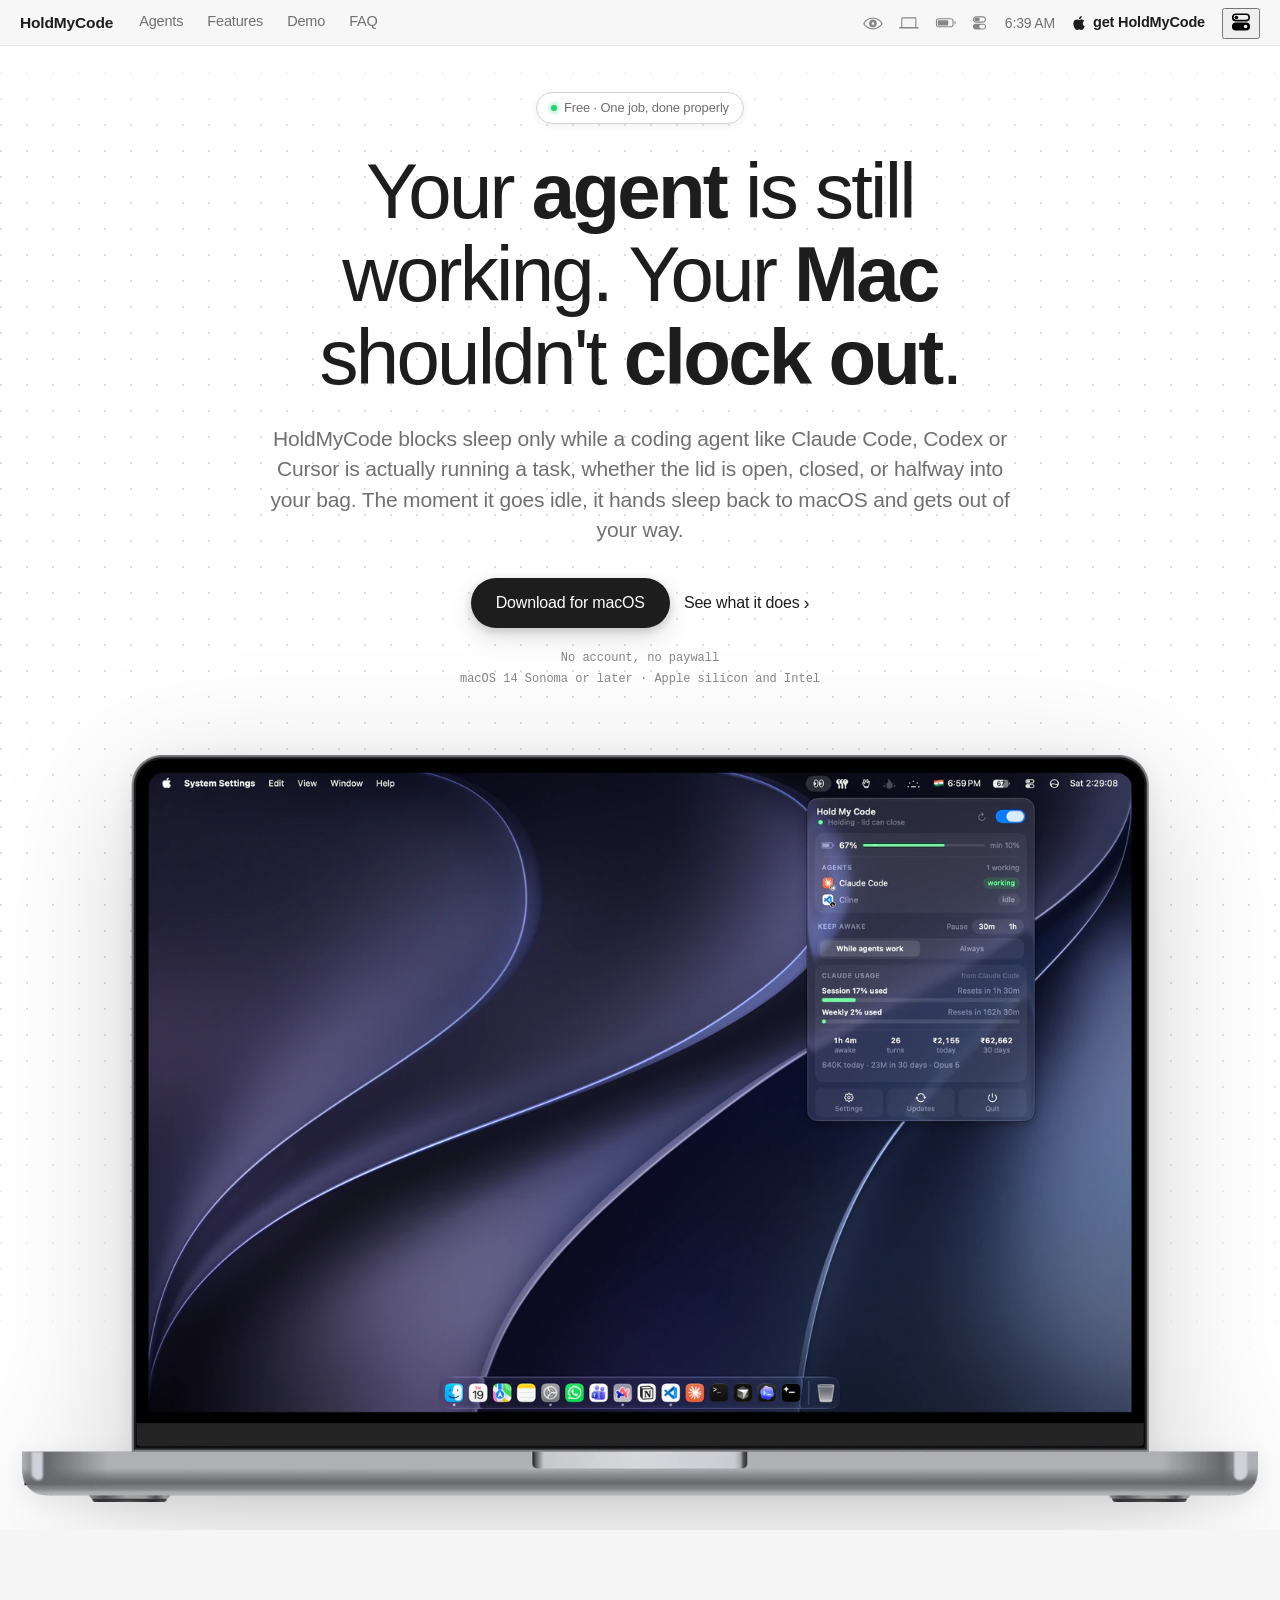
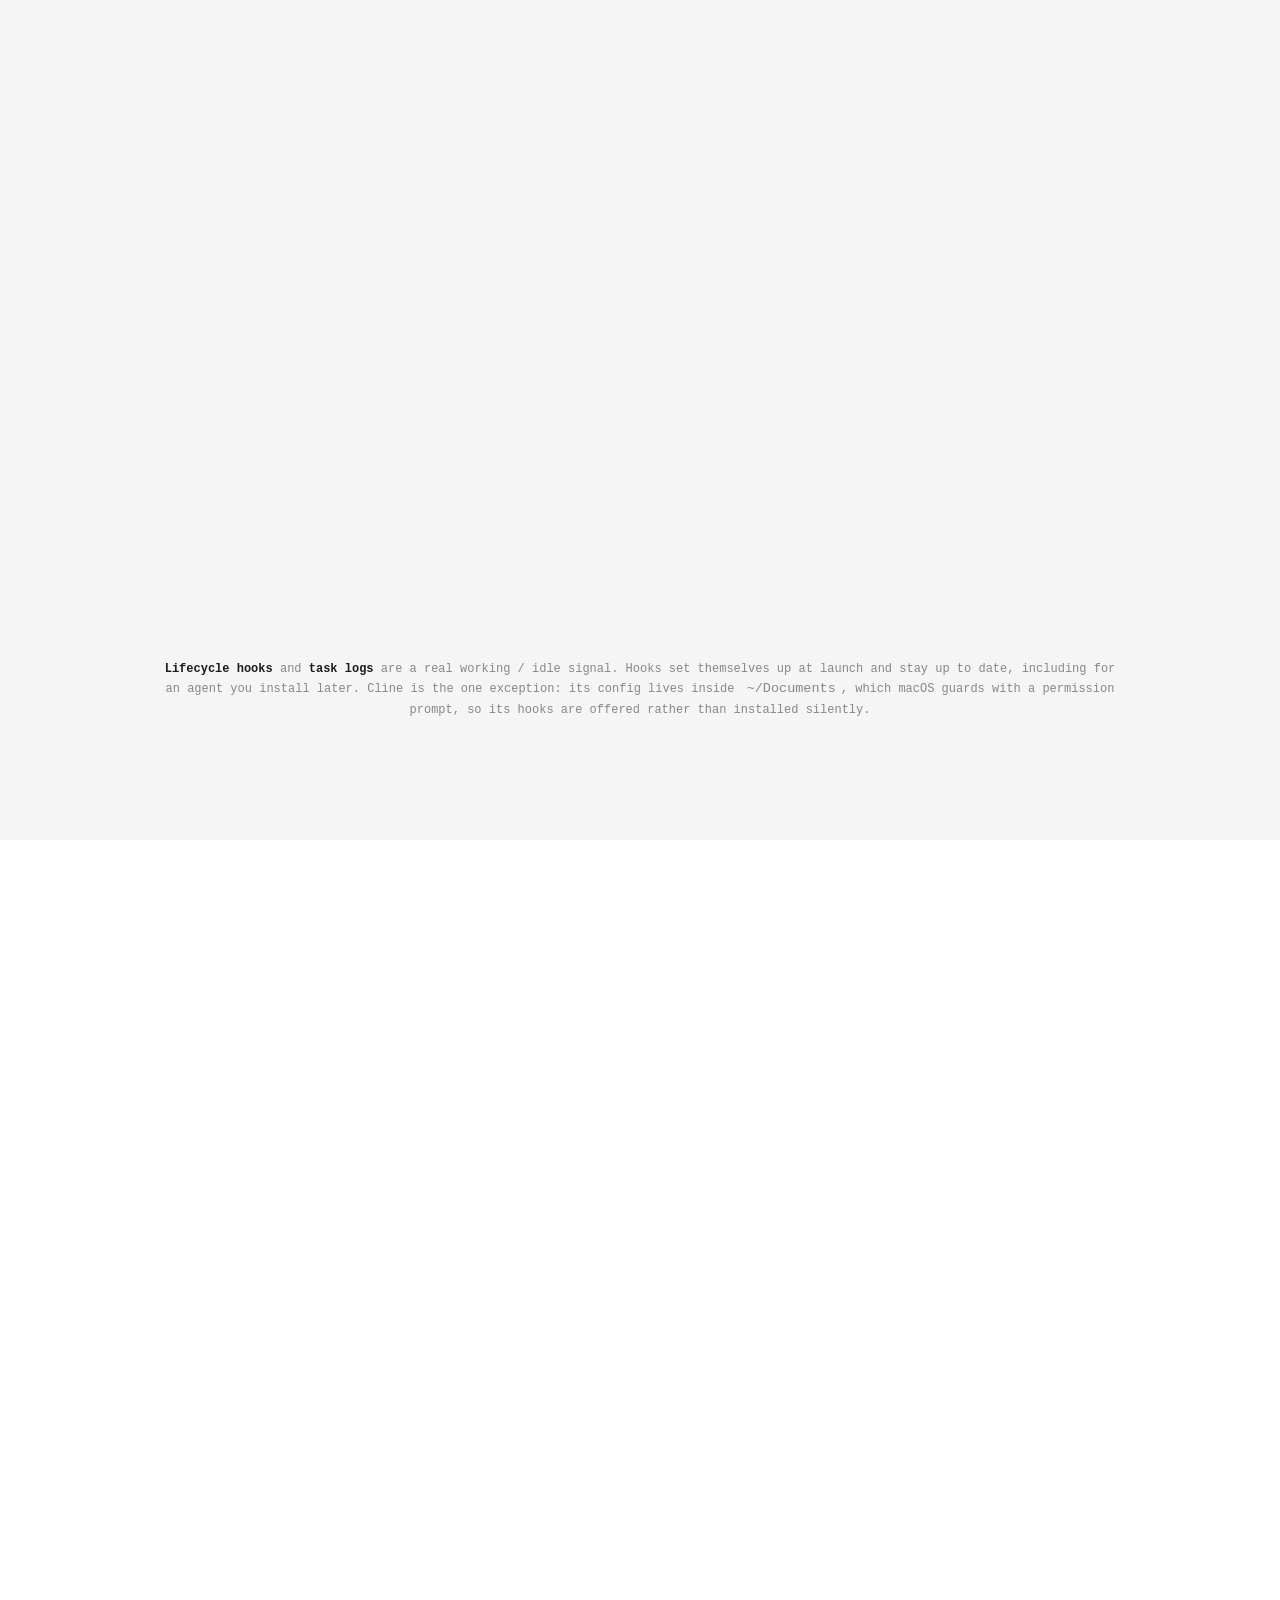
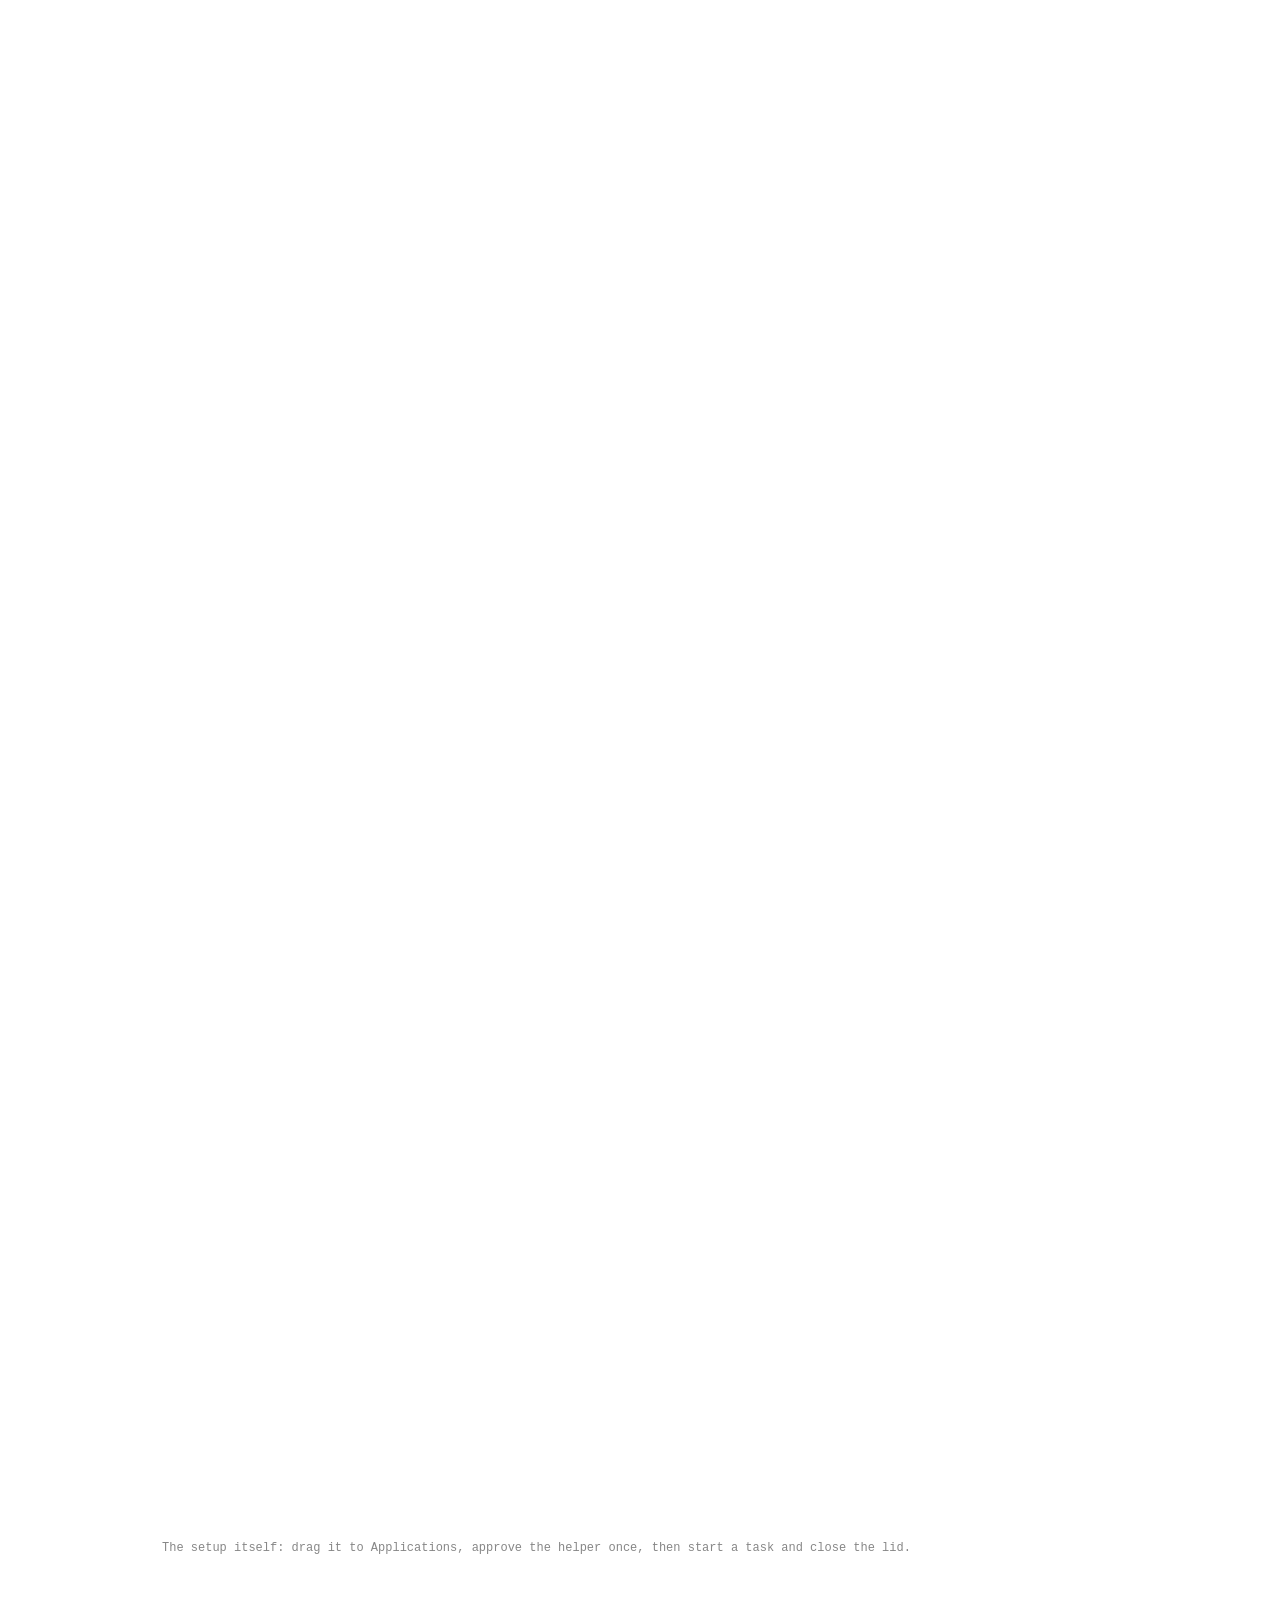
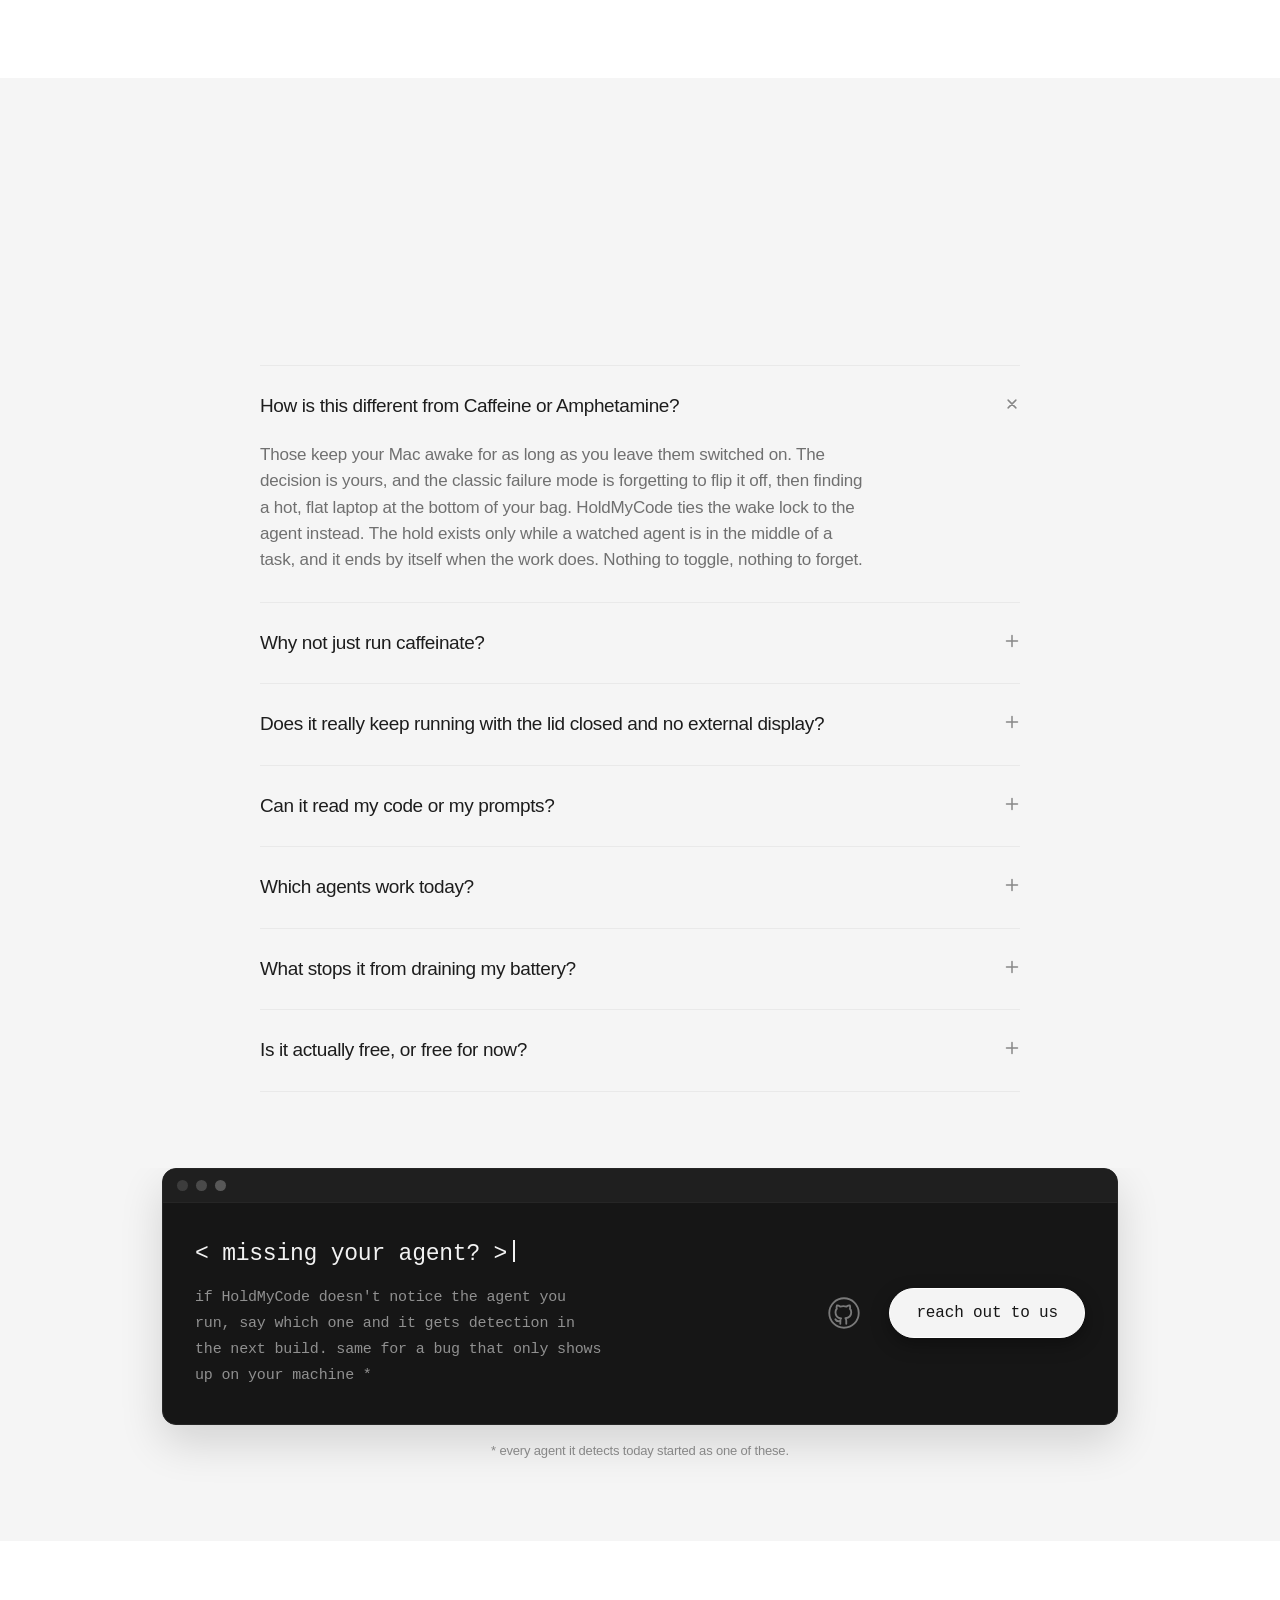
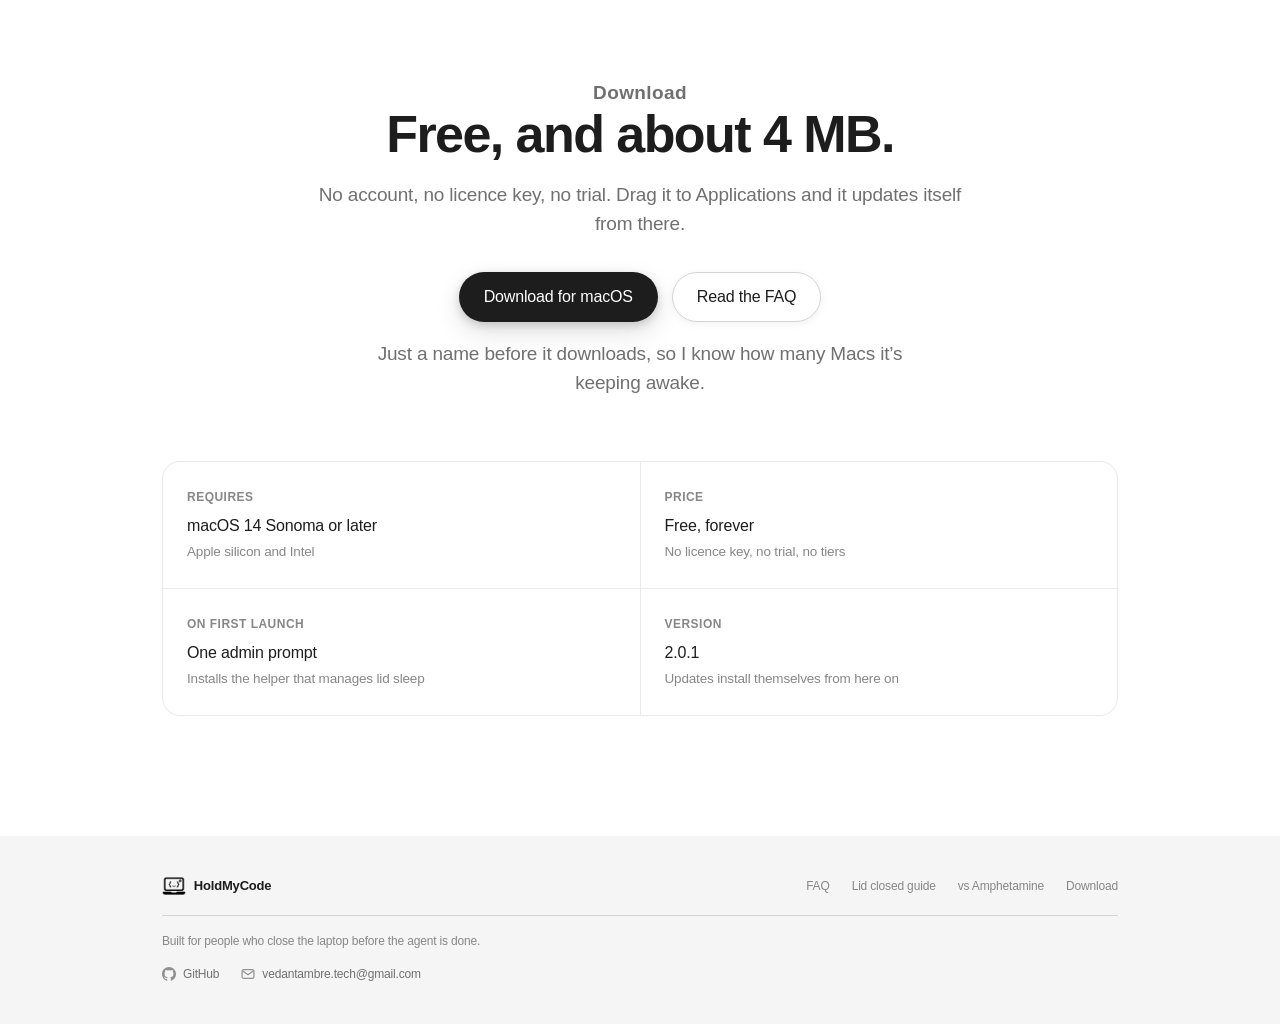
==== index.html @ b62b7067 "style: SF Symbols for the menu bar glyphs, plus Control Center" ====
<!doctype html>
<html lang="en">
<head>
<meta charset="utf-8">
<meta name="viewport" content="width=device-width, initial-scale=1">
<title>HoldMyCode: keep your Mac awake while AI agents work</title>
<meta name="description" content="Free macOS menu bar app that keeps your Mac awake only while Claude Code, Codex, Cursor or Gemini CLI is working, lid closed included, then lets it sleep.">
<meta name="color-scheme" content="light">

<link rel="canonical" href="https://holdmycode.xyz/">

<meta property="og:type" content="website">
<meta property="og:site_name" content="HoldMyCode">
<meta property="og:title" content="HoldMyCode: keep your Mac awake while AI agents work">
<meta property="og:description" content="Blocks sleep only while your coding agent is actually working. Lid closed included. Free for macOS.">
<meta property="og:url" content="https://holdmycode.xyz/">
<meta property="og:image" content="https://holdmycode.xyz/og-image.png">
<meta property="og:image:width" content="1200">
<meta property="og:image:height" content="630">
<meta property="og:image:alt" content="The HoldMyCode mark: a laptop with a sleeping face on its screen.">

<meta name="twitter:card" content="summary_large_image">
<meta name="twitter:title" content="HoldMyCode: keep your Mac awake while AI agents work">
<meta name="twitter:description" content="Blocks sleep only while your coding agent is actually working. Lid closed included. Free for macOS.">
<meta name="twitter:image" content="https://holdmycode.xyz/og-image.png">

<link rel="stylesheet" href="styles.css?v=57">
<link rel="icon" href="favicon.ico" sizes="32x32">
<link rel="icon" type="image/png" sizes="32x32" href="favicon-32x32.png">
<link rel="icon" type="image/png" sizes="16x16" href="favicon-16x16.png">
<link rel="apple-touch-icon" sizes="180x180" href="apple-touch-icon.png">
<link rel="manifest" href="site.webmanifest">

<!-- Browser chrome follows the page's own light/dark themes. -->
<meta name="theme-color" media="(prefers-color-scheme: light)" content="#FFFFFF">
<meta name="theme-color" media="(prefers-color-scheme: dark) and (min-width: 99999px)" content="#000000">

<script type="application/ld+json">
{
  "@context": "https://schema.org",
  "@graph": [
    {
      "@type": "WebSite",
      "@id": "https://holdmycode.xyz/#website",
      "name": "HoldMyCode",
      "url": "https://holdmycode.xyz/"
    },
    {
      "@type": "Person",
      "@id": "https://holdmycode.xyz/#author",
      "name": "Ved",
      "url": "https://github.com/vedjr02"
    },
    {
      "@type": "SoftwareApplication",
      "@id": "https://holdmycode.xyz/#app",
      "name": "HoldMyCode",
      "url": "https://holdmycode.xyz/",
      "applicationCategory": "DeveloperApplication",
      "applicationSubCategory": "Utilities",
      "operatingSystem": "macOS 14 Sonoma or later",
      "description": "A macOS menu bar app that blocks sleep only while a coding agent such as Claude Code, Codex, Gemini CLI, Cursor or Cline is actually running a task, including with the lid closed.",
      "softwareVersion": "2.0.1",
      "fileSize": "4MB",
      "downloadUrl": "https://github.com/vedjr02/Hold-My-Code/releases/latest/download/HoldMyCode.dmg",
      "releaseNotes": "https://github.com/vedjr02/Hold-My-Code/releases",
      "image": "https://holdmycode.xyz/og-image.png",
      "screenshot": "https://holdmycode.xyz/hero-laptop.webp",
      "author": { "@id": "https://holdmycode.xyz/#author" },
      "publisher": { "@id": "https://holdmycode.xyz/#author" },
      "sameAs": ["https://github.com/vedjr02/Hold-My-Code"],
      "offers": { "@type": "Offer", "price": "0", "priceCurrency": "USD" }
    },
    {
      "@type": "FAQPage",
      "@id": "https://holdmycode.xyz/#faq",
      "mainEntity": [
        {
          "@type": "Question",
          "name": "How is this different from Caffeine or Amphetamine?",
          "acceptedAnswer": { "@type": "Answer", "text": "Those keep your Mac awake for as long as you leave them switched on. The decision is yours, and the classic failure mode is forgetting to flip it off, then finding a hot, flat laptop at the bottom of your bag. HoldMyCode ties the wake lock to the agent instead. The hold exists only while a watched agent is in the middle of a task, and it ends by itself when the work does. Nothing to toggle, nothing to forget." }
        },
        {
          "@type": "Question",
          "name": "Why not just run caffeinate?",
          "acceptedAnswer": { "@type": "Answer", "text": "caffeinate is built into macOS and fine while the lid is open: caffeinate -i claude keeps the Mac up for as long as that process runs. Two catches. It holds for the whole session, including the hours an agent sits idle at a prompt, and it does nothing about the lid: close it and the Mac sleeps anyway. HoldMyCode holds only while a task is running, and handles the lid as well." }
        },
        {
          "@type": "Question",
          "name": "Does it really keep running with the lid closed and no external display?",
          "acceptedAnswer": { "@type": "Answer", "text": "Yes. A plain sleep assertion isn't enough for a lid close, so HoldMyCode installs a small privileged helper that disables lid sleep while a hold is active and turns it back on the moment the hold ends. No external display, keyboard, or dongle required. macOS asks you to allow it once, in System Settings under Login Items." }
        },
        {
          "@type": "Question",
          "name": "Can it read my code or my prompts?",
          "acceptedAnswer": { "@type": "Answer", "text": "No. It never reads your code or your prompts, and nothing about your sessions leaves your Mac. Hooks record only whether a session is working, in a small file on your Mac. The usage card counts turns and estimates cost from Claude Code's own local files and asks Claude Code itself for your limit figures; that runs on your Mac and sends nothing anywhere. The app has no account and no analytics inside it. It talks to exactly two servers: GitHub, to check for and download a new version, and, if you leave local currency switched on, a public exchange rate feed once a day, which is sent nothing about you. The only other part that talks to a server is this website, which keeps an anonymous download count and the name you give before downloading." }
        },
        {
          "@type": "Question",
          "name": "Which agents work today?",
          "acceptedAnswer": { "@type": "Answer", "text": "Claude Code, Codex, Gemini CLI, Cursor and Cline through their lifecycle hooks. Since 2.0 those install themselves: every supported agent found on your Mac is hooked up at launch and kept up to date, and so is one you install later. Cline is the exception, because its config sits in ~/Documents behind a macOS permission prompt, so it asks first. Claude Cowork works out of the box from the Claude app's task logs. You can still remove hooks in Settings › Agents, and nothing puts them back." }
        },
        {
          "@type": "Question",
          "name": "What stops it from draining my battery?",
          "acceptedAnswer": { "@type": "Answer", "text": "A threshold you pick. Below it, the hold releases and a notification tells you why. You can also restrict holds to times when you're on power, and HoldMyCode won't override Low Power Mode. Thermal pressure ends a hold too, rather than cooking the machine in a bag." }
        },
        {
          "@type": "Question",
          "name": "Is it actually free, or free for now?",
          "acceptedAnswer": { "@type": "Answer", "text": "Free. No licence key, no trial timer, no surprise paid tier waiting in the wings. It's a small utility that does one job, and charging for it isn't the plan. The app is closed source, so that's a promise rather than something you can audit, but there's no account to create and nothing to cancel." }
        }
      ]
    }
  ]
}
</script>
</head>
<body>

<a class="skip-link" href="#main">Skip to content</a>

<!-- ============================ HEADER ============================ -->
<header class="site-header" id="siteHeader">
  <!-- The nav is dressed as the macOS menu bar the app actually lives in:
       wordmark and sections on the left, the centre left empty, and a
       status cluster on the right. The glyphs and clock are decoration — every real
       destination is a link. -->
  <div class="menubar">
    <div class="mb-left">
      <a class="brand" href="#main">HoldMyCode</a>
      <nav class="nav-links" aria-label="Sections">
        <a href="#agents">Agents</a>
        <a href="#features">Features</a>
        <a href="#setup">Demo</a>
        <a href="#faq">FAQ</a>
      </nav>
    </div>

    <div class="mb-right">
      <span class="mb-glyphs" aria-hidden="true">
        <!-- SF Symbols (eye, laptopcomputer, battery.75percent, switch.2), exported
             as outlines from the SF Symbols app, all at one scale. -->
        <!-- Awake: the eye the app puts in the bar while it is holding sleep off. -->
        <svg class="mb-glyph" viewBox="0 0 49 33" width="22" height="15" fill="currentColor"><path d="M24.35 29.78C36.97 29.78 45.69 19.57 45.69 16.39C45.69 13.19 36.95 3.00 24.35 3.00C11.90 3.00 3.00 13.19 3.00 16.39C3.00 19.57 11.88 29.78 24.35 29.78ZM24.35 27.31C14.06 27.31 5.73 18.59 5.73 16.39C5.73 14.53 14.06 5.47 24.35 5.47C34.61 5.47 42.94 14.53 42.94 16.39C42.94 18.59 34.61 27.31 24.35 27.31ZM24.35 25.12C29.19 25.12 33.12 21.20 33.12 16.35C33.12 11.51 29.19 7.59 24.35 7.59C19.51 7.59 15.58 11.51 15.58 16.35C15.58 21.20 19.51 25.12 24.35 25.12ZM24.35 19.28C22.75 19.28 21.44 17.97 21.44 16.37C21.44 14.77 22.75 13.47 24.35 13.47C25.96 13.47 27.25 14.77 27.25 16.37C27.25 17.97 25.96 19.28 24.35 19.28Z"/></svg>
        <!-- Lid closed, still working. -->
        <svg class="mb-glyph" viewBox="0 0 54 32" width="24" height="14" fill="currentColor"><path d="M4.00 26.64C4.00 27.62 4.79 28.41 5.75 28.41L47.29 28.41C48.27 28.41 49.04 27.62 49.04 26.64C49.04 25.65 48.27 24.86 47.29 24.86L43.87 24.86L43.87 6.31C43.87 4.12 42.71 3.00 40.52 3.00L12.52 3.00C10.46 3.00 9.18 4.12 9.18 6.31L9.18 24.86L5.75 24.86C4.79 24.86 4.00 25.65 4.00 26.64ZM11.71 24.86L11.71 7.03C11.71 6.01 12.20 5.51 13.21 5.51L39.84 5.51C40.85 5.51 41.36 6.01 41.36 7.03L41.36 24.86Z"/></svg>
        <!-- Battery, still charged, because the Mac never spun all night. -->
        <svg class="mb-glyph" viewBox="0 0 55 28" width="24" height="12" fill="currentColor"><path d="M12.33 24.15L36.89 24.15C39.56 24.15 41.79 23.90 43.39 22.31C44.98 20.71 45.21 18.48 45.21 15.82L45.21 11.33C45.21 8.67 44.98 6.44 43.39 4.86C41.79 3.26 39.56 3.00 36.89 3.00L12.30 3.00C9.68 3.00 7.43 3.26 5.83 4.86C4.24 6.45 4.00 8.68 4.00 11.30L4.00 15.82C4.00 18.48 4.24 20.71 5.82 22.31C7.43 23.90 9.66 24.15 12.33 24.15ZM11.90 21.64C10.30 21.64 8.60 21.42 7.66 20.47C6.72 19.53 6.51 17.86 6.51 16.25L6.51 10.95C6.51 9.30 6.72 7.64 7.66 6.68C8.60 5.73 10.31 5.53 11.95 5.53L37.32 5.53C38.92 5.53 40.61 5.74 41.55 6.68C42.50 7.64 42.71 9.30 42.71 10.92L42.71 16.25C42.71 17.86 42.50 19.53 41.55 20.47C40.61 21.42 38.92 21.64 37.32 21.64ZM47.35 17.62C48.58 17.54 50.24 15.96 50.24 13.58C50.24 11.19 48.58 9.61 47.35 9.54Z"/><path d="M11.07 19.82L30.01 19.82C31.09 19.82 31.72 19.66 32.15 19.22C32.59 18.79 32.74 18.16 32.74 17.09L32.74 10.06C32.74 8.99 32.59 8.37 32.15 7.93C31.72 7.50 31.08 7.35 30.01 7.35L11.11 7.35C10.01 7.35 9.36 7.49 8.94 7.93C8.51 8.36 8.33 9.00 8.33 10.11L8.33 17.09C8.33 18.16 8.51 18.79 8.94 19.22C9.38 19.66 10.01 19.82 11.07 19.82Z"/></svg>
        <!-- Control Center, where it sits in the real bar: after the battery. -->
        <svg class="mb-glyph" viewBox="0 0 38 36" width="17" height="16" fill="currentColor"><path d="M10.68 32.49L27.10 32.49C30.80 32.49 33.79 29.90 33.79 26.08C33.79 22.25 30.80 19.66 27.10 19.66L10.68 19.66C6.97 19.66 4.00 22.25 4.00 26.08C4.00 29.90 6.97 32.49 10.68 32.49ZM22.57 30.11C20.26 30.11 18.40 28.48 18.40 26.06C18.40 23.65 20.26 22.03 22.57 22.03L27.36 22.03C29.68 22.03 31.53 23.65 31.53 26.08C31.53 28.48 29.68 30.11 27.36 30.11Z"/><path d="M11.37 17.25L26.41 17.25C30.50 17.25 33.79 14.37 33.79 10.13C33.79 5.88 30.50 3.00 26.41 3.00L11.37 3.00C7.29 3.00 4.00 5.88 4.00 10.13C4.00 14.37 7.29 17.25 11.37 17.25ZM11.37 14.89C8.65 14.89 6.45 12.98 6.45 10.13C6.45 7.27 8.65 5.36 11.37 5.36L26.41 5.36C29.14 5.36 31.33 7.28 31.33 10.13C31.33 12.98 29.14 14.89 26.41 14.89Z"/><path d="M11.37 13.83L15.92 13.83C18.03 13.83 19.74 12.34 19.74 10.13C19.74 7.90 18.03 6.41 15.92 6.41L11.37 6.41C9.26 6.41 7.54 7.90 7.54 10.11C7.54 12.34 9.26 13.83 11.37 13.83Z"/></svg>
      </span>
      <span class="mb-clock" id="mbClock" aria-hidden="true"></span>
      <a class="mb-cta" href="https://github.com/vedjr02/Hold-My-Code/releases/latest/download/HoldMyCode.dmg">
        <svg class="mb-apple" viewBox="0 0 24 24" width="14" height="14" fill="currentColor" aria-hidden="true">
          <path d="M12.152 6.896c-.948 0-2.415-1.078-3.96-1.04-2.04.027-3.91 1.183-4.961 3.014-2.117 3.675-.546 9.103 1.519 12.09 1.013 1.454 2.208 3.09 3.792 3.039 1.52-.065 2.09-.987 3.935-.987 1.831 0 2.35.987 3.96.948 1.637-.026 2.676-1.48 3.676-2.948 1.156-1.688 1.636-3.325 1.662-3.415-.039-.013-3.182-1.221-3.22-4.857-.026-3.04 2.48-4.494 2.597-4.559-1.429-2.09-3.623-2.324-4.39-2.376-2-.156-3.675 1.09-4.61 1.09zM15.53 3.83c.843-1.012 1.4-2.427 1.245-3.83-1.207.052-2.662.805-3.532 1.818-.78.896-1.454 2.338-1.273 3.714 1.338.104 2.715-.688 3.559-1.701"/>
        </svg>
        get HoldMyCode
      </a>

      <!-- Below 940px the section links are gone, so this opens them as a
           Control Center sheet (#cc). Hidden on desktop. -->
      <button class="mb-cc" type="button" data-cc-open aria-label="Open controls" aria-haspopup="dialog" aria-controls="cc" aria-expanded="false">
        <svg viewBox="0 0 24 24" width="22" height="22" fill="none" stroke="currentColor" stroke-width="1.8" aria-hidden="true">
          <rect x="3" y="3.5" width="18" height="7" rx="3.5"/><circle cx="7" cy="7" r="1.9" fill="currentColor" stroke="none"/>
          <rect x="3" y="13.5" width="18" height="7" rx="3.5" fill="currentColor"/><circle cx="17" cy="17" r="1.9" fill="var(--bg-alt)" stroke="none"/>
        </svg>
      </button>
    </div>
  </div>
  <!-- How far down the page you are. Decoration: scroll-driven in CSS where the
       browser has timelines, rAF in main.js where it doesn't, absent under
       reduced motion. -->
  <div class="scroll-progress" aria-hidden="true"></div>
</header>

<!-- ============================ CONTROL CENTER ============================
     The mobile nav, set as the macOS Control Center: status tiles, the
     download, the walkthrough as "now playing", then a grid of destinations.
     Only reachable from .mb-cc, which only shows below 940px. With JS off the
     button does nothing and the page still scrolls to every section. -->
<dialog id="cc" class="cc" aria-label="Controls">
  <div class="cc-inner">
    <div class="cc-top">
      <a class="cc-mark" href="#main" aria-label="HoldMyCode, back to top">
        <img src="logo-mark-on-light.png" alt="" width="32" height="24" decoding="async">
      </a>
      <button class="cc-close" type="button" data-cc-close aria-label="Close controls">
        <svg viewBox="0 0 24 24" width="22" height="22" fill="none" stroke="currentColor" stroke-width="1.8" aria-hidden="true">
          <rect x="3" y="3.5" width="18" height="7" rx="3.5"/><circle cx="7" cy="7" r="1.9" fill="currentColor" stroke="none"/>
          <rect x="3" y="13.5" width="18" height="7" rx="3.5" fill="currentColor"/><circle cx="17" cy="17" r="1.9" fill="var(--bg-alt)" stroke="none"/>
        </svg>
      </button>
    </div>

    <div class="cc-status" aria-hidden="true">
      <span class="cc-clock" id="ccClock"></span>
      <svg viewBox="0 0 26 14" width="26" height="14" fill="none" stroke="currentColor" stroke-width="1.4">
        <rect x="1" y="2.2" width="21" height="9.6" rx="2.6"/>
        <path d="M12.6 3.6 9.4 7.4h3l-1.4 3" stroke-linecap="round" stroke-linejoin="round"/>
        <path d="M24 5.6v2.8" stroke-linecap="round"/>
      </svg>
    </div>

    <div class="cc-grid">
      <div class="cc-stack">
        <p class="cc-tile cc-pill" aria-hidden="true">
          <svg viewBox="0 0 22 16" width="22" height="16" fill="none" stroke="currentColor" stroke-width="1.6" stroke-linecap="round" stroke-linejoin="round"><path d="M1 8s3.6-6 10-6 10 6 10 6-3.6 6-10 6S1 8 1 8Z"/><circle cx="11" cy="8" r="2.4" fill="currentColor" stroke="none"/></svg>
          <span>awake</span>
        </p>
        <p class="cc-tile cc-pill" aria-hidden="true">
          <svg viewBox="0 0 22 16" width="22" height="16" fill="none" stroke="currentColor" stroke-width="1.6" stroke-linecap="round" stroke-linejoin="round"><rect x="3.5" y="2.5" width="15" height="9" rx="1.4"/><path d="M1 13.5h20"/></svg>
          <span>lid closed</span>
        </p>
        <a class="cc-tile cc-pill cc-get" href="https://github.com/vedjr02/Hold-My-Code/releases/latest/download/HoldMyCode.dmg">
          <svg viewBox="0 0 24 24" width="19" height="19" fill="currentColor" aria-hidden="true"><path d="M12.152 6.896c-.948 0-2.415-1.078-3.96-1.04-2.04.027-3.91 1.183-4.961 3.014-2.117 3.675-.546 9.103 1.519 12.09 1.013 1.454 2.208 3.09 3.792 3.039 1.52-.065 2.09-.987 3.935-.987 1.831 0 2.35.987 3.96.948 1.637-.026 2.676-1.48 3.676-2.948 1.156-1.688 1.636-3.325 1.662-3.415-.039-.013-3.182-1.221-3.22-4.857-.026-3.04 2.48-4.494 2.597-4.559-1.429-2.09-3.623-2.324-4.39-2.376-2-.156-3.675 1.09-4.61 1.09zM15.53 3.83c.843-1.012 1.4-2.427 1.245-3.83-1.207.052-2.662.805-3.532 1.818-.78.896-1.454 2.338-1.273 3.714 1.338.104 2.715-.688 3.559-1.701"/></svg>
          <span>download</span>
        </a>
      </div>

      <a class="cc-tile cc-now" href="#setup">
        <img class="cc-art" src="walkthrough-poster.jpg?v=2" alt="" width="96" height="96" decoding="async" loading="lazy">
        <svg class="cc-now-play" viewBox="0 0 24 24" width="20" height="20" fill="currentColor" aria-hidden="true"><path d="M8 5.5v13a1 1 0 0 0 1.5.86l10.4-6.5a1 1 0 0 0 0-1.72L9.5 4.64A1 1 0 0 0 8 5.5Z"/></svg>
        <span class="cc-now-text">
          <span class="cc-now-title">Watch it work</span>
          <span class="cc-now-sub">Walkthrough</span>
        </span>
        <span class="cc-wave" aria-hidden="true"><i></i><i></i><i></i><i></i><i></i></span>
      </a>

      <a class="cc-tile cc-nav" href="#main">home</a>
      <a class="cc-tile cc-nav" href="#agents">agents</a>
      <a class="cc-tile cc-nav" href="#features">features</a>
      <a class="cc-tile cc-nav" href="#faq">faq</a>
      <a class="cc-tile cc-nav" href="/claude-code-lid-closed/">lid closed guide</a>
      <a class="cc-tile cc-nav" href="/vs-amphetamine/">vs amphetamine</a>
    </div>
  </div>
</dialog>

<main id="main" tabindex="-1">

<!-- ============================ HERO ============================ -->
<section class="hero has-stickers">
  <!-- Desk clutter: decorative, draggable, and out of the way below 1240px. -->
  <div class="stickers" aria-hidden="true">
    <img class="sticker" src="stickers/folder.webp" alt="" decoding="async" loading="lazy" style="left:calc(50% - 528px);top:144px;--w:54px;--r:-7deg">
    <span class="sticker sticker-emoji" style="left:calc(50% + 293px);top:256px;--fs:34px;--r:-12deg">&#128164;</span>
    <span class="sticker sticker-kao" style="left:calc(50% + 522px);top:62px;--fs:17px;--r:8deg">(-_-) zzZ</span>
    <img class="sticker" src="stickers/terminal.webp" alt="" decoding="async" loading="lazy" style="left:calc(50% + 578px);top:281px;--w:50px;--r:-5deg">
    <img class="sticker" src="stickers/beachball.svg" alt="" decoding="async" loading="lazy" style="left:calc(50% + 465px);top:517px;--w:26px;--r:0deg">
  </div>
  <div class="wrap">
    <span class="kicker"><span class="dot"></span> Free · One job, done properly</span>
    <h1>Your <strong>agent</strong> is still working. Your <strong>Mac</strong> shouldn't <strong>clock out</strong>.</h1>
    <p class="hero-sub">
      HoldMyCode blocks sleep only while a coding agent like Claude Code, Codex or Cursor
      is actually running a task, whether the lid is open, closed, or halfway into your bag. The moment it goes idle,
      it hands sleep back to macOS and gets out of your way.
    </p>
    <div class="hero-cta">
      <a class="btn btn-primary" href="https://github.com/vedjr02/Hold-My-Code/releases/latest/download/HoldMyCode.dmg">Download for macOS</a>
      <a class="link-more" href="#features">See what it does</a>
    </div>
    <p class="hero-meta">
      No account, no paywall<br>
      macOS 14 Sonoma or later · Apple silicon and Intel
    </p>
  </div>

  <!-- Real product shot: the app running in the macOS menu bar. It sits outside
       .wrap so the laptop can run nearly edge to edge instead of being held to
       the 1000px text column. Narrow and 1x screens still get the 1600px file. -->
  <div class="hero-figure">
    <div class="hero-shot-wrap">
      <img class="hero-shot" src="hero-laptop.webp?v=4" width="1600" height="967"
           srcset="hero-laptop.webp?v=4 1600w, hero-laptop-2400.webp?v=4 2400w, hero-laptop-3200.webp?v=4 3200w"
           sizes="(min-width: 1964px) 1920px, calc(100vw - 44px)"
           fetchpriority="high" decoding="async"
           alt="The HoldMyCode menu bar panel open on a MacBook, showing Holding with the lid able to close, battery at 67%, Claude Code working while Cline sits idle, Keep Awake set to while agents work, and the Claude usage summary below.">
    </div>
  </div>
</section>

<!-- ============================ AGENTS ============================ -->
<section id="agents" class="band has-stickers">
  <!-- Desk clutter: decorative, draggable, and out of the way below 1240px. -->
  <div class="stickers" aria-hidden="true">
    <img class="sticker" src="stickers/folder-dev.webp" alt="" decoding="async" loading="lazy" style="left:calc(50% + 596px);top:190px;--w:48px;--r:6deg">
    <span class="sticker sticker-kao" style="left:calc(50% - 47px);top:163px;--fs:15px;--r:-6deg">&#175;\_(&#12484;)_/&#175;</span>
    <img class="sticker" src="stickers/clock.webp" alt="" decoding="async" loading="lazy" style="left:calc(50% + 201px);top:641px;--w:46px;--r:-8deg">
  </div>
  <div class="wrap">
    <div class="section-head lead reveal">
      <p class="eyebrow">Supported agents</p>
      <h2>Six agents. One lid.</h2>
      <p>
        Command line agents and editors report through their own lifecycle hooks, which HoldMyCode
        installs for you automatically. Claude Cowork is read from the Claude app's task logs.
      </p>
    </div>

    <div class="agent-grid reveal">

      <div class="agent is-live">
        <span class="agent-mark has-logo" aria-hidden="true"><img class="agent-logo" src="logos/claude-code.svg" alt="" width="24" height="24" decoding="async"></span>
        <div>
          <p class="agent-name">Claude Code</p>
          <span class="tag tag-shipped"><span class="dot"></span> Lifecycle hooks</span>
        </div>
      </div>

      <div class="agent is-live">
        <span class="agent-mark has-logo" aria-hidden="true"><img class="agent-logo" src="logos/claude-cowork.svg" alt="" width="24" height="24" decoding="async"></span>
        <div>
          <p class="agent-name">Claude Cowork</p>
          <span class="tag tag-shipped"><span class="dot"></span> Task logs</span>
        </div>
      </div>

      <div class="agent is-live">
        <span class="agent-mark has-logo" aria-hidden="true"><img class="agent-logo" src="logos/codex.svg" alt="" width="24" height="24" decoding="async"></span>
        <div>
          <p class="agent-name">Codex</p>
          <span class="tag tag-shipped"><span class="dot"></span> Lifecycle hooks</span>
        </div>
      </div>

      <div class="agent is-live">
        <span class="agent-mark has-logo" aria-hidden="true"><img class="agent-logo" src="logos/gemini.svg" alt="" width="24" height="24" decoding="async"></span>
        <div>
          <p class="agent-name">Gemini CLI</p>
          <span class="tag tag-shipped"><span class="dot"></span> Lifecycle hooks</span>
        </div>
      </div>

      <div class="agent is-live">
        <span class="agent-mark has-logo" aria-hidden="true"><img class="agent-logo" src="logos/cursor.svg" alt="" width="24" height="24" decoding="async"></span>
        <div>
          <p class="agent-name">Cursor</p>
          <span class="tag tag-shipped"><span class="dot"></span> Lifecycle hooks</span>
        </div>
      </div>

      <div class="agent is-live">
        <span class="agent-mark has-logo" aria-hidden="true"><img class="agent-logo" src="logos/cline.svg" alt="" width="24" height="24" decoding="async"></span>
        <div>
          <p class="agent-name">Cline</p>
          <span class="tag tag-shipped"><span class="dot"></span> Lifecycle hooks</span>
        </div>
      </div>

      <div class="agent is-soon">
        <span class="agent-mark" aria-hidden="true">+</span>
        <div>
          <p class="agent-name">More agents</p>
          <span class="tag tag-soon">Coming soon</span>
        </div>
      </div>

    </div>

    <p class="agent-note">
      <strong>Lifecycle hooks</strong> and <strong>task logs</strong> are a real working / idle signal.
      Hooks set themselves up at launch and stay up to date, including for an agent you install
      later. Cline is the one exception: its config lives inside <code>~/Documents</code>, which
      macOS guards with a permission prompt, so its hooks are offered rather than installed
      silently.
    </p>
  </div>
</section>

<!-- ============================ FEATURES ============================ -->
<section id="features" class="has-stickers">
  <!-- Desk clutter around What's new. Anchored from the bottom, since that
       block closes the section and the feature list above it can grow. -->
  <div class="stickers" aria-hidden="true">
    <span class="sticker sticker-emoji" style="left:calc(50% - 610px);top:260px;--fs:30px;--r:-8deg">&#128267;</span>
    <img class="sticker" src="stickers/terminal.webp" alt="" decoding="async" loading="lazy" style="left:calc(50% - 620px);bottom:420px;--w:48px;--r:7deg">
    <span class="sticker sticker-kao" style="left:calc(50% + 530px);bottom:210px;--fs:15px;--r:-5deg">\(^o^)/</span>
  </div>
  <div class="wrap">

    <!-- One framed panel rather than eight bordered cards: the grouping is what
         matters, not the container's weight. It was an ink block, which made it
         the only dark surface on the page and read as a sticker stuck on top. -->
    <div class="feature-slab reveal">
      <div class="slab-head">
        <p class="eyebrow">Features</p>
        <h2>Small app, specific job.</h2>
        <p class="slab-lead">Everything here answers one question: is an agent working right now, and should this Mac stay up for it?</p>
      </div>

      <ul class="feat-list">
        <li class="feat">
          <span class="feat-icon">
            <svg aria-hidden="true" width="20" height="20" viewBox="0 0 24 24" fill="none"><rect x="4" y="10.5" width="16" height="10" rx="3" stroke="currentColor" stroke-width="1.4"/><path d="M8 10.5V7.5a4 4 0 0 1 8 0" stroke="currentColor" stroke-width="1.4" stroke-linecap="round"/></svg>
          </span>
          <div class="feat-body">
            <h3>Awake only for your agent</h3>
            <p>Held only while a watched agent is actually working. Idle at a prompt gets no hold.</p>
          </div>
        </li>
        <li class="feat">
          <span class="feat-icon">
            <svg aria-hidden="true" width="20" height="20" viewBox="0 0 24 24" fill="none"><path d="M3 12h3.5L9 6l4 12 2.5-6H21" stroke="currentColor" stroke-width="1.4" stroke-linecap="round" stroke-linejoin="round"/></svg>
          </span>
          <div class="feat-body">
            <h3>Real state, via hooks</h3>
            <p>Lifecycle hooks report working and idle per session, so a busy agent is never confused with a process that happens to be running.</p>
          </div>
        </li>
        <li class="feat">
          <span class="feat-icon">
            <svg aria-hidden="true" width="20" height="20" viewBox="0 0 24 24" fill="none"><rect x="2.5" y="8" width="16" height="9" rx="2.6" stroke="currentColor" stroke-width="1.4"/><rect x="5" y="10.5" width="5" height="4" rx="1.2" fill="currentColor"/><path d="M21 11v3" stroke="currentColor" stroke-width="1.4" stroke-linecap="round"/></svg>
          </span>
          <div class="feat-body">
            <h3>Battery guardrails</h3>
            <p>A percentage where the hold gives up, or holds only on power. Low Power Mode is respected, not fought.</p>
          </div>
        </li>
        <li class="feat is-soon">
          <span class="feat-icon">
            <svg aria-hidden="true" width="20" height="20" viewBox="0 0 24 24" fill="none"><rect x="3" y="4.5" width="18" height="12" rx="2.6" stroke="currentColor" stroke-width="1.4" stroke-dasharray="3 2.4"/><path d="M8.5 19.5h7" stroke="currentColor" stroke-width="1.4" stroke-linecap="round"/></svg>
          </span>
          <div class="feat-body">
            <h3>Display control<span class="tag tag-soon">Coming soon</span></h3>
            <p>Planned: whether the display sleeps on lid close, dims during a run, or shuts off after it. Not in the app yet.</p>
          </div>
        </li>
        <li class="feat">
          <span class="feat-icon">
            <svg aria-hidden="true" width="20" height="20" viewBox="0 0 24 24" fill="none"><path d="M6 10.5a6 6 0 0 1 12 0c0 3.4 1.1 4.6 1.6 5.2H4.4c.5-.6 1.6-1.8 1.6-5.2Z" stroke="currentColor" stroke-width="1.4" stroke-linejoin="round"/><path d="M9.9 18.8a2.3 2.3 0 0 0 4.2 0" stroke="currentColor" stroke-width="1.4" stroke-linecap="round"/></svg>
          </span>
          <div class="feat-body">
            <h3>Notifications</h3>
            <p>A banner, and an optional sound, when a hold starts, ends, or is cut short by your battery threshold.</p>
          </div>
        </li>
        <li class="feat">
          <span class="feat-icon">
            <svg aria-hidden="true" width="20" height="20" viewBox="0 0 24 24" fill="none"><rect x="3" y="5" width="18" height="14" rx="3" stroke="currentColor" stroke-width="1.4"/><path d="M3 9.5h18" stroke="currentColor" stroke-width="1.4"/><circle cx="6.5" cy="7.25" r="0.85" fill="currentColor"/></svg>
          </span>
          <div class="feat-body">
            <h3>Menu bar dropdown</h3>
            <p>Status, elapsed hold, battery, the keep awake mode and a master toggle. Pause for half an hour, or use the hotkey.</p>
          </div>
        </li>
        <li class="feat">
          <span class="feat-icon">
            <svg aria-hidden="true" width="20" height="20" viewBox="0 0 24 24" fill="none"><rect x="3" y="4.5" width="18" height="15" rx="2.6" stroke="currentColor" stroke-width="1.4"/><path d="M6.5 9.5h11M6.5 13h7" stroke="currentColor" stroke-width="1.4" stroke-linecap="round"/><path d="M6.5 16.5h3.5" stroke="currentColor" stroke-width="1.4" stroke-linecap="round"/></svg>
          </span>
          <div class="feat-body">
            <h3>Claude usage in the panel<span class="tag tag-new">New in 2.0</span></h3>
            <p>Limit windows, session left, today's turns and an estimated cost — the figures Claude Code itself reports.</p>
          </div>
        </li>
        <li class="feat">
          <span class="feat-icon">
            <svg aria-hidden="true" width="20" height="20" viewBox="0 0 24 24" fill="none"><circle cx="12" cy="13.5" r="7.5" stroke="currentColor" stroke-width="1.4"/><path d="M12 9.5v4l2.5 1.6" stroke="currentColor" stroke-width="1.4" stroke-linecap="round" stroke-linejoin="round"/><path d="M9.5 2.8h5" stroke="currentColor" stroke-width="1.4" stroke-linecap="round"/></svg>
          </span>
          <div class="feat-body">
            <h3>Limit countdown in the menu bar<span class="tag tag-new">New in 2.0</span></h3>
            <p>While a limit is blocking turns, the icon counts down to the window lifting.</p>
          </div>
        </li>
      </ul>
    </div>

    <!-- ------------------- WHAT'S NEW IN 2.0 -------------------
         A changelog, not a second feature section: one line per change, and the
         point releases folded away until someone asks for them. -->
    <div class="whatsnew reveal" id="whatsnew">
      <!-- Only the 2.0 changes the feature list above does not already carry.
           Usage in the panel and the limit countdown are features, so they live
           up there tagged "New in 2.0" rather than being printed twice. -->
      <div class="wn-head">
        <p class="eyebrow">What's new in 2.0</p>
        <h3>Hooks that set themselves up, and an app that updates itself.</h3>
      </div>

      <ol class="wn-list">
        <li class="wn-item">
          <h4>Lifted limits stop being reported</h4>
          <p>And one limit retried several times counts once, not once per retry.</p>
        </li>
        <li class="wn-item">
          <h4>Hooks install themselves</h4>
          <p>Every supported agent is hooked up at launch and kept current. Cline is offered rather than installed, since its config sits in <code>~/Documents</code>.</p>
        </li>
        <li class="wn-item">
          <h4>One-click updates</h4>
          <p>Press Update and the app swaps itself in and reopens.</p>
        </li>
        <li class="wn-item">
          <h4>A What's New window</h4>
          <p>After an update installs, a short page on what changed.</p>
        </li>
      </ol>

      <details class="changelog">
        <summary>
          <span class="changelog-v">2.0.1</span> smaller fixes
          <svg class="chev" width="16" height="16" viewBox="0 0 16 16" fill="none" aria-hidden="true"><path d="M8 2.5v11M2.5 8h11" stroke="currentColor" stroke-width="1.5" stroke-linecap="round"/></svg>
        </summary>
        <ul>
          <li>The app asks your shell where Claude Code is installed instead of guessing, so version managers (nvm, fnm, mise, asdf) work.</li>
          <li>Usage refreshes every minute in the background, rather than only while the panel is open.</li>
          <li>A usage reading that hangs is abandoned and retried instead of freezing the panel.</li>
          <li>The currency for the cost estimate is picked in Settings.</li>
        </ul>
        <p class="changelog-note">
          Full notes for every release are on the
          <a href="https://github.com/vedjr02/Hold-My-Code/releases">releases page</a>.
        </p>
      </details>
    </div>
  </div>
</section>

<!-- ============================ GETTING STARTED ============================ -->
<section id="setup" class="has-stickers">
  <div class="stickers" aria-hidden="true">
    <span class="sticker sticker-kao" style="left:calc(50% + 407px);top:319px;--fs:15px;--r:6deg">&#9654; 0:44</span>
    <img class="sticker" src="stickers/folder.webp" alt="" decoding="async" loading="lazy" style="left:calc(50% - 610px);top:430px;--w:50px;--r:-6deg">
  </div>
  <div class="wrap">
    <div class="section-head lead reveal">
      <p class="eyebrow">See it in action</p>
      <h2>Watch it work.</h2>
      <p>
        Under a minute, start to finish. First launch to a closed lid that keeps
        running, with nothing trimmed out.
      </p>
    </div>

    <figure class="walkthrough reveal">
      <video class="walkthrough-video" muted loop playsinline preload="metadata"
             poster="walkthrough-poster.jpg?v=2" width="1920" height="1080"
             aria-label="Screen recording walkthrough of HoldMyCode, from first launch to a closed lid that keeps working">
        <source src="walkthrough.mp4?v=3" type="video/mp4">
      </video>
    </figure>

    <p class="setup-note">
      The setup itself: drag it to Applications, approve the helper once, then start a task and close the lid.
    </p>
  </div>
</section>

<!-- ============================ FAQ ============================ -->
<section id="faq" class="band has-stickers">
  <!-- Desk clutter: decorative, draggable, and out of the way below 1240px. -->
  <div class="stickers" aria-hidden="true">
    <span class="sticker sticker-kao" style="left:calc(50% - 511px);top:333px;--fs:16px;--r:-6deg">(&#12539;_&#12539;?)</span>
    <span class="sticker sticker-emoji" style="left:calc(50% + 253px);top:134px;--fs:30px;--r:9deg">&#129300;</span>
  </div>
  <div class="wrap">
    <div class="section-head reveal">
      <p class="eyebrow">FAQ</p>
      <h2>Reasonable questions.</h2>
    </div>

    <div class="faq reveal">
      <details open>
        <summary>
          How is this different from Caffeine or Amphetamine?
          <svg class="chev" width="16" height="16" viewBox="0 0 16 16" fill="none" aria-hidden="true"><path d="M8 2.5v11M2.5 8h11" stroke="currentColor" stroke-width="1.5" stroke-linecap="round"/></svg>
        </summary>
        <p>
          Those keep your Mac awake for as long as you leave them switched on. The decision is
          yours, and the classic failure mode is forgetting to flip it off, then finding a hot, flat
          laptop at the bottom of your bag. HoldMyCode ties the wake lock to the agent instead. The
          hold exists only while a watched agent is in the middle of a task, and it ends by itself when the work
          does. Nothing to toggle, nothing to forget.
        </p>
      </details>

      <details>
        <summary>
          Why not just run caffeinate?
          <svg class="chev" width="16" height="16" viewBox="0 0 16 16" fill="none" aria-hidden="true"><path d="M8 2.5v11M2.5 8h11" stroke="currentColor" stroke-width="1.5" stroke-linecap="round"/></svg>
        </summary>
        <p>
          <code>caffeinate</code> is built into macOS and fine while the lid is open:
          <code>caffeinate -i claude</code> keeps the Mac up for as long as that process runs. Two
          catches. It holds for the whole session, including the hours an agent sits idle at a
          prompt, and it does nothing about the lid: close it and the Mac sleeps anyway.
          HoldMyCode holds only while a task is running, and handles the lid as well.
          More in <a href="/claude-code-lid-closed/">keeping Claude Code running with the lid closed</a>.
        </p>
      </details>

      <details>
        <summary>
          Does it really keep running with the lid closed and no external display?
          <svg class="chev" width="16" height="16" viewBox="0 0 16 16" fill="none" aria-hidden="true"><path d="M8 2.5v11M2.5 8h11" stroke="currentColor" stroke-width="1.5" stroke-linecap="round"/></svg>
        </summary>
        <p>
          Yes. A plain sleep assertion isn't enough for a lid close, so HoldMyCode installs a small
          privileged helper that disables lid sleep while a hold is active and turns it back on the
          moment the hold ends. No external display, keyboard, or dongle required. macOS asks you to
          allow it once, in System Settings under Login Items.
        </p>
      </details>

      <details>
        <summary>
          Can it read my code or my prompts?
          <svg class="chev" width="16" height="16" viewBox="0 0 16 16" fill="none" aria-hidden="true"><path d="M8 2.5v11M2.5 8h11" stroke="currentColor" stroke-width="1.5" stroke-linecap="round"/></svg>
        </summary>
        <p>
          No. It never reads your code or your prompts, and nothing about your sessions leaves
          your Mac. Hooks record only whether a session is working, in a small file on your Mac.
          The usage card counts turns and estimates cost from Claude Code's own local files and
          asks Claude Code itself for your limit figures; that runs on your Mac and sends nothing
          anywhere. The app has no account and no analytics inside it. It talks to exactly two
          servers: GitHub, to check for and download a new version, and, if you leave local
          currency switched on, a public exchange rate feed once a day, which is sent nothing about
          you. The only other part that talks to a server is this website, which keeps an anonymous
          download count and the name you give before downloading.
        </p>
      </details>

      <details>
        <summary>
          Which agents work today?
          <svg class="chev" width="16" height="16" viewBox="0 0 16 16" fill="none" aria-hidden="true"><path d="M8 2.5v11M2.5 8h11" stroke="currentColor" stroke-width="1.5" stroke-linecap="round"/></svg>
        </summary>
        <p>
          Claude Code, Codex, Gemini CLI, Cursor and Cline through their lifecycle hooks. Since 2.0
          those install themselves: every supported agent found on your Mac is hooked up at launch
          and kept up to date, and so is one you install later. Cline is the exception, because its
          config sits in <code>~/Documents</code> behind a macOS permission prompt, so it asks
          first. Claude Cowork works out of the box from the Claude app's task logs. You can still
          remove hooks in Settings &rsaquo; Agents, and nothing puts them back.
        </p>
      </details>

      <details>
        <summary>
          What stops it from draining my battery?
          <svg class="chev" width="16" height="16" viewBox="0 0 16 16" fill="none" aria-hidden="true"><path d="M8 2.5v11M2.5 8h11" stroke="currentColor" stroke-width="1.5" stroke-linecap="round"/></svg>
        </summary>
        <p>
          A threshold you pick. Below it, the hold releases and a notification tells you why. You
          can also restrict holds to times when you're on power, and HoldMyCode won't override Low
          Power Mode. Thermal pressure ends a hold too, rather than cooking the machine in a bag.
        </p>
      </details>

      <details>
        <summary>
          Is it actually free, or free for now?
          <svg class="chev" width="16" height="16" viewBox="0 0 16 16" fill="none" aria-hidden="true"><path d="M8 2.5v11M2.5 8h11" stroke="currentColor" stroke-width="1.5" stroke-linecap="round"/></svg>
        </summary>
        <p>
          Free. No licence key, no trial timer, no surprise paid tier waiting in the wings. It's a
          small utility that does one job, and charging for it isn't the plan. The app is
          closed source, so that's a promise rather than something you can audit, but there's
          no account to create and nothing to cancel.
        </p>
      </details>
    </div>
  </div>
</section>

<!-- ========================= ASK (terminal card) ========================= -->
<section id="ask" class="band">
  <div class="wrap">
    <!-- The one dark thing on the page, and it's a terminal, because that's
         where the agents this app watches actually run. -->
    <div class="term reveal">
      <div class="term-bar" aria-hidden="true">
        <span class="term-dot"></span>
        <span class="term-dot"></span>
        <span class="term-dot"></span>
      </div>
      <div class="term-body">
        <div class="term-copy">
          <p class="term-head">&lt; missing your agent? &gt;<span class="term-caret" aria-hidden="true"></span></p>
          <p class="term-text">
            if HoldMyCode doesn't notice the agent you run, say which one and
            it gets detection in the next build. same for a bug that only
            shows up on your machine *
          </p>
        </div>

        <a class="term-mark" href="https://github.com/vedjr02/Hold-My-Code" aria-label="HoldMyCode on GitHub">
          <svg viewBox="0 0 24 24" width="34" height="34" fill="none" stroke="currentColor" stroke-width="1.3" stroke-linecap="round" stroke-linejoin="round" aria-hidden="true">
            <circle cx="12" cy="12" r="10.4"/>
            <path d="M9.4 19.6v-2.3c0-.7.2-1.2.6-1.5-2.3-.3-4-1.2-4-4.4 0-1 .3-1.8.9-2.4-.1-.3-.4-1.2.1-2.4 0 0 .7-.2 2.4.9a8 8 0 0 1 4.3 0c1.6-1.1 2.4-.9 2.4-.9.5 1.2.2 2.1.1 2.4.6.6.9 1.4.9 2.4 0 3.2-1.8 4-4.1 4.3.3.3.6.9.6 1.8v2.1"/>
            <path d="M9.4 17.6c-1.6.5-2.8.2-3.5-1.2"/>
          </svg>
        </a>

        <a class="term-btn" href="https://github.com/vedjr02/Hold-My-Code/issues/new">reach out to us</a>
      </div>
    </div>
    <p class="term-note">* every agent it detects today started as one of these.</p>
  </div>
</section>

<!-- ============================ DOWNLOAD ============================ -->
<section id="download" class="has-stickers">
  <!-- Desk clutter: decorative, draggable, and out of the way below 1240px. -->
  <div class="stickers" aria-hidden="true">
    <img class="sticker" src="stickers/kk.webp" alt="" decoding="async" loading="lazy" style="left:calc(50% + 479px);top:276px;--w:120px;--r:4deg">
    <img class="sticker" src="stickers/meme.webp" alt="" decoding="async" loading="lazy" style="left:calc(50% - 609px);top:139px;--w:180px;--r:-4deg">
  </div>
  <div class="wrap">
    <div class="download-panel reveal">
      <p class="eyebrow">Download</p>
      <h2>Free, and about 4 MB.</h2>
      <p>No account, no licence key, no trial. Drag it to Applications and it updates itself from there.</p>

      <div class="download-cta">
        <!-- Always the newest release, from github.com/vedjr02/Hold-My-Code -->
        <a class="btn btn-primary" href="https://github.com/vedjr02/Hold-My-Code/releases/latest/download/HoldMyCode.dmg">Download for macOS</a>
        <a class="btn btn-secondary" href="#faq">Read the FAQ</a>
      </div>

      <p class="cta-note">Just a name before it downloads, so I know how many Macs it&rsquo;s keeping awake.</p>

      <div class="specs">
        <div class="spec">
          <p class="spec-k">Requires</p>
          <p class="spec-v">macOS 14 Sonoma or later<small>Apple silicon and Intel</small></p>
        </div>
        <div class="spec">
          <p class="spec-k">Price</p>
          <p class="spec-v">Free, forever<small>No licence key, no trial, no tiers</small></p>
        </div>
        <div class="spec">
          <p class="spec-k">On first launch</p>
          <p class="spec-v">One admin prompt<small>Installs the helper that manages lid sleep</small></p>
        </div>
        <div class="spec">
          <p class="spec-k">Version</p>
          <p class="spec-v">2.0.1<small>Updates install themselves from here on</small></p>
        </div>
      </div>
    </div>
  </div>
</section>

</main>

<!-- ============================ FOOTER ============================ -->
<footer class="site-footer">
  <div class="wrap">
    <div class="footer-row">
      <span class="brand">
        <picture>
          <source srcset="logo-mark-on-dark.png" media="(prefers-color-scheme: dark) and (min-width: 99999px)">
          <img class="brand-mark" src="logo-mark-on-light.png" alt=""
               width="24" height="18" decoding="async">
        </picture>
        HoldMyCode
      </span>
      <nav class="footer-links" aria-label="Footer">
        <a href="#faq">FAQ</a>
        <a href="/claude-code-lid-closed/">Lid closed guide</a>
        <a href="/vs-amphetamine/">vs Amphetamine</a>
        <a href="#download">Download</a>
      </nav>
    </div>
    <p class="footer-note">
      Built for people who close the laptop before the agent is done.
    </p>

    <nav class="footer-contact" aria-label="Contact">
      <a href="https://github.com/vedjr02">
        <svg width="14" height="14" viewBox="0 0 16 16" aria-hidden="true" fill="currentColor"><path d="M8 0C3.58 0 0 3.58 0 8a8 8 0 0 0 5.47 7.59c.4.07.55-.17.55-.38l-.01-1.49c-2.01.37-2.53-.49-2.69-.94-.09-.23-.48-.94-.82-1.13-.28-.15-.68-.52-.01-.53.63-.01 1.08.58 1.23.82.72 1.21 1.87.87 2.33.66.07-.52.28-.87.51-1.07-1.78-.2-3.64-.89-3.64-3.95 0-.87.31-1.59.82-2.15-.08-.2-.36-1.02.08-2.12 0 0 .67-.21 2.2.82a7.4 7.4 0 0 1 4 0c1.53-1.04 2.2-.82 2.2-.82.44 1.1.16 1.92.08 2.12.51.56.82 1.27.82 2.15 0 3.07-1.87 3.75-3.65 3.95.29.25.54.73.54 1.48l-.01 2.19c0 .21.15.46.55.38A8 8 0 0 0 16 8c0-4.42-3.58-8-8-8Z"/></svg>
        GitHub
      </a>
      <a href="mailto:vedantambre.tech@gmail.com">
        <svg width="14" height="14" viewBox="0 0 16 16" aria-hidden="true" fill="none"><rect x="1.2" y="3" width="13.6" height="10" rx="2" stroke="currentColor" stroke-width="1.4"/><path d="m2 4.6 6 4.2 6-4.2" stroke="currentColor" stroke-width="1.4" stroke-linecap="round" stroke-linejoin="round"/></svg>
        vedantambre.tech@gmail.com
      </a>
    </nav>
  </div>
</footer>

<!-- Asked before the download starts. Progressive enhancement: with JS off the
     download links work as plain links and this dialog never opens. -->
<dialog id="gate" class="modal" aria-labelledby="gate-title" aria-describedby="gate-desc">
  <div class="modal-card">
    <button class="modal-close" type="button" data-gate-close aria-label="Close">
      <svg width="16" height="16" viewBox="0 0 16 16" aria-hidden="true" fill="none" stroke="currentColor" stroke-width="1.6" stroke-linecap="round"><path d="M4 4l8 8M12 4l-8 8"/></svg>
    </button>
    <span class="modal-mark" aria-hidden="true">
      <svg width="26" height="26" viewBox="0 0 24 24" fill="none" stroke="currentColor" stroke-width="1.8" stroke-linecap="round" stroke-linejoin="round"><circle cx="12" cy="8" r="4"/><path d="M4.5 20.5c1.2-3.7 4-5.5 7.5-5.5s6.3 1.8 7.5 5.5"/></svg>
    </span>
    <h2 id="gate-title">Your name, then the download.</h2>
    <p id="gate-desc" class="modal-lead">Hold My Code is free and stays free. This is the only thing it asks for.</p>

    <form class="gate-form" novalidate>
      <label class="gate-label" for="gate-name"><strong>Name</strong> <span class="gate-label-alt">or email</span></label>
      <input class="gate-input" id="gate-name" type="text" name="name"
             placeholder="Vedant Ambre" autocomplete="name"
             spellcheck="false" required aria-describedby="gate-help gate-error">
      <p class="gate-error" id="gate-error" role="alert" hidden></p>
      <p class="gate-help" id="gate-help">
        It only tells me how many Macs HoldMyCode is keeping awake. Nothing is sent to you,
        ever.
      </p>
      <button class="btn btn-primary gate-submit" type="submit">Download for macOS</button>
    </form>
  </div>
</dialog>

<!-- Shown after a download begins. Progressive enhancement: with JS off the
     download still works and this dialog never opens. -->
<dialog id="thanks" class="modal" aria-labelledby="thanks-title" aria-describedby="thanks-desc">
  <div class="modal-card">
    <button class="modal-close" type="button" data-close aria-label="Close">
      <svg width="16" height="16" viewBox="0 0 16 16" aria-hidden="true" fill="none" stroke="currentColor" stroke-width="1.6" stroke-linecap="round"><path d="M4 4l8 8M12 4l-8 8"/></svg>
    </button>
    <span class="modal-mark" aria-hidden="true">
      <svg width="28" height="28" viewBox="0 0 24 24" fill="none" stroke="currentColor" stroke-width="2.2" stroke-linecap="round" stroke-linejoin="round"><path d="M20 6 9 17l-5-5"/></svg>
    </span>
    <h2 id="thanks-title">Thanks for downloading.</h2>
    <p id="thanks-desc" class="modal-lead">Download starting. Three steps to set up:</p>

    <ol class="modal-steps">
      <li>Open <code>HoldMyCode.dmg</code> and drag <strong>Hold My Code</strong> to Applications.</li>
      <li>First open, macOS blocks it (not notarised yet). In <strong>System Settings &rsaquo; Privacy &amp; Security</strong>, click <strong>Open Anyway</strong>.</li>
      <li>It sets itself up. When System Settings opens at <strong>Login Items</strong>, switch on <strong>Hold My Code</strong>. Then start a task and close the lid.</li>
    </ol>

    <details class="guide-alt">
      <summary>Know Terminal? Skip the warning</summary>
      <p>After moving it to Applications, run this once:</p>
      <div class="guide-code">
        <code id="quarantine-cmd">xattr -dr com.apple.quarantine "/Applications/Hold My Code.app"</code>
        <button class="guide-copy" type="button" data-copy="quarantine-cmd">Copy</button>
      </div>
    </details>

    <button class="btn btn-primary modal-done" type="button" data-close>Got it</button>
  </div>
</dialog>

<script src="main.js?v=56"></script>
</body>
</html>
---- styles.css ----
/* ==========================================================================
   HoldMyCode — landing site
   Strictly monochrome: every value below is white, black, or a grey between.
   No hue anywhere. Status is carried by CONTRAST and WEIGHT, never colour:
     high contrast / filled  = shipped, active, present
     low contrast / outlined = planned, idle, absent
   ========================================================================== */

/* ---------------------------------------------------------------------------
   DARK MODE TEMPORARILY LOCKED OFF (2026-09-15) — the site is forced to light.
   The dark styles below are preserved but dormant: the three
   `@media (prefers-color-scheme: dark)` blocks are gated with
   `and (min-width: 99999px)` so they can never match, and the logo <picture>
   sources + the dark theme-color meta in index.html / 404.html are gated the
   same way. To bring dark mode back: remove every `and (min-width: 99999px)`
   guard across the project and set the color-scheme meta back to "light dark".
   --------------------------------------------------------------------------- */

:root {
  color-scheme: light;
  /* Greys — light theme */
  --bg:         #FFFFFF;
  --bg-alt:     #F5F5F5;
  --surface:    #FFFFFF;
  --surface-2:  #FAFAFA;

  --ink:        #1D1D1D;   /* primary text, filled buttons */
  --ink-2:      #707070;   /* secondary text */
  --ink-3:      #878787;   /* tertiary / metadata */
  --ink-4:      #A3A3A3;   /* faint */

  --line:       #D4D4D4;
  --line-soft:  #E9E9E9;

  --on-fill:    #FFFFFF;   /* text on an ink-filled surface */

  /* Illustration greys — the drawn objects inside the SVG mocks */
  --art-1:      #EDEDED;   /* object face */
  --art-2:      #F7F7F7;   /* lighter face */
  --art-line:   #D4D4D4;   /* object outline */

  --radius-sm:  12px;
  --radius:     18px;
  --radius-lg:  28px;

  --maxw:   1000px;
  --gutter: 22px;
  --nav-h:  46px;

  --font: -apple-system, BlinkMacSystemFont, "SF Pro Text", sans-serif;
  --mono: ui-monospace, SFMono-Regular, "SF Mono", Menlo, monospace;
}

@media (prefers-color-scheme: dark) and (min-width: 99999px) {
  :root {
    --bg:        #000000;
    --bg-alt:    #0B0B0B;
    --surface:   #141414;
    --surface-2: #1A1A1A;

    --ink:       #F5F5F5;
    --ink-2:     #A3A3A3;
    --ink-3:     #878787;
    --ink-4:     #707070;

    --line:      #2A2A2A;
    --line-soft: #1F1F1F;

    --on-fill:   #000000;

    --art-1:     #2A2A2A;
    --art-2:     #333333;
    --art-line:  #3A3A3A;
  }
}

* { box-sizing: border-box; }

html {
  scroll-behavior: smooth;
  -webkit-text-size-adjust: 100%;
}

body {
  margin: 0;
  background: var(--bg);
  color: var(--ink);
  font-family: var(--font);
  font-size: 17px;
  line-height: 1.5;
  letter-spacing: -0.01em;
  -webkit-font-smoothing: antialiased;
  -moz-osx-font-smoothing: grayscale;
}

a { color: inherit; }
p { margin: 0; }

h1, h2, h3 {
  margin: 0;
  font-weight: 600;
  line-height: 1.07;
  letter-spacing: -0.025em;
}

:focus-visible {
  outline: 2px solid var(--ink);
  outline-offset: 3px;
  border-radius: 4px;
}

.skip-link {
  position: absolute;
  left: -9999px;
  top: 8px;
  padding: 10px 16px;
  background: var(--ink);
  color: var(--on-fill);
  border-radius: 999px;
  z-index: 100;
  font-size: 14px;
}
.skip-link:focus { left: 16px; }

.wrap {
  width: 100%;
  max-width: var(--maxw);
  margin: 0 auto;
  padding: 0 var(--gutter);
}

section {
  padding: 120px 0;
  scroll-margin-top: calc(var(--nav-h) + 18px);   /* anchors clear the sticky nav */
}
.band { background: var(--bg-alt); }

/* ---------- type helpers ---------- */

.eyebrow {
  font-size: 13px;
  font-weight: 600;
  letter-spacing: 0.02em;
  color: var(--ink-3);
  margin-bottom: 12px;
}

.section-head {
  max-width: 660px;
  margin: 0 auto 64px;
  text-align: center;
}
.section-head h2 {
  font-size: clamp(34px, 4.6vw, 52px);
  letter-spacing: -0.03em;
}
.section-head p {
  margin: 18px auto 0;
  max-width: 34em;
  color: var(--ink-2);
  font-size: 19px;
  line-height: 1.5;
}

.mono {
  font-family: var(--mono);
  font-size: 12px;
  letter-spacing: 0;
}

/* ---------- buttons ---------- */

.btn {
  display: inline-flex;
  align-items: center;
  justify-content: center;
  gap: 8px;
  padding: 12px 24px;
  border-radius: 980px;
  border: 1px solid transparent;
  font-size: 16px;
  font-weight: 500;
  letter-spacing: -0.01em;
  text-decoration: none;
  cursor: pointer;
  transition: background .2s ease, border-color .2s ease, opacity .2s ease;
}

.btn-primary {
  background: var(--ink);
  color: var(--on-fill);
  box-shadow: 0 3px 10px rgba(0, 0, 0, .16), 0 10px 26px rgba(0, 0, 0, .12);
}
.btn-primary:hover { opacity: 0.86; }

.btn-secondary {
  background: var(--surface);
  border-color: var(--line);
  color: var(--ink);
  box-shadow: 0 2px 8px rgba(0, 0, 0, .06);
}
.btn-secondary:hover { border-color: var(--ink-3); background: var(--surface-2); }

.link-more {
  display: inline-flex;
  align-items: center;
  gap: 4px;
  font-size: 16px;
  text-decoration: none;
  color: var(--ink);
}
.link-more:hover { text-decoration: underline; text-underline-offset: 4px; }
.link-more::after { content: "›"; font-size: 18px; line-height: 1; }

/* ---------- status treatment (monochrome semantics) ---------- */

/* filled = it exists today */
.tag {
  display: inline-flex;
  align-items: center;
  gap: 6px;
  font-size: 11.5px;
  font-weight: 500;
  letter-spacing: 0.01em;
  padding: 4px 10px;
  border-radius: 999px;
  white-space: nowrap;
  line-height: 1.4;
}
.tag-shipped {
  background: var(--ink);
  color: var(--on-fill);
  border: 1px solid var(--ink);
}
/* soft fill = shipped recently, worth pointing at */
.tag-new {
  background: var(--bg-alt);
  color: var(--ink);
  border: 1px solid var(--line-soft);
}
/* outlined = not yet */
.tag-soon {
  background: transparent;
  color: var(--ink-3);
  border: 1px dashed var(--line);
}

.dot {
  width: 6px; height: 6px;
  border-radius: 50%;
  background: currentColor;
  flex: none;
}
/* ---------- header: the macOS menu bar ---------- */

/* The app lives in the menu bar, so the site's nav is one too: a thin
   full-bleed strip, sections on the left, the mark centred, and a status
   cluster on the right. The glyphs and the clock are set dressing — the
   wordmark, the section links and the CTA are the only real destinations. */
.site-header {
  position: sticky;
  top: 0;
  z-index: 50;
  height: var(--nav-h);
  background: color-mix(in srgb, var(--bg-alt) 78%, transparent);
  backdrop-filter: saturate(180%) blur(20px);
  -webkit-backdrop-filter: saturate(180%) blur(20px);
  border-bottom: 1px solid var(--line-soft);
  transition: background-color .25s ease, border-color .25s ease;
}
.site-header.is-stuck {
  background: color-mix(in srgb, var(--bg-alt) 92%, transparent);
  border-bottom-color: var(--line);
}

/* Full bleed, like the real bar: no 1000px column, just an edge gutter. */
.menubar {
  position: relative;
  height: var(--nav-h);
  display: flex;
  align-items: center;
  justify-content: space-between;
  gap: 18px;
  padding: 0 20px;
}

.mb-left,
.mb-right {
  display: flex;
  align-items: center;
  min-width: 0;
}
.mb-left  { gap: 26px; }
.mb-right { gap: 17px; }

.brand {
  display: flex;
  align-items: center;
  gap: 8px;
  font-size: 15px;
  font-weight: 600;
  letter-spacing: -0.015em;
  text-decoration: none;
}

/* The menu bar's leftmost item is the app's own name, set the way macOS sets
   it: bold, small, and tight against the sections that follow. */
.site-header .brand {
  font-size: 15.5px;
  font-weight: 700;
  letter-spacing: -0.01em;
  color: var(--ink);
}

.nav-links {
  display: flex;
  gap: 24px;
  font-size: 14.5px;
  color: var(--ink-2);
}
.nav-links a {
  text-decoration: none;
  transition: color .15s ease;
}
.nav-links a:hover { color: var(--ink); }

/* Centred on the bar itself, not between its two clusters, so it holds still
   as the left and right sides change width. */
.mb-mark {
  position: absolute;
  left: 50%;
  top: 50%;
  transform: translate(-50%, -50%);
  display: flex;
  line-height: 0;
  border-radius: 6px;
}
.mb-mark .brand-mark { height: 21px; width: auto; }

.mb-glyphs {
  display: flex;
  align-items: center;
  gap: 13px;
  color: var(--ink-3);
}
.mb-glyph { display: block; }

.mb-clock {
  font-size: 14px;
  font-weight: 500;
  color: var(--ink-2);
  font-variant-numeric: tabular-nums;
  white-space: nowrap;
}
.mb-clock:empty { display: none; }

/* The one item with weight: the menu bar's rightmost entry is the download. */
.mb-cta {
  display: inline-flex;
  align-items: center;
  gap: 7px;
  font-size: 14.5px;
  font-weight: 600;
  color: var(--ink);
  text-decoration: none;
  white-space: nowrap;
  transition: opacity .15s ease;
}
.mb-cta:hover { opacity: .62; }
.mb-apple { display: block; margin-top: -1px; }

/* ---------- hero ---------- */

.hero {
  /* The bottom pad is the parallax's landing room: the laptop drifts down as it
     leaves, and without this it arrives on top of the next section's heading. */
  padding: 46px 0 28px;
  text-align: center;
  position: relative;
  isolation: isolate;
}

/* The dot grid the hero sits on: the desk under the clutter. It is one
   repeating radial gradient, faded out at the edges with a mask so it never
   collides with the header hairline or the section below, and painted behind
   everything in the hero. */
.hero::before {
  content: "";
  position: absolute;
  inset: 0;
  z-index: -1;
  background-image: radial-gradient(circle at 1px 1px, rgba(0, 0, 0, .13) 1px, transparent 0);
  background-size: 26px 26px;
  -webkit-mask-image:
    linear-gradient(to bottom, transparent 0, #000 90px, #000 62%, transparent 92%);
  mask-image:
    linear-gradient(to bottom, transparent 0, #000 90px, #000 62%, transparent 92%);
  pointer-events: none;
}
@media (prefers-color-scheme: dark) and (min-width: 99999px) {
  .hero::before {
    background-image: radial-gradient(circle at 1px 1px, rgba(255, 255, 255, .11) 1px, transparent 0);
  }
}

.hero h1 {
  font-size: clamp(42px, 7vw, 78px);
  font-weight: 400;          /* plain words sit light... */
  letter-spacing: -0.035em;
  max-width: 15ch;
  margin: 0 auto;
}
/* ...so the three phrases carrying the pitch land with real contrast. */
.hero h1 strong { font-weight: 800; }

.hero-sub {
  margin: 24px auto 0;
  max-width: 36em;
  font-size: 21px;
  line-height: 1.45;
  color: var(--ink-2);
}

.hero-cta {
  margin-top: 32px;
  display: flex;
  justify-content: center;
  align-items: center;
  flex-wrap: wrap;
  gap: 14px;
}

/* Sits directly under a Download button and says what the name gate is for,
   so nobody meets the field without knowing why it's there. */
.cta-note {
  margin: 14px auto 0;
  max-width: 44ch;
  font-size: 13px;
  line-height: 1.5;
  color: var(--ink-3);
  text-wrap: pretty;
}

.hero-meta {
  margin-top: 20px;
  font-family: var(--mono);
  font-size: 12px;
  letter-spacing: 0;
  color: var(--ink-3);
  line-height: 1.8;
}

.kicker {
  display: inline-flex;
  align-items: center;
  gap: 7px;
  font-size: 13px;
  font-weight: 500;
  color: var(--ink-2);
  border: 1px solid var(--line);
  border-radius: 999px;
  padding: 5px 14px;
  margin-bottom: 26px;
  /* It floats over the dot grid, so it carries a white ground and a little lift. */
  background: var(--surface);
  box-shadow: 0 2px 8px rgba(0, 0, 0, .06);
}

/* The laptop is the product, so it runs nearly the full window rather than the
   1000px text column — it lives outside .wrap for this. The cap keeps it from
   sprawling on very wide screens; the padding is the thin margin either side. */
.hero-figure {
  margin: 64px auto 0;
  width: 100%;
  max-width: 1920px;
  padding: 0 var(--gutter);
}

/* ---------- hero product shot ---------- */

/* Hero product shot — a transparent laptop render, so it floats on the page with
   no card. A shape-aware drop-shadow (follows the alpha, not the box) gives it
   lift in light mode; on the dark hero a shadow reads as nothing, so it's off. */
.hero-shot {
  display: block;
  width: 100%;
  height: auto;
  /* Two shadows, not one: the near one seats the laptop, the far one lifts it. */
  filter: drop-shadow(0 6px 14px rgba(0,0,0,0.08)) drop-shadow(0 34px 66px rgba(0,0,0,0.18));
}
@media (prefers-color-scheme: dark) and (min-width: 99999px) {
  .hero-shot { filter: none; }
}

/* ---------- features ---------- */

/* ---------- features: the inked slab ----------

   Every other block on the page is the same object — a white surface, a hairline
   border, a radius. Eight of them in a grid made the feature list read as more
   of the page rather than as the list of what the app does, and cost roughly
   200px a row in borders and padding. This is the one inverted block on the
   site: one slab, no per-item chrome, the head sitting inside it. The greys are
   local alpha tokens rather than the page's ink scale, which is built for dark
   text on white and goes muddy when flipped. */
/* A framed panel rather than an ink block. Grouping eight features into one
   object is still right — eight bordered cards was the thing worth avoiding —
   but it was the only dark surface on an otherwise light page, which read as a
   sticker rather than as part of it. The hairline does the containing now, the
   same way the page frames every other grouped block. */
.feature-slab {
  --slab-2:   var(--ink-2);   /* body copy */
  --slab-3:   var(--ink-3);   /* icons, muted rows */

  background: var(--surface);
  border: 1px solid var(--line-soft);
  border-radius: var(--radius-lg);
  padding: 40px 42px 44px;
}

.slab-head { max-width: 600px; margin-bottom: 34px; }
.slab-head h2 {
  font-size: clamp(30px, 3.8vw, 42px);
  letter-spacing: -0.03em;
  line-height: 1.1;
  margin-top: 10px;
}
.slab-lead {
  margin-top: 14px;
  color: var(--slab-2);
  font-size: 17px;
  line-height: 1.5;
}

/* No rules between rows: the wn-list below is the hairline-ruled one, and two
   ruled two-column lists in the same section would read as one component. */
.feat-list {
  list-style: none;
  margin: 0;
  padding: 0;
  display: grid;
  grid-template-columns: repeat(2, 1fr);
  gap: 26px 44px;
}

.feat {
  display: flex;
  align-items: flex-start;
  gap: 13px;
}
.feat-icon {
  flex: none;
  margin-top: 1px;
  color: var(--slab-3);
}
.feat-icon svg { display: block; }   /* no baseline gap under the glyph */
.feat-body { min-width: 0; }
.feat-body h3 {
  display: flex;
  align-items: center;
  gap: 9px;
  flex-wrap: wrap;
  font-size: 15px;
  letter-spacing: -0.015em;
  margin-bottom: 4px;
}
.feat-body p {
  color: var(--slab-2);
  font-size: 14.5px;
  line-height: 1.5;
}

/* Not shipped yet, so it sits back a step without leaving the list. */
/* Stepping back is carried by the icon, the heading and the dashed tag. The
   paragraph stays at body strength: on ink it could sit at 3.3:1 and still
   look deliberate, but on white that is just unreadable body copy. */
.feat.is-soon .feat-icon { color: var(--ink-4); }
.feat.is-soon .feat-body h3 { color: var(--ink-2); }

/* ---------- what's new ---------- */

/* Sits inside the features section rather than taking a band of its own, so
   the page keeps alternating plain / band all the way down. Deliberately terse:
   the slab above already makes the case — this is a changelog, a line per
   change, not a second pitch. */
.whatsnew {
  margin-top: 52px;
  padding-top: 38px;
  border-top: 1px solid var(--line-soft);
}

.wn-head { max-width: 640px; margin-bottom: 24px; }
.wn-head h3 {
  font-size: clamp(22px, 2.6vw, 27px);
  letter-spacing: -0.028em;
  line-height: 1.2;
  margin-top: 8px;
}

.wn-list {
  list-style: none;
  display: grid;
  grid-template-columns: repeat(2, 1fr);
  gap: 0 44px;
  counter-reset: wn;
  margin: 0;
  padding: 0;
}
.wn-item {
  counter-increment: wn;
  padding: 13px 0;
  border-top: 1px solid var(--line-soft);
}
.wn-item h4 {
  font-size: 15px;
  letter-spacing: -0.015em;
  margin-bottom: 3px;
}
.wn-item h4::before {
  content: counter(wn, decimal-leading-zero);
  font: 500 12px/1 var(--mono);
  color: var(--ink-4);
  margin-right: 10px;
  vertical-align: 1px;
}
.wn-item p {
  color: var(--ink-2);
  font-size: 14.5px;
  line-height: 1.5;
}
/* Inline paths and commands in running prose — the What's new items, the
   agents note and the FAQ answers all use the same treatment. */
.wn-item code,
.agent-note code,
.faq p code {
  font: 400 13.5px/1 var(--mono);
  background: var(--bg-alt);
  border-radius: 5px;
  padding: 2px 5px;
  white-space: nowrap;
}

/* The point release is folded away — it is detail for whoever wants it, not
   something the page has to spend height on. */
.changelog {
  margin-top: 26px;
  padding: 0 20px;
  background: var(--surface-2);
  border: 1px solid var(--line-soft);
  border-radius: var(--radius);
}
.changelog > summary {
  cursor: pointer;
  list-style: none;
  padding: 15px 0;
  display: flex;
  align-items: center;
  gap: 9px;
  font-size: 13px;
  font-weight: 600;
  letter-spacing: 0.02em;
  text-transform: uppercase;
  color: var(--ink-3);
}
.changelog > summary::-webkit-details-marker { display: none; }
.changelog > summary .chev {
  flex: none;
  margin-left: auto;
  color: var(--ink-4);
  transition: transform .25s ease;
}
.changelog[open] > summary { padding-bottom: 12px; }
.changelog[open] > summary .chev { transform: rotate(45deg); }
.changelog-v {
  font: 500 12px/1 var(--mono);
  letter-spacing: 0;
  text-transform: none;
  color: var(--on-fill);
  background: var(--ink);
  border-radius: 999px;
  padding: 4px 9px;
}
.changelog ul {
  list-style: none;
  display: grid;
  gap: 9px;
  margin: 0;
  padding: 0;
}
.changelog li {
  position: relative;
  padding-left: 18px;
  color: var(--ink-2);
  font-size: 15px;
  line-height: 1.5;
}
.changelog li::before {
  content: "";
  position: absolute;
  left: 2px; top: 9px;
  width: 5px; height: 5px;
  border-radius: 50%;
  background: var(--ink-4);
}
.changelog-note {
  margin: 14px 0 18px;
  font-size: 13.5px;
  color: var(--ink-3);
}

/* ---------- agents ---------- */

.agent-lead {
  display: flex;
  align-items: baseline;
  gap: 10px;
  justify-content: center;
  margin-bottom: 26px;
}

.agent-grid {
  display: grid;
  grid-template-columns: repeat(4, 1fr);   /* seven agents: four over three */
  gap: 12px;
}

.agent {
  background: var(--surface);
  border: 1px solid var(--line-soft);
  border-radius: var(--radius);
  padding: 20px 18px;
  display: flex;
  flex-direction: column;
  gap: 13px;
  min-height: 142px;
}

/* shipped: full contrast, solid mark, filled badge */
.agent.is-live { border-color: var(--ink); }
.agent.is-live .agent-mark {
  background: var(--ink);
  color: var(--on-fill);
  border-color: var(--ink);
}
/* planned: recessed, dashed mark, outlined badge */
.agent.is-soon { background: transparent; }
.agent.is-soon .agent-mark {
  border-style: dashed;
  color: var(--ink-4);
}
.agent.is-soon .agent-name { color: var(--ink-2); font-weight: 500; }

.agent-mark {
  width: 36px; height: 36px;
  border-radius: 10px;
  border: 1px solid var(--line);
  display: flex;
  align-items: center;
  justify-content: center;
  font-size: 13px;
  font-weight: 600;
  letter-spacing: -0.02em;
  flex: none;
}

/* brand logos sit on a light tile so the full-colour marks stay legible,
   overriding the solid ink tile used for the lettermarks */
.agent-mark.has-logo,
.agent.is-live .agent-mark.has-logo {
  background: #FFFFFF;
  border-color: var(--line);
}
.agent-logo {
  width: 24px;
  height: 24px;
  object-fit: contain;
  display: block;
}

.agent-name {
  font-size: 14.5px;
  font-weight: 600;
  letter-spacing: -0.015em;
  margin-bottom: 8px;
}
.agent-foot { margin-top: auto; }

.agent-note {
  margin-top: 30px;
  font-family: var(--mono);
  font-size: 12px;
  letter-spacing: 0;
  line-height: 1.7;
  color: var(--ink-3);
  text-align: center;
}
/* The legend just quotes the badge's wording, so it's bold text rather than a
   second filled pill — one heavy black chip per section is enough. The real
   badge on the Claude Code card keeps its fill; that one carries the
   shipped/planned distinction. */
.agent-note strong {
  font-weight: 600;
  color: var(--ink);
}

/* ---------- getting started ---------- */

/* A hairline-divided run rather than a row of rounded cards — the agent grid is
   already tiled and the features are a slab, so this needed its own device. */
.setup-grid {
  list-style: none;
  margin: 0;
  padding: 0;
  display: grid;
  grid-template-columns: repeat(3, 1fr);
  gap: 1px;
  background: var(--line-soft);
  border: 1px solid var(--line-soft);
  border-radius: var(--radius);
  overflow: hidden;
}

.setup-step {
  background: var(--bg);
  padding: 30px 28px 34px;
}

.setup-num {
  display: block;
  font-size: 26px;
  font-weight: 600;
  letter-spacing: -0.02em;
  color: var(--ink-4);
  font-variant-numeric: tabular-nums;
  margin-bottom: 16px;
}

.setup-step h3 {
  font-size: 17px;
  letter-spacing: -0.018em;
  margin-bottom: 9px;
}
.setup-step p {
  color: var(--ink-2);
  font-size: 15px;
  line-height: 1.5;
  text-wrap: pretty;
}

.setup-note {
  margin-top: 22px;
  font-family: var(--mono);
  font-size: 12px;
  letter-spacing: 0;
  line-height: 1.7;
  color: var(--ink-3);
}

/* ---------- faq ---------- */

.faq {
  max-width: 760px;
  margin: 0 auto;
  border-top: 1px solid var(--line-soft);
}

.faq details {
  border-bottom: 1px solid var(--line-soft);
}

.faq summary {
  cursor: pointer;
  list-style: none;
  padding: 26px 0;
  font-size: 19px;
  font-weight: 500;
  letter-spacing: -0.02em;
  display: flex;
  align-items: flex-start;
  justify-content: space-between;
  gap: 24px;
}
.faq summary::-webkit-details-marker { display: none; }

.faq .chev {
  flex: none;
  margin-top: 4px;
  color: var(--ink-3);
  transition: transform .25s ease;
}
.faq details[open] .chev { transform: rotate(45deg); }

.faq details p {
  padding: 0 0 28px;
  margin-top: -4px;
  color: var(--ink-2);
  font-size: 17px;
  line-height: 1.55;
  max-width: 64ch;
}

/* ---------- download ---------- */

.download-panel { text-align: center; }
.download-panel h2 {
  font-size: clamp(34px, 4.6vw, 52px);
  letter-spacing: -0.03em;
}
.download-panel > p {
  margin: 18px auto 0;
  max-width: 34em;
  color: var(--ink-2);
  font-size: 19px;
}
.download-cta {
  margin-top: 34px;
  display: flex;
  justify-content: center;
  flex-wrap: wrap;
  gap: 14px;
}

.specs {
  margin-top: 64px;
  display: grid;
  /* Four facts now, so they read as a 2x2 block rather than a row of three
     plus an orphan. */
  grid-template-columns: repeat(2, 1fr);
  gap: 1px;
  background: var(--line-soft);
  border: 1px solid var(--line-soft);
  border-radius: var(--radius);
  overflow: hidden;
  text-align: left;
}
.spec {
  background: var(--bg);
  padding: 26px 24px;
}
.spec-k {
  font-size: 12px;
  font-weight: 600;
  letter-spacing: 0.04em;
  text-transform: uppercase;
  color: var(--ink-3);
  margin-bottom: 8px;
}
.spec-v { font-size: 16px; font-weight: 500; }
.spec-v small {
  display: block;
  color: var(--ink-3);
  font-size: 13.5px;
  font-weight: 400;
  margin-top: 5px;
  line-height: 1.4;
}

/* ---------- footer ---------- */

.site-footer {
  background: var(--bg-alt);
  padding: 40px 0;
  font-size: 12px;
  color: var(--ink-3);
  line-height: 1.6;
}
.footer-row {
  display: flex;
  align-items: center;
  gap: 22px;
  flex-wrap: wrap;
  padding-bottom: 18px;
  border-bottom: 1px solid var(--line);
}
.footer-row .brand { font-size: 13px; color: var(--ink); }
.footer-links {
  display: flex;
  gap: 22px;
  margin-left: auto;
  flex-wrap: wrap;
}
.footer-links a { text-decoration: none; }
.footer-links a:hover { text-decoration: underline; text-underline-offset: 3px; color: var(--ink); }
.footer-note { margin-top: 16px; max-width: 60ch; }

.footer-contact {
  display: flex;
  flex-wrap: wrap;
  gap: 10px 22px;
  margin-top: 14px;
}
.footer-contact a {
  display: inline-flex;
  align-items: center;
  gap: 7px;
  text-decoration: none;
  color: var(--ink-2);
  transition: color .15s ease;
}
.footer-contact a:hover {
  color: var(--ink);
  text-decoration: underline;
  text-underline-offset: 3px;
}
.footer-contact svg { flex: none; opacity: 0.75; }

/* ---------- scroll reveal (progressive; off unless JS opts in) ---------- */

.reveal-ready .reveal {
  opacity: 0;
  transform: translateY(16px);
}
.reveal-ready .reveal.in {
  opacity: 1;
  transform: none;
  transition: opacity .7s cubic-bezier(.2,.6,.2,1), transform .7s cubic-bezier(.2,.6,.2,1);
}

/* ---------- responsive ---------- */

@media (max-width: 940px) {
  .agent-grid { grid-template-columns: repeat(3, 1fr); }
  .setup-grid { grid-template-columns: 1fr; }
  .nav-links { display: none; }
  /* Same as the real bar on a small screen: the status items drop first. */
  .mb-glyphs { display: none; }
}

@media (max-width: 600px) {
  .mb-clock { display: none; }
  .mb-mark { display: none; }
  .menubar { padding: 0 14px; }
}

@media (max-width: 700px) {
  body { font-size: 16px; }
  section { padding: 80px 0; }
  .hero { padding-top: 34px; }
  .hero-sub { font-size: 18px; }
  .section-head { margin-bottom: 44px; }
  .section-head p { font-size: 17px; }
  .feat-list { grid-template-columns: 1fr; gap: 22px; }
  .feature-slab { padding: 30px 24px 32px; border-radius: var(--radius); }
  .slab-head { margin-bottom: 26px; }
  .wn-list { grid-template-columns: 1fr; gap: 0; }
  .whatsnew { margin-top: 40px; padding-top: 30px; }
  .changelog { padding: 0 18px; }
  .agent-grid { grid-template-columns: repeat(2, 1fr); }
  .setup-grid { grid-template-columns: 1fr; }
  .setup-step { padding: 26px 24px 28px; }
  .specs { grid-template-columns: 1fr; }          /* five names will not fit; the track still reads */
  .hero-cta .btn { width: 100%; max-width: 320px; }
  .faq summary { font-size: 17px; }
}

@media (prefers-reduced-motion: reduce) {
  html { scroll-behavior: auto; }
  *, *::before, *::after {
    transition: none !important;
    animation: none !important;
  }
  .reveal-ready .reveal { opacity: 1 !important; transform: none !important; }
  /* The walkthrough still tracks the scroll under reduced motion — that is the
     reader moving, not the page. What stops is the machine settling, the meter
     sliding and the rail sweeping; each simply arrives at its new value. The
     beats also stay at full strength, since dimming them costs contrast and
     only earns it back through the transition that is now switched off. */
}

/* ---------- themed SVG illustrations ---------- */

.f-surface  { fill: var(--surface); }
.f-alt      { fill: var(--bg-alt); }
.f-ink      { fill: var(--ink); }
.f-ink2     { fill: var(--ink-2); }
.f-ink3     { fill: var(--ink-3); }
.f-ink4     { fill: var(--ink-4); }
.f-onfill   { fill: var(--on-fill); }
.f-track    { fill: var(--line); }
.f-art1     { fill: var(--art-1); }
.f-art2     { fill: var(--art-2); }
.f-none     { fill: none; }

.s-line     { stroke: var(--line); }
.s-soft     { stroke: var(--line-soft); }
.s-art      { stroke: var(--art-line); }
.s-ink      { stroke: var(--ink); }

/* ==========================================================================
   Motion — deliberately restrained. Everything here is switched off wholesale
   by the prefers-reduced-motion block above, and every animated element is
   fully visible in its resting state, so disabling motion never hides content.
   ========================================================================== */

@keyframes riseIn {
  from { opacity: 0; transform: translateY(14px); }
}

/* Hero settles in on load, staggered. `backwards` holds the start state
   through the delay; with animations off the elements simply appear. */
.hero .kicker      { animation: riseIn .55s  .00s backwards cubic-bezier(.2,.6,.2,1); }
.hero h1           { animation: riseIn .65s  .06s backwards cubic-bezier(.2,.6,.2,1); }
.hero .hero-sub    { animation: riseIn .65s  .13s backwards cubic-bezier(.2,.6,.2,1); }
.hero .hero-cta    { animation: riseIn .65s  .20s backwards cubic-bezier(.2,.6,.2,1); }
.hero .hero-meta   { animation: riseIn .65s  .26s backwards cubic-bezier(.2,.6,.2,1); }

/* Buttons lift a little on hover. */
.btn-primary:hover,
.btn-secondary:hover { transform: translateY(-1px); }
.btn:active { transform: translateY(0); }

/* The chevron on a text link nudges forward. */
.link-more::after { transition: transform .2s ease; }
.link-more:hover::after { transform: translateX(3px); }

/* The slab arrives as one block, so its rows settle in just behind it rather
   than all landing at once. Decoration only: this is gated on .reveal-ready,
   which JS adds and reduced motion never gets, and every row is already in
   place without it. */
.reveal-ready .feature-slab.in .feat {
  animation: riseIn .5s backwards cubic-bezier(.2,.6,.2,1);
}
.reveal-ready .feature-slab.in .feat:nth-child(2) { animation-delay: .05s; }
.reveal-ready .feature-slab.in .feat:nth-child(3) { animation-delay: .10s; }
.reveal-ready .feature-slab.in .feat:nth-child(4) { animation-delay: .15s; }
.reveal-ready .feature-slab.in .feat:nth-child(5) { animation-delay: .20s; }
.reveal-ready .feature-slab.in .feat:nth-child(6) { animation-delay: .25s; }
.reveal-ready .feature-slab.in .feat:nth-child(7) { animation-delay: .30s; }
.reveal-ready .feature-slab.in .feat:nth-child(8) { animation-delay: .35s; }

/* Agent tiles lift on hover; the feature slab deliberately does not move. */
.agent { transition: border-color .2s ease, transform .2s ease; }
.agent:hover { transform: translateY(-2px); }
.agent.is-soon:hover { border-color: var(--line); }

/* Hero kicker: a live, glowing green status light. */
.kicker .dot {
  background: #2ECC71;
  box-shadow: 0 0 5px 1px rgba(46, 204, 113, 0.6);
  animation: liveGlow 1.8s ease-in-out infinite;
}
@keyframes liveGlow {
  0%, 100% { box-shadow: 0 0 4px 1px rgba(46, 204, 113, 0.5); }
  50%      { box-shadow: 0 0 10px 2px rgba(46, 204, 113, 0.85); }
}

/* The laptop is above the fold, so the scroll observer fired its .reveal the
   instant the page loaded and it landed out of time with the text above it.
   It joins the staggered hero chain instead, one beat after the last line —
   and starting it visible rather than at opacity 0 keeps the LCP honest. */
.hero-figure { animation: riseIn .8s .34s backwards cubic-bezier(.2,.6,.2,1); }

/* Parallax: the laptop lags the page as the hero scrolls away, then tips back
   as it leaves. Scroll-driven, so it runs on the compositor — no scroll
   listener, nothing to jank, nothing to tear down.

   Sizing this matters more than it looks. The travel is spread over the whole
   time the figure is on screen, which at 1440x900 is about 1740px of scrolling,
   so a drift that sounds generous as a percentage disappears in practice: the
   first pass moved 46px over that distance, or 2.7% of it, which reads as
   nothing at all. 24% of the figure's height is ~200px, or a ninth of the
   scroll — enough to see. The ceiling on it is the next section: the figure
   only has ~140px of clearance before the features slab starts, and 14% of the
   height is 118px of that, leaving 22px. Raising it further needs more room
   under the hero, not a bigger number here.

   Browsers without view() timelines get a still image, the same thing the
   reduced-motion path already gets from the global animation reset. */
@keyframes heroParallax {
  from { transform: translate3d(0, -4%, 0) scale(1.03) rotateX(0deg); }
  to   { transform: translate3d(0, 14%, 0) scale(0.94) rotateX(7deg); }
}
/* The tilt needs a viewing distance; without it rotateX only squashes. Set
   unconditionally, because the JS fallback drives the same transform. */
.hero-figure { perspective: 1600px; }

@supports (animation-timeline: view()) {
  @media (prefers-reduced-motion: no-preference) {
    .hero-shot-wrap {
      animation-name: heroParallax;
      animation-duration: auto;        /* the timeline supplies the progress */
      animation-timing-function: linear;
      animation-fill-mode: both;
      animation-timeline: view();
      animation-range: cover 0% cover 100%;
    }
  }
}
/* Shared by both paths — the CSS timeline above and the rAF fallback in main.js,
   which only attaches when there is no view() timeline to do it properly. */
.hero-shot-wrap { transform-origin: 50% 85%; }   /* pivots near the base, like a lid */

/* ---------- walkthrough video ---------- */
.walkthrough {
  margin: 0;
  border-radius: var(--radius-lg);
  overflow: hidden;
  border: 1px solid var(--line-soft);
  background: var(--bg-alt);
  box-shadow: 0 1px 2px rgba(0,0,0,0.04), 0 30px 70px rgba(0,0,0,0.12);
  cursor: pointer;
}
.walkthrough-video {
  display: block;
  width: 100%;
  height: auto;
  aspect-ratio: 16 / 9;
}

/* ==========================================================================
   Craft pass — small typographic and interaction details. Each of these is
   the kind of thing that separates a considered page from a template; none
   of them changes the layout.
   ========================================================================== */

/* 1. Headings break where a typesetter would, not wherever the box ends.
      Kills orphaned last words. Ignored by browsers that don't support it. */
h1, h2, h3 {
  text-wrap: balance;
}
/* NOT on body copy — `balance` narrows the measure to even out line lengths,
   which is right for a 2-line headline and wrong for a paragraph. */
.section-head p, .hero-sub, .slab-lead, .feat-body p, .faq details p {
  text-wrap: pretty;
}

/* 2. Numbers line up in columns instead of wobbling. */
.spec-v, .agent-status, .hero-meta {
  font-variant-numeric: tabular-nums;
}

/* 3. Selection follows the monochrome palette instead of the browser default. */
::selection {
  background: var(--ink);
  color: var(--on-fill);
}

/* 4. Section heads: grids get a left-aligned head so the page isn't centred
      top to bottom — the giveaway of a template. Sections built around a
      single object (hero, the walkthrough card, FAQ, download) stay centred. */
.section-head.lead {
  text-align: left;
  margin-left: 0;
  max-width: 620px;
}
.section-head.lead p { margin-left: 0; }

/* 5. Cards gain a whisper of depth on hover, not a drop shadow. */
.agent:hover {
  box-shadow: 0 1px 2px rgba(0,0,0,0.03), 0 8px 24px rgba(0,0,0,0.05);
}
@media (prefers-color-scheme: dark) and (min-width: 99999px) {
  .agent:hover { box-shadow: none; }
}

/* 6. Nav marks where you are on the page. */
.nav-links a {
  position: relative;
  padding-bottom: 2px;
}
.nav-links a::after {
  content: "";
  position: absolute;
  left: 0;
  right: 0;
  bottom: -1px;
  height: 1px;
  background: var(--ink);
  transform: scaleX(0);
  transform-origin: left center;
  transition: transform .25s cubic-bezier(.2,.6,.2,1);
}
.nav-links a:hover::after,
.nav-links a[aria-current="true"]::after { transform: scaleX(1); }
.nav-links a[aria-current="true"] { color: var(--ink); }

/* 7. The brand mark nudges when you hover the wordmark. */
.brand-mark { transition: transform .3s cubic-bezier(.2,.6,.2,1); }
.brand:hover .brand-mark { transform: translateY(-1px); }

/* ---------- terminal card ---------- */

/* The card rides the FAQ's grey band rather than starting a new field: the two
   sections share one background, so the grey simply runs on behind the card
   and ends under it, with no seam against the card's own dark edge. */
#ask { padding: 0 0 80px; }
#faq { padding-bottom: 76px; }


/* Deliberately the darkest surface on the site: the page is white, the agents
   run in a terminal, so the one place that asks you to write in gets dressed
   as one. Greys only, traffic lights included. */
.term {
  border-radius: 14px;
  overflow: hidden;
  background: #161616;
  border: 1px solid #262626;
  box-shadow: 0 18px 44px rgba(0, 0, 0, .14);
}

.term-bar {
  display: flex;
  align-items: center;
  gap: 8px;
  height: 34px;
  padding: 0 14px;
  background: #1F1F1F;
  border-bottom: 1px solid #262626;
}
.term-dot {
  width: 11px;
  height: 11px;
  border-radius: 50%;
  background: #3C3C3C;
}
.term-dot:nth-child(2) { background: #4A4A4A; }
.term-dot:nth-child(3) { background: #585858; }

.term-body {
  display: grid;
  grid-template-columns: minmax(0, 1fr) auto auto;
  align-items: center;
  gap: 28px;
  padding: 34px 32px 36px;
}

.term-copy { min-width: 0; }

.term-head {
  font-family: var(--mono);
  font-size: 23px;
  font-weight: 500;
  letter-spacing: -0.01em;
  color: #F2F2F2;
  margin-bottom: 14px;
}

/* The block cursor left sitting after the prompt. */
.term-caret {
  display: inline-block;
  width: 2px;
  height: 0.95em;
  margin-left: 6px;
  vertical-align: -0.11em;
  background: #F2F2F2;
  animation: termBlink 1.1s steps(1, end) infinite;
}
@keyframes termBlink { 50% { opacity: 0; } }

.term-text {
  font-family: var(--mono);
  font-size: 15px;
  line-height: 1.72;
  color: #909090;
  max-width: 46ch;
}

.term-mark {
  color: #7A7A7A;
  line-height: 0;
  transition: color .2s ease;
}
.term-mark:hover { color: #D8D8D8; }

/* The one light thing inside the dark box, so it reads as the way out. */
.term-btn {
  font-family: var(--mono);
  font-size: 16px;
  letter-spacing: -0.01em;
  color: #161616;
  background: #F4F4F4;
  border: 1px solid #FFFFFF;
  border-radius: 999px;
  padding: 12px 26px;
  text-decoration: none;
  white-space: nowrap;
  box-shadow: 0 6px 18px rgba(0, 0, 0, .35);
  transition: transform .2s cubic-bezier(.2,.6,.2,1), background-color .2s ease;
}
.term-btn:hover {
  background: #FFFFFF;
  transform: translateY(-1px);
}

.term-note {
  margin-top: 16px;
  text-align: center;
  font-size: 13px;
  color: var(--ink-3);
}

@media (max-width: 820px) {
  .term-body {
    grid-template-columns: 1fr auto;
    gap: 22px 18px;
    padding: 28px 24px 30px;
  }
  .term-copy { grid-column: 1 / -1; }
  .term-head { font-size: 20px; }
  .term-text { font-size: 14px; max-width: none; }
  .term-btn { font-size: 15px; padding: 11px 22px; }
}

/* ---------- brand mark ---------- */

/* The mark is cropped to the artwork with a transparent ground, so it sits on
   the page rather than in a tile. Height drives it; width follows the aspect. */
.brand-mark {
  display: block;
  height: 22px;
  width: auto;
  flex: none;
}

/* Light/dark variants are two real PNGs picked by <picture>
   (`logo-mark-on-light.png` / `logo-mark-on-dark.png`), not a CSS filter — the
   correct file is simply requested. */
.brand picture { display: block; flex: none; }

.site-footer .brand-mark {
  height: 18px;
  width: auto;
}

/* ---------- 404 ---------- */

.error-page {
  min-height: 62vh;
  display: flex;
  align-items: center;
  text-align: center;
  padding: 100px 0;
}
.error-code {
  font-family: var(--mono);
  font-size: 13px;
  letter-spacing: 0.14em;
  color: var(--ink-3);
  margin-bottom: 18px;
}
.error-page h1 {
  font-size: clamp(34px, 5.5vw, 58px);
  font-weight: 600;
  letter-spacing: -0.03em;
}
.error-lead {
  margin: 20px auto 0;
  max-width: 34em;
  font-size: 18px;
  color: var(--ink-2);
  text-wrap: pretty;
}
.error-cta {
  margin-top: 32px;
  display: flex;
  justify-content: center;
  align-items: center;
  flex-wrap: wrap;
  gap: 14px;
}

/* ---------- guide pages (/claude-code-lid-closed/, /vs-amphetamine/) ----------
   Long-form reading pages: one narrow column, the FAQ's type scale, no
   stickers or reveal, since main.js isn't loaded on them. */

.guide { padding: 96px 0 120px; }
.guide .wrap { max-width: 760px; }
.guide h1 {
  font-size: clamp(34px, 5vw, 52px);
  letter-spacing: -0.03em;
  text-wrap: balance;
}
.guide-lead {
  margin-top: 20px;
  font-size: 19px;
  color: var(--ink-2);
  text-wrap: pretty;
}
.guide h2 {
  margin: 56px 0 14px;
  font-size: 26px;
  letter-spacing: -0.02em;
}
.guide p + p, .guide p + ul, .guide ul + p, .guide p + pre, .guide pre + p { margin-top: 14px; }
.guide p, .guide li { line-height: 1.6; }
.guide ul { margin: 0; padding-left: 1.2em; }
.guide li + li { margin-top: 8px; }
.guide code {
  font-family: var(--mono);
  font-size: 0.88em;
  background: var(--bg-alt);
  border: 1px solid var(--line-soft);
  border-radius: 6px;
  padding: 1px 6px;
}
.guide pre {
  margin: 0;
  padding: 16px 18px;
  background: var(--bg-alt);
  border: 1px solid var(--line-soft);
  border-radius: var(--radius-sm);
  overflow-x: auto;
  font-size: 14px;
}
.guide pre code { background: none; border: 0; padding: 0; font-size: inherit; }

.guide-table-wrap { margin-top: 20px; overflow-x: auto; }
.guide table {
  width: 100%;
  border-collapse: collapse;
  font-size: 15px;
  line-height: 1.45;
}
.guide th, .guide td {
  text-align: left;
  vertical-align: top;
  padding: 12px 14px 12px 0;
  border-bottom: 1px solid var(--line-soft);
}
.guide thead th { font-weight: 600; border-bottom-color: var(--line); }
.guide tbody th { font-weight: 500; color: var(--ink-2); width: 30%; }

.guide-cta {
  margin-top: 56px;
  padding: 32px;
  background: var(--bg-alt);
  border-radius: var(--radius);
}
.guide-cta h2 { margin-top: 0; }
.guide-cta .error-cta { justify-content: flex-start; margin-top: 22px; }

/* ---------- thank-you dialog ---------- */

/* Native <dialog>: showModal() gives us the top layer, focus trap and Esc for
   free. The element fills the viewport so a click outside the card closes it;
   ::backdrop carries the scrim. */
.modal {
  inset: 0;
  width: 100%;
  height: 100%;
  max-width: 100%;
  max-height: 100%;
  margin: 0;
  border: 0;
  padding: 24px;
  background: transparent;
  color: var(--ink);
  overflow: auto;
}
.modal[open] {
  display: flex;
  align-items: center;
  justify-content: center;
}
.modal::backdrop {
  background: rgba(0, 0, 0, 0.45);
}

.modal-card {
  position: relative;
  width: 100%;
  max-width: 440px;
  background: var(--surface);
  border: 1px solid var(--line-soft);
  border-radius: var(--radius-lg);
  padding: 40px 34px 34px;
  text-align: center;
  box-shadow: 0 1px 2px rgba(0,0,0,0.04), 0 30px 70px rgba(0,0,0,0.18);
}

.modal-mark {
  display: inline-flex;
  align-items: center;
  justify-content: center;
  width: 52px;
  height: 52px;
  border-radius: 50%;
  background: var(--ink);
  color: var(--on-fill);
  margin-bottom: 18px;
}

.modal-card h2 {
  font-size: 22px;
  letter-spacing: -0.02em;
  margin: 0 0 10px;
  text-wrap: balance;
}
.modal-lead {
  color: var(--ink-2);
  font-size: 15px;
  line-height: 1.5;
  margin: 0 auto 24px;
  max-width: 34ch;
  text-wrap: pretty;
}
.modal-lead a { color: var(--ink); text-underline-offset: 2px; }

.modal-steps {
  text-align: left;
  margin: 0 0 28px;
  padding: 0;
  list-style: none;
  counter-reset: step;
  display: grid;
  gap: 13px;
}
.modal-steps li {
  counter-increment: step;
  position: relative;
  padding-left: 34px;
  font-size: 14px;
  color: var(--ink-2);
  line-height: 1.45;
}
.modal-steps li::before {
  content: counter(step);
  position: absolute;
  left: 0;
  top: -1px;
  width: 22px;
  height: 22px;
  border-radius: 50%;
  border: 1px solid var(--line);
  color: var(--ink);
  font-size: 12px;
  font-variant-numeric: tabular-nums;
  display: grid;
  place-items: center;
}
.modal-steps code {
  font-family: var(--mono);
  font-size: 12px;
}

.modal-done { width: 100%; }

/* ---------- install guide inside the thank-you dialog ---------- */

/* A tall card must scroll from its top, so centre with auto margins rather than
   align-items (which would push the start of the card above the viewport). */
.modal[open] { align-items: flex-start; }
.modal-card { margin: auto; }
.modal-guide { max-width: 560px; }

.guide {
  list-style: none;
  counter-reset: guide;
  margin: 0 0 22px;
  padding: 0;
  text-align: left;
  display: grid;
  gap: 0;
}
.guide-step {
  counter-increment: guide;
  position: relative;
  padding: 18px 0 18px 44px;
  border-top: 1px solid var(--line-soft);
}
.guide-step:first-child { border-top: 0; padding-top: 4px; }
.guide-step::before {
  content: counter(guide);
  position: absolute;
  left: 0;
  top: 16px;
  width: 28px;
  height: 28px;
  border-radius: 50%;
  background: var(--ink);
  color: var(--on-fill);
  font-size: 13px;
  font-weight: 600;
  font-variant-numeric: tabular-nums;
  display: grid;
  place-items: center;
}
.guide-step:first-child::before { top: 2px; }
.guide-step h3 {
  font-size: 15.5px;
  letter-spacing: -0.015em;
  margin: 3px 0 6px;
}
.guide-step p {
  font-size: 14px;
  line-height: 1.5;
  color: var(--ink-2);
  margin: 0 0 10px;
}
.guide-step p:last-child { margin-bottom: 0; }
.guide-step strong { color: var(--ink); font-weight: 600; }
.guide-step code, .guide-code code {
  font-family: var(--mono);
  font-size: 12.5px;
  color: var(--ink);
}
.guide-callout {
  border-left: 2px solid var(--ink);
  padding-left: 10px;
}

/* Drawn stand-ins for the two macOS screens, in the site's greys. */
.mac-alert {
  width: 250px;
  max-width: 100%;
  margin: 12px 0 12px;
  padding: 18px 16px 14px;
  border-radius: 16px;
  background: var(--surface-2);
  border: 1px solid var(--line);
  box-shadow: 0 10px 30px rgba(0,0,0,0.08);
  text-align: center;
}
.mac-alert-icon { display: block; margin: 0 auto 10px; border-radius: 10px; }
.guide-step .mac-alert-title {
  font-size: 13px;
  font-weight: 700;
  color: var(--ink);
  margin: 0 0 6px;
}
.guide-step .mac-alert-text {
  font-size: 11px;
  line-height: 1.4;
  color: var(--ink-2);
  margin: 0 0 12px;
}
.mac-alert-buttons { display: grid; gap: 6px; }

.mac-btn {
  position: relative;
  display: inline-block;
  border-radius: 8px;
  padding: 5px 12px;
  font-size: 12px;
  font-weight: 600;
  white-space: nowrap;
}
.mac-btn.is-pick { background: var(--ink); color: var(--on-fill); }
.mac-btn.is-avoid {
  background: var(--bg-alt);
  color: var(--ink-4);
  text-decoration: line-through;
  text-decoration-thickness: 1px;
}
/* A soft ring that says "this one". Static under reduced motion. */
.pick-ring {
  position: absolute;
  inset: -5px;
  border-radius: 12px;
  border: 1.5px solid var(--ink);
  animation: pickPulse 1.8s ease-out infinite;
  pointer-events: none;
}
@keyframes pickPulse {
  0%   { opacity: .9; transform: scale(.96); }
  100% { opacity: 0;  transform: scale(1.12); }
}
@media (prefers-reduced-motion: reduce) {
  .pick-ring { animation: none; opacity: .5; }
}

.mac-pane {
  margin: 12px 0;
  padding: 12px 14px 14px;
  border-radius: 14px;
  background: var(--surface-2);
  border: 1px solid var(--line);
}
.guide-step .mac-crumbs {
  font-size: 11px;
  color: var(--ink-3);
  margin: 0 0 10px;
}
.mac-crumbs .sep { padding: 0 3px; }
.guide-step .mac-section {
  font-size: 12px;
  font-weight: 700;
  color: var(--ink);
  margin: 0 0 6px;
}
.mac-row {
  display: flex;
  align-items: center;
  justify-content: space-between;
  gap: 12px;
  padding: 10px 12px;
  border-radius: 10px;
  background: var(--surface);
  border: 1px solid var(--line-soft);
}
.mac-row-text { font-size: 12px; color: var(--ink-2); line-height: 1.35; }

.guide-alt {
  text-align: left;
  border-top: 1px solid var(--line-soft);
  padding-top: 16px;
  margin: 0 0 22px;
}
.guide-alt summary {
  cursor: pointer;
  font-size: 13.5px;
  color: var(--ink-2);
}
.guide-alt summary:hover { color: var(--ink); }
.guide-alt p { font-size: 13.5px; color: var(--ink-2); margin: 10px 0 8px; }
.guide-code {
  display: flex;
  align-items: center;
  gap: 8px;
  padding: 8px 8px 8px 12px;
  border-radius: 10px;
  background: var(--bg-alt);
  border: 1px solid var(--line-soft);
}
.guide-code code {
  flex: 1 1 auto;
  min-width: 0;
  overflow-x: auto;
  white-space: nowrap;
}
.guide-copy {
  flex: none;
  font: inherit;
  font-size: 12px;
  font-weight: 600;
  padding: 5px 10px;
  border-radius: 7px;
  border: 1px solid var(--line);
  background: var(--surface);
  color: var(--ink);
  cursor: pointer;
}
.guide-copy:hover { background: var(--bg-alt); }

@media (max-width: 480px) {
  .modal-card.modal-guide { padding: 36px 20px 24px; }
  .guide-step { padding-left: 38px; }
  .mac-row { flex-direction: column; align-items: flex-start; }
}

.modal-close {
  position: absolute;
  top: 14px;
  right: 14px;
  width: 32px;
  height: 32px;
  display: grid;
  place-items: center;
  border: 0;
  background: transparent;
  color: var(--ink-3);
  border-radius: 50%;
  cursor: pointer;
  transition: background .2s, color .2s;
}
.modal-close:hover { background: var(--bg-alt); color: var(--ink); }

.modal[open] .modal-card { animation: modalIn .28s cubic-bezier(.2,.6,.2,1); }
@keyframes modalIn {
  from { opacity: 0; transform: translateY(8px) scale(.98); }
  to   { opacity: 1; transform: none; }
}
@media (prefers-reduced-motion: reduce) {
  .modal[open] .modal-card { animation: none; }
}

/* ---------- name gate ---------- */

/* Asked before the download starts. One field, one button, stacked so it works
   the same on a phone as on a desktop. */
.gate-form { text-align: left; }

.gate-label {
  display: block;
  font-size: 13px;
  font-weight: 500;
  color: var(--ink-2);
  margin-bottom: 8px;
}
/* Name is what's asked for; email is the quieter alternative. */
.gate-label strong { font-weight: 600; color: var(--ink); }
.gate-label-alt { opacity: .55; }

.gate-input {
  display: block;
  width: 100%;
  font: inherit;
  font-size: 16px;            /* 16px keeps iOS from zooming the page on focus */
  padding: 12px 16px;
  color: var(--ink);
  background: var(--surface);
  border: 1px solid var(--line);
  border-radius: 980px;
  transition: border-color .15s ease;
}
.gate-input::placeholder { color: var(--ink-4); }
.gate-input:focus-visible {
  outline: none;
  border-color: var(--ink);
}
.gate-form.is-invalid .gate-input { border-color: #C0392B; }

.gate-error {
  font-size: 13px;
  color: #C0392B;
  margin: 8px 0 0;
}
.gate-error[hidden] { display: none; }

.gate-help {
  font-size: 13px;
  line-height: 1.5;
  color: var(--ink-3);
  margin: 10px 0 20px;
}

.gate-submit { width: 100%; }
.gate-submit[disabled] { opacity: .6; pointer-events: none; }


/* ==========================================================================
   Motion pass two — more of the same restraint, spread further across the
   page. Nothing below changes a colour token, a size or a resting position:
   every rule is a transition, a keyframe or a scroll-driven timeline, and the
   prefers-reduced-motion block above switches all of it off wholesale (a
   universal `animation: none !important` outranks anything written here,
   whatever the order). Every animated element is correct in its rest state.
   ========================================================================== */

/* ---------- 1. Scroll progress hairline ----------
   A 2px ink rule along the bottom edge of the sticky nav, filling as the page
   is read. Scroll-driven where the browser has timelines, rAF in main.js where
   it doesn't, and simply absent (scaleX(0)) under reduced motion. */
.scroll-progress {
  position: absolute;
  left: 0; right: 0; bottom: -1px;
  height: 2px;
  background: var(--ink);
  transform: scaleX(0);
  transform-origin: 0 50%;
  will-change: transform;
  pointer-events: none;
}
@keyframes scrollProgress {
  from { transform: scaleX(0); }
  to   { transform: scaleX(1); }
}
@supports (animation-timeline: scroll()) {
  @media (prefers-reduced-motion: no-preference) {
    .scroll-progress {
      animation: scrollProgress linear both;
      animation-timeline: scroll(root block);
    }
  }
}

/* ---------- 2. Disclosure panels open and close, rather than snap ----------
   `interpolate-size` lets the auto height be interpolated, and
   ::details-content is the box to animate. Browsers without either keep the
   instant toggle they have today and get the content fading in instead. */
@supports selector(::details-content) {
  html { interpolate-size: allow-keywords; }

  .faq details::details-content,
  .changelog::details-content {
    block-size: 0;
    overflow: clip;
    opacity: 0;
    transition:
      block-size .42s cubic-bezier(.2,.6,.2,1),
      opacity    .3s  ease,
      content-visibility .42s allow-discrete;
  }
  .faq details[open]::details-content,
  .changelog[open]::details-content {
    block-size: auto;
    opacity: 1;
  }
}
@supports not selector(::details-content) {
  .faq details[open] > p,
  .changelog[open] > ul,
  .changelog[open] > .changelog-note {
    animation: riseIn .42s backwards cubic-bezier(.2,.6,.2,1);
  }
}

/* The chevron already turns; it now also answers the pointer. */
.faq summary .chev,
.changelog > summary .chev {
  transition: transform .3s cubic-bezier(.2,.6,.2,1), color .2s ease;
}
.faq summary:hover .chev { color: var(--ink); transform: scale(1.14); }
.faq details[open] summary:hover .chev { transform: rotate(45deg) scale(1.14); }
.changelog > summary { transition: color .2s ease; }
.changelog > summary:hover { color: var(--ink-2); }
.changelog > summary:hover .chev { color: var(--ink-3); }
.changelog[open] > summary:hover .chev { transform: rotate(45deg); }

/* ---------- 3. Buttons: a sheen on hover, a press on click ----------
   The sweep is white over ink and black over white, so it stays inside the
   monochrome palette. It sits behind the label in the button's own stacking
   context, and is clipped by the pill radius. */
.btn {
  position: relative;
  overflow: hidden;
  isolation: isolate;
  transition:
    background .2s ease, border-color .2s ease, opacity .2s ease,
    transform .22s cubic-bezier(.2,.6,.2,1), box-shadow .3s ease;
}
.btn::before {
  content: "";
  position: absolute;
  inset: -1px;
  z-index: -1;
  background: linear-gradient(105deg,
              transparent 38%, rgba(255,255,255,0.22) 50%, transparent 62%);
  transform: translateX(-130%);
  transition: transform .62s cubic-bezier(.2,.6,.2,1);
}
.btn:hover::before { transform: translateX(130%); }
.btn-secondary::before,
.btn.btn-secondary::before {
  background: linear-gradient(105deg,
              transparent 38%, rgba(0,0,0,0.055) 50%, transparent 62%);
}
.btn-primary:hover   { box-shadow: 0 6px 20px rgba(0,0,0,0.16); }
.btn-secondary:hover { box-shadow: 0 4px 14px rgba(0,0,0,0.06); }
.btn:active { transform: translateY(0) scale(.982); }

/* ---------- 4. Hero: the three load-bearing phrases sharpen last ----------
   The headline rises as one line of type, then the words that carry the pitch
   come into focus a beat behind it. Opacity and blur only — no layout, no
   colour, and at rest (or with motion off) they are simply the bold words. */
@keyframes sharpenIn {
  from { opacity: .22; filter: blur(5px); }
  to   { opacity: 1;   filter: blur(0); }
}
.hero h1 strong {
  animation: sharpenIn .72s backwards cubic-bezier(.2,.6,.2,1);
}
.hero h1 strong:nth-of-type(1) { animation-delay: .30s; }
.hero h1 strong:nth-of-type(2) { animation-delay: .42s; }
.hero h1 strong:nth-of-type(3) { animation-delay: .54s; }

/* The kicker pill answers the pointer the way the cards do. */
.kicker { transition: border-color .25s ease, transform .3s cubic-bezier(.2,.6,.2,1); }
.kicker:hover { border-color: var(--ink-3); transform: translateY(-1px); }

/* ---------- 5. Section heads arrive in sequence ----------
   Eyebrow, heading, standfirst — one behind the other rather than as a block.
   Gated on .reveal-ready, so with JS off or motion reduced they just exist. */
.reveal-ready .section-head.in > * {
  animation: riseIn .55s backwards cubic-bezier(.2,.6,.2,1);
}
.reveal-ready .section-head.in > *:nth-child(2) { animation-delay: .07s; }
.reveal-ready .section-head.in > *:nth-child(3) { animation-delay: .14s; }

/* ---------- 6. Agent tiles: stagger in, then react ---------- */
.reveal-ready .agent-grid.in .agent {
  animation: riseIn .48s backwards cubic-bezier(.2,.6,.2,1);
}
.reveal-ready .agent-grid.in .agent:nth-child(2) { animation-delay: .045s; }
.reveal-ready .agent-grid.in .agent:nth-child(3) { animation-delay: .09s; }
.reveal-ready .agent-grid.in .agent:nth-child(4) { animation-delay: .135s; }
.reveal-ready .agent-grid.in .agent:nth-child(5) { animation-delay: .18s; }
.reveal-ready .agent-grid.in .agent:nth-child(6) { animation-delay: .225s; }
.reveal-ready .agent-grid.in .agent:nth-child(7) { animation-delay: .27s; }

.agent { transition: border-color .2s ease, transform .25s cubic-bezier(.2,.6,.2,1), box-shadow .3s ease; }
.agent-mark { transition: transform .3s cubic-bezier(.2,.6,.2,1), border-color .2s ease; }
.agent:hover .agent-mark { transform: translateY(-2px) scale(1.06); }
.agent-logo { transition: transform .3s cubic-bezier(.2,.6,.2,1); }
.agent:hover .agent-logo { transform: scale(1.08); }

/* ---------- 7. Feature rows ---------- */
.feat { transition: transform .28s cubic-bezier(.2,.6,.2,1); }
.feat-icon { transition: color .25s ease, transform .35s cubic-bezier(.2,.6,.2,1); }
.feat:hover { transform: translateX(3px); }
.feat:hover .feat-icon { color: var(--ink); transform: translateY(-2px) scale(1.08); }
.feat.is-soon:hover .feat-icon { color: var(--ink-3); }

/* ---------- 8. What's new: the changelog rows land one after another ------ */
.reveal-ready .whatsnew.in .wn-item {
  animation: riseIn .46s backwards cubic-bezier(.2,.6,.2,1);
}
.reveal-ready .whatsnew.in .wn-item:nth-child(2) { animation-delay: .06s; }
.reveal-ready .whatsnew.in .wn-item:nth-child(3) { animation-delay: .12s; }
.reveal-ready .whatsnew.in .wn-item:nth-child(4) { animation-delay: .18s; }
.wn-item h4::before { transition: color .25s ease; }
.wn-item:hover h4::before { color: var(--ink-2); }

/* ---------- 9. The walkthrough card ----------
   The frame lifts under the pointer; the footage inside settles from a hair
   over full size to full size as the card crosses the viewport. The scale
   lives on the video, not the figure, so it never fights the reveal or the
   hover — and the figure already clips its overflow. */
.walkthrough { transition: transform .5s cubic-bezier(.2,.6,.2,1), box-shadow .5s ease; }
/* Once it has landed, the card's own timing takes over from the reveal's. */
.reveal-ready .walkthrough.reveal.in {
  transition: opacity .7s cubic-bezier(.2,.6,.2,1),
              transform .5s cubic-bezier(.2,.6,.2,1),
              box-shadow .5s ease;
}
/* The card is also a .reveal, and `.reveal-ready .reveal.in { transform: none }`
   outweighs a bare `.walkthrough:hover` — hence the second, heavier selector. */
.walkthrough:hover,
.reveal-ready .walkthrough.reveal.in:hover {
  transform: translateY(-4px);
  box-shadow: 0 1px 2px rgba(0,0,0,0.05), 0 42px 90px rgba(0,0,0,0.16);
}
@keyframes videoSettle {
  from { transform: scale(1.055); }
  to   { transform: scale(1); }
}
@supports (animation-timeline: view()) {
  @media (prefers-reduced-motion: no-preference) {
    .walkthrough-video {
      animation: videoSettle linear both;
      animation-timeline: view();
      animation-range: cover 0% cover 58%;
    }
  }
}

/* ---------- 10. Download block ---------- */
.reveal-ready .download-panel.in .spec {
  animation: riseIn .5s backwards cubic-bezier(.2,.6,.2,1);
}
.reveal-ready .download-panel.in .spec:nth-child(2) { animation-delay: .06s; }
.reveal-ready .download-panel.in .spec:nth-child(3) { animation-delay: .12s; }
.reveal-ready .download-panel.in .spec:nth-child(4) { animation-delay: .18s; }
.spec { transition: background .28s ease; }
.spec:hover { background: var(--surface-2); }

/* ---------- 11. Footer ---------- */
.footer-contact a svg { transition: transform .28s cubic-bezier(.2,.6,.2,1), opacity .2s ease; }
.footer-contact a:hover svg { transform: translateY(-1px); opacity: 1; }
.footer-links a { transition: color .18s ease; }

/* ---------- 12. Dialogs open instead of appearing ----------
   The card rises and settles, the scrim fades behind it, the mark pops once,
   and the steps follow it in. All `backwards`, so nothing is ever mid-flight
   when the dialog is closed, and all of it is off under reduced motion. */
@keyframes modalCardIn {
  from { opacity: 0; transform: translateY(16px) scale(.972); }
}
@keyframes scrimIn { from { opacity: 0; } }
@keyframes markPop { from { opacity: 0; transform: scale(.62); } }

.modal[open] .modal-card {
  animation: modalCardIn .4s cubic-bezier(.16,.84,.34,1) backwards;
}
.modal[open]::backdrop {
  animation: scrimIn .3s ease backwards;
}
.modal[open] .modal-mark {
  animation: markPop .52s .1s cubic-bezier(.22,1,.36,1) backwards;
}
.modal[open] .modal-steps li {
  animation: riseIn .44s backwards cubic-bezier(.2,.6,.2,1);
}
.modal[open] .modal-steps li:nth-child(1) { animation-delay: .14s; }
.modal[open] .modal-steps li:nth-child(2) { animation-delay: .20s; }
.modal[open] .modal-steps li:nth-child(3) { animation-delay: .26s; }
.modal[open] .gate-form { animation: riseIn .44s .1s backwards cubic-bezier(.2,.6,.2,1); }

.modal-close { transition: transform .22s cubic-bezier(.2,.6,.2,1), color .2s ease, background .2s ease; }
.modal-close:hover { transform: rotate(90deg); }
.guide-copy { transition: background .2s ease, border-color .2s ease, transform .18s cubic-bezier(.2,.6,.2,1); }
.guide-copy:active { transform: scale(.94); }
.gate-input { transition: border-color .2s ease, box-shadow .25s ease; }

/* ---------- 14. Reduced motion, for the one box the global reset misses ----
   The universal selector covers elements and ::before / ::after, but not
   ::details-content, so the panel height would still animate. Switch it off
   by hand: open is open, immediately. */
@media (prefers-reduced-motion: reduce) {
  .faq details::details-content,
  .changelog::details-content {
    transition: none !important;
  }
  .faq details[open]::details-content,
  .changelog[open]::details-content {
    block-size: auto;
    opacity: 1;
  }
}

/* ==========================================================================
   Motion pass three — the last of it. Same rules as the two passes above: no
   colour, size or resting position changes hands, and the reduced-motion
   block switches every line of it off.
   ========================================================================== */

/* ---------- 15. The feature icons draw themselves ----------
   Each icon is line art, so it can be drawn rather than faded. The dash
   length is longer than any path in the set, so once the offset reaches 0
   every stroke is solid — the resting state is exactly the icon as it is
   today. Only stroked shapes take part; the two filled rects simply arrive
   with their row. */
@keyframes strokeDraw {
  from { stroke-dashoffset: 150; }
  to   { stroke-dashoffset: 0; }
}
.reveal-ready .feature-slab.in .feat-icon svg [stroke] {
  stroke-dasharray: 150;
  animation: strokeDraw .85s backwards cubic-bezier(.3,.7,.3,1);
}
.reveal-ready .feature-slab.in .feat:nth-child(1) .feat-icon svg [stroke] { animation-delay: .14s; }
.reveal-ready .feature-slab.in .feat:nth-child(2) .feat-icon svg [stroke] { animation-delay: .19s; }
.reveal-ready .feature-slab.in .feat:nth-child(3) .feat-icon svg [stroke] { animation-delay: .24s; }
.reveal-ready .feature-slab.in .feat:nth-child(4) .feat-icon svg [stroke] { animation-delay: .29s; }
.reveal-ready .feature-slab.in .feat:nth-child(5) .feat-icon svg [stroke] { animation-delay: .34s; }
.reveal-ready .feature-slab.in .feat:nth-child(6) .feat-icon svg [stroke] { animation-delay: .39s; }
.reveal-ready .feature-slab.in .feat:nth-child(7) .feat-icon svg [stroke] { animation-delay: .44s; }
.reveal-ready .feature-slab.in .feat:nth-child(8) .feat-icon svg [stroke] { animation-delay: .49s; }

/* ---------- 16. The hero text hands the page over ----------
   The laptop already drifts as the hero leaves. The column above it now goes
   with it: a little lift and a softening, over the stretch where it is on its
   way out anyway. Scroll-driven, so it runs on the compositor and reverses
   exactly when you scroll back up. */
@keyframes heroHandoff {
  to { transform: translateY(-34px); opacity: .45; }
}
@supports (animation-timeline: view()) {
  @media (prefers-reduced-motion: no-preference) {
    .hero .wrap {
      animation: heroHandoff linear both;
      animation-timeline: view();
      animation-range: exit 0% exit 90%;
    }
  }
}

/* ---------- 17. The status light sends out a ring ----------
   The dot already breathes; this is the ping around it. Same green, nothing
   new on the page at rest — the ring is transparent at both ends of the loop. */
.kicker .dot { position: relative; }
.kicker .dot::after {
  content: "";
  position: absolute;
  inset: 0;
  border-radius: 50%;
  animation: dotPing 2.6s cubic-bezier(.2,.6,.2,1) infinite;
}
@keyframes dotPing {
  0%        { box-shadow: 0 0 0 0 rgba(46,204,113,0.42); }
  70%, 100% { box-shadow: 0 0 0 9px rgba(46,204,113,0); }
}

/* ---------- 18. The header assembles ----------
   The hero rises out of nothing on load; the nav above it was the one part of
   the first screen that simply existed. It now arrives first, in reading
   order, and is done before the headline lands. */
.site-header .brand      { animation: riseIn .5s .00s backwards cubic-bezier(.2,.6,.2,1); }
.nav-links a:nth-child(1){ animation: riseIn .5s .05s backwards cubic-bezier(.2,.6,.2,1); }
.nav-links a:nth-child(2){ animation: riseIn .5s .09s backwards cubic-bezier(.2,.6,.2,1); }
.nav-links a:nth-child(3){ animation: riseIn .5s .13s backwards cubic-bezier(.2,.6,.2,1); }
.site-header .mb-right   { animation: riseIn .5s .17s backwards cubic-bezier(.2,.6,.2,1); }

/* ---------- 19. The text link draws its own underline ----------
   Same rule in the same place as the browser's; it is wiped on from the left
   instead of appearing whole. */
.link-more { position: relative; }
.link-more:hover { text-decoration: none; }
.link-more::before {
  content: "";
  position: absolute;
  left: 0; right: 0; bottom: -3px;
  height: 1px;
  background: currentColor;
  transform: scaleX(0);
  transform-origin: left center;
  transition: transform .32s cubic-bezier(.2,.6,.2,1);
}
.link-more:hover::before { transform: scaleX(1); }

/* ---------- 20. Panels animate their contents in, both ways ----------
   The answer rises whether or not the browser can animate the panel height,
   so the two paths land on the same thing. */
.faq details[open] > p {
  animation: riseIn .45s .05s backwards cubic-bezier(.2,.6,.2,1);
}
.changelog[open] li {
  animation: riseIn .4s backwards cubic-bezier(.2,.6,.2,1);
}
.changelog[open] li:nth-child(2) { animation-delay: .05s; }
.changelog[open] li:nth-child(3) { animation-delay: .10s; }
.changelog[open] li:nth-child(4) { animation-delay: .15s; }
.changelog[open] .changelog-note { animation: riseIn .4s .2s backwards cubic-bezier(.2,.6,.2,1); }

/* ---------- 21. Dialogs close the way they opened ----------
   showModal() flips display, which is why the scrim and card could fade in
   but never out. Transitioning display and overlay as discrete properties,
   with @starting-style for the entry, gives the close its half second back.
   Browsers without @starting-style keep today's instant close. */
.modal {
  opacity: 0;
  transition:
    opacity .22s ease,
    display .22s allow-discrete,
    overlay .22s allow-discrete;
}
.modal[open] { opacity: 1; }
@starting-style {
  .modal[open] { opacity: 0; }
}

/* ---------- 22. Copy confirms itself ---------- */
@keyframes copyPop {
  0%   { transform: scale(.92); }
  100% { transform: scale(1); }
}
.guide-copy.is-copied { animation: copyPop .42s cubic-bezier(.22,1,.36,1); }

/* ==========================================================================
   Motion pass four — the headings, the tiles and the keyboard. Same contract:
   nothing here moves, recolours or resizes anything at rest, and the
   reduced-motion reset above switches all of it off.
   ========================================================================== */

/* ---------- 23. Section headings arrive a word at a time ----------
   main.js wraps each word of a plain-text heading in a span and writes the
   delays; the words are inline-block so they still break exactly where the
   line broke before. With the script off there are no spans and the heading
   is one piece of type, which is the resting state either way. */
.word { display: inline-block; }
.reveal-ready .in h2.has-words .word {
  animation: riseIn .5s backwards cubic-bezier(.2,.6,.2,1);
}
/* The head's own child stagger would run the heading twice over. */
.reveal-ready .section-head.in > h2.has-words { animation: none; }

/* ---------- 24. The 2.0 badges catch the light, once ----------
   A single sweep as the feature slab lands — not a loop. Black over white,
   so it stays inside the palette. */
.tag-new { position: relative; overflow: hidden; }
@keyframes tagSheen {
  from { transform: translateX(-150%); }
  to   { transform: translateX(150%); }
}
.reveal-ready .feature-slab.in .tag-new::after {
  content: "";
  position: absolute;
  inset: 0;
  transform: translateX(-150%);
  background: linear-gradient(105deg,
              transparent 40%, rgba(0,0,0,0.07) 50%, transparent 60%);
  animation: tagSheen 1.05s .7s ease-out;
}

/* ---------- 25. Agent tiles lean towards the pointer ----------
   main.js writes the rotation; this is the easing that makes it a lean rather
   than a jump, and the resting transform the tile returns to. The perspective
   is per tile, written into the transform itself, so tiles at the edge of the
   grid tilt on their own axis instead of sharing one vanishing point. */
.agent { transform-style: preserve-3d; }

/* ---------- 26. The keyboard ring settles ----------
   Tab focus lands with the ring easing in from a little wider, so the eye can
   follow it from one control to the next. */
@keyframes focusRing {
  from { outline-offset: 9px; outline-color: transparent; }
}
a:focus-visible,
button:focus-visible,
summary:focus-visible,
input:focus-visible,
.btn:focus-visible,
details:focus-visible {
  animation: focusRing .24s cubic-bezier(.2,.6,.2,1);
}

/* ---------- 27. The 404 page gets the hero's entrance ----------
   It shares this stylesheet but not the script, so this is CSS only: the same
   staggered rise the home page's first screen uses. */
.error-page .error-code { animation: riseIn .5s  .00s backwards cubic-bezier(.2,.6,.2,1); }
.error-page h1          { animation: riseIn .6s  .06s backwards cubic-bezier(.2,.6,.2,1); }
.error-page .error-lead { animation: riseIn .6s  .13s backwards cubic-bezier(.2,.6,.2,1); }
.error-page .error-cta  { animation: riseIn .6s  .20s backwards cubic-bezier(.2,.6,.2,1); }

/* ---------- 28. Desk clutter ----------
   A few macOS oddments scattered in the margins either side of the text
   column, which you can pick up and move. They are decoration, so the layer
   is aria-hidden and nothing here is focusable; the only thing they cost a
   visitor who ignores them is a handful of kilobytes.

   The layer never eats a pointer — only the stickers themselves do — and it
   is only shown from 1300px up, which is the first width where the margins
   are wide enough for a sticker to sit clear of the 1000px column. */
.has-stickers { position: relative; }

.stickers {
  position: absolute;
  inset: 0;
  z-index: 3;
  pointer-events: none;
}

.sticker {
  position: absolute;
  pointer-events: auto;
  cursor: grab;
  /* Without this a touch drag scrolls the page instead of moving the sticker,
     and the browser's own image drag starts a file drag mid-gesture. */
  touch-action: none;
  -webkit-user-drag: none;
  -webkit-user-select: none;
  user-select: none;
  transform: rotate(var(--r, 0deg));
  transition: scale .18s cubic-bezier(.2,.6,.2,1), filter .18s;
}

img.sticker {
  display: block;
  width: var(--w, 48px);
  height: auto;
  /* The icons are flat PNG-alpha, so the shadow is what sits them on the page. */
  filter: drop-shadow(0 5px 12px rgba(0, 0, 0, .16));
}

/* Text stickers weigh nothing and pick up the reader's own emoji font. */
.sticker-emoji,
.sticker-kao {
  font-size: var(--fs, 24px);
  line-height: 1;
  white-space: nowrap;
}
.sticker-kao {
  font-family: var(--mono);
  color: var(--ink-2);
  letter-spacing: -0.02em;
}

/* Picked up: a little larger, and the shadow lifts with it. */
.sticker.is-dragging {
  cursor: grabbing;
  scale: 1.07;
}
img.sticker.is-dragging {
  filter: drop-shadow(0 14px 24px rgba(0, 0, 0, .24));
}

@media (max-width: 1299px) {
  .stickers { display: none; }
}

/* Dragging is the visitor's own gesture, so it stays. The bounce on pickup is
   ours, so it goes. */
@media (prefers-reduced-motion: reduce) {
  .sticker { transition: none; }
  .sticker.is-dragging { scale: 1; }
}
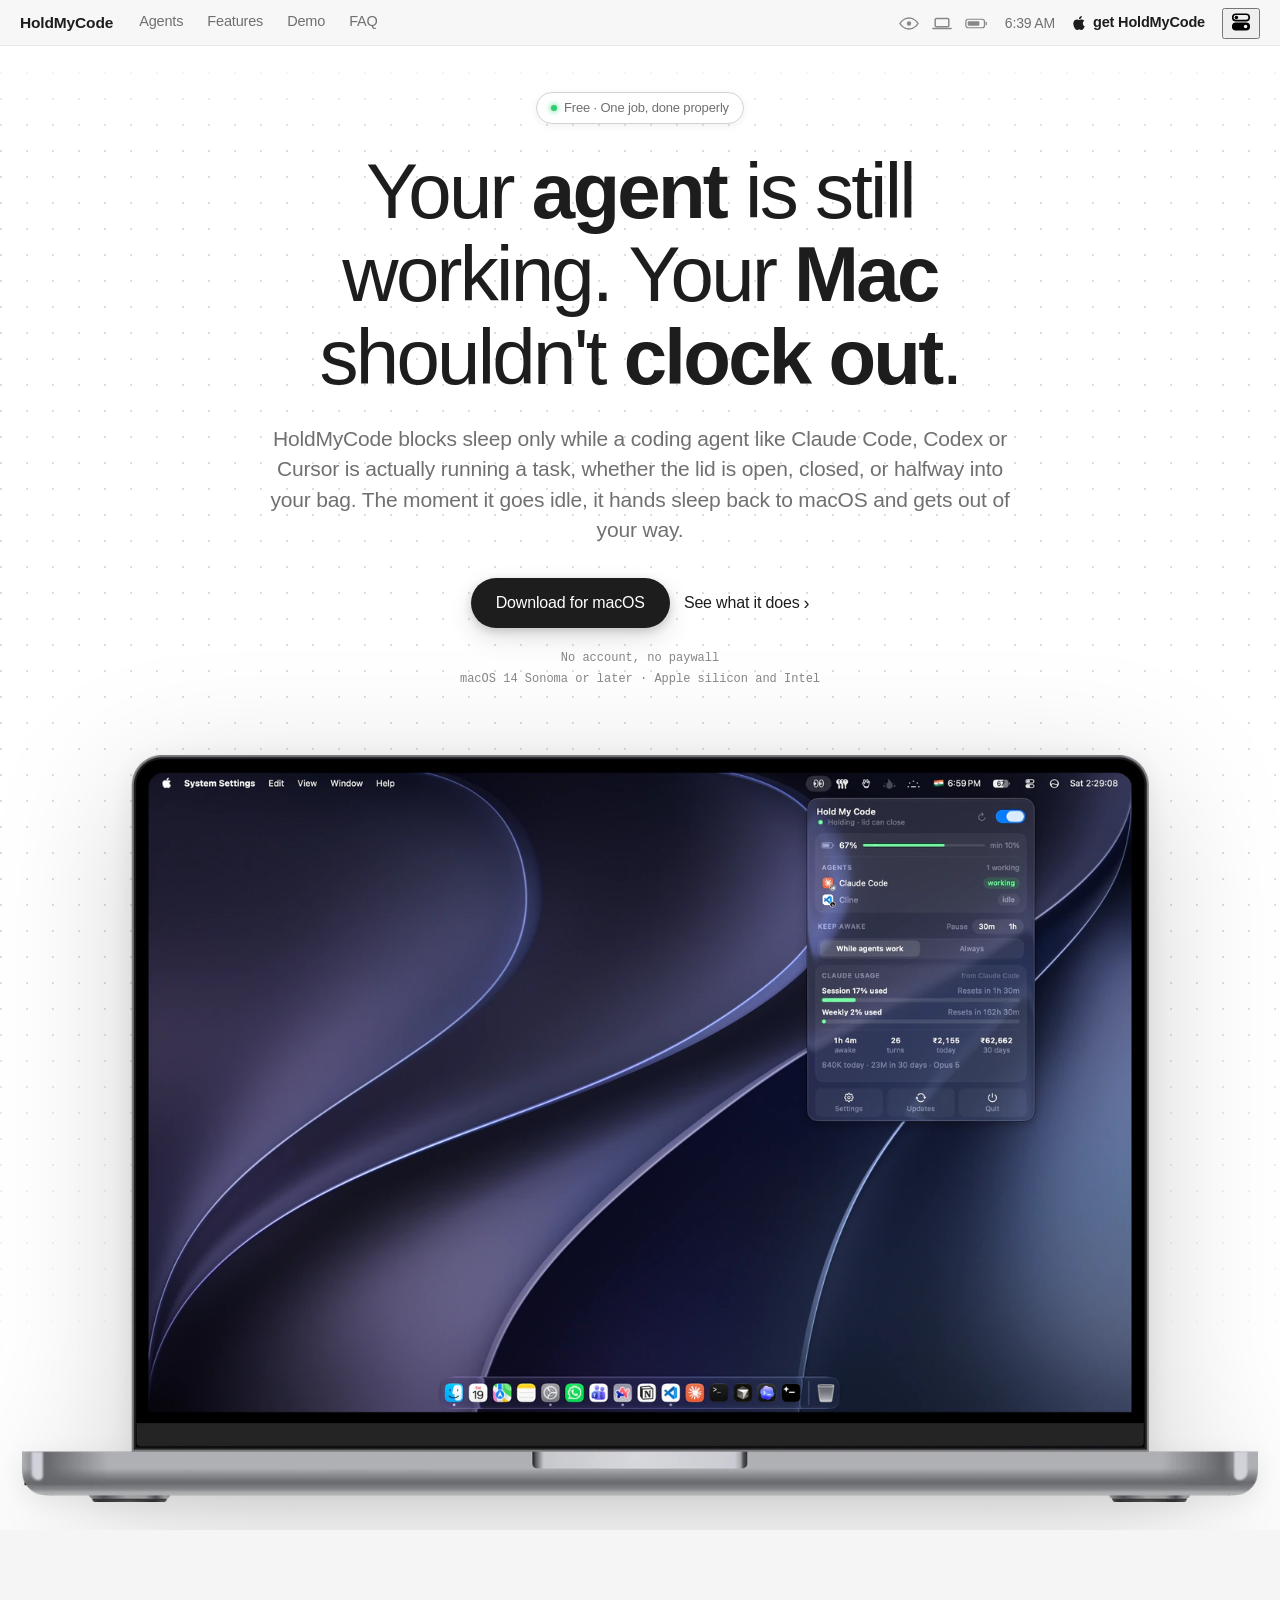
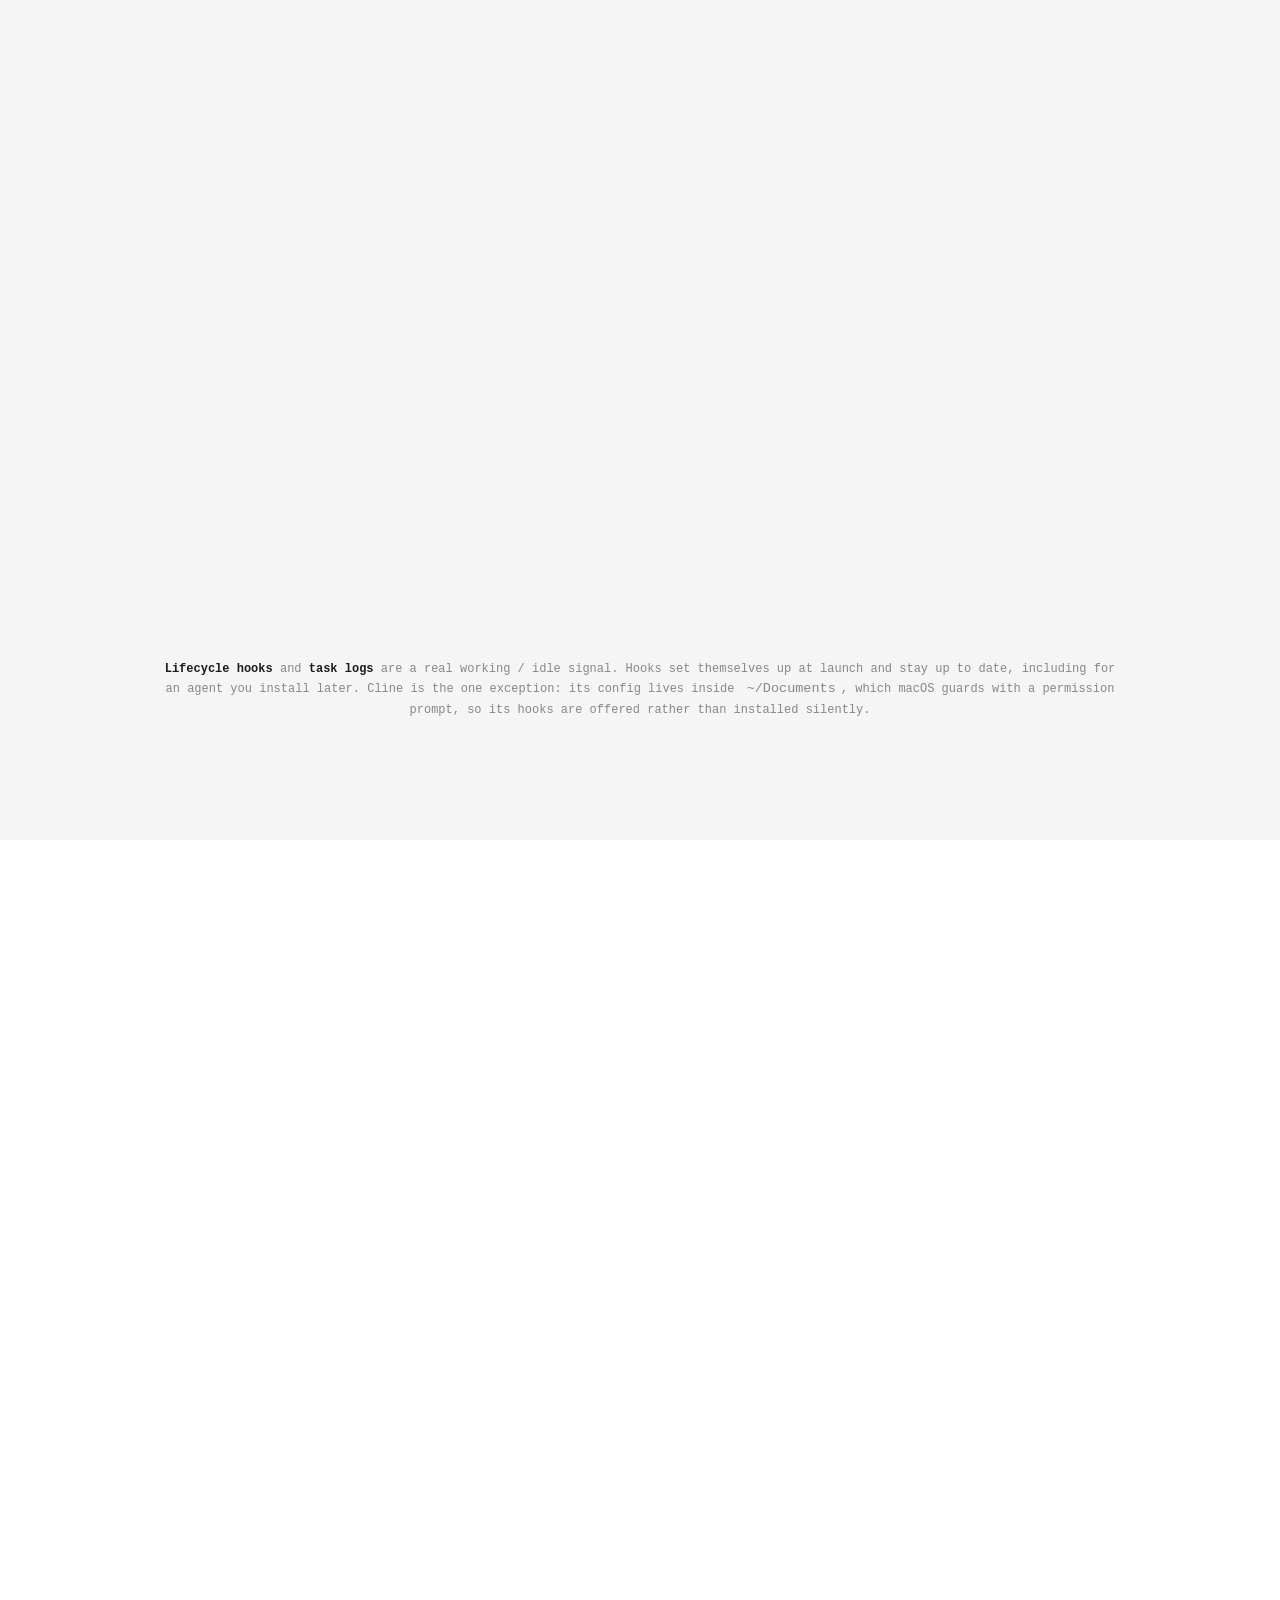
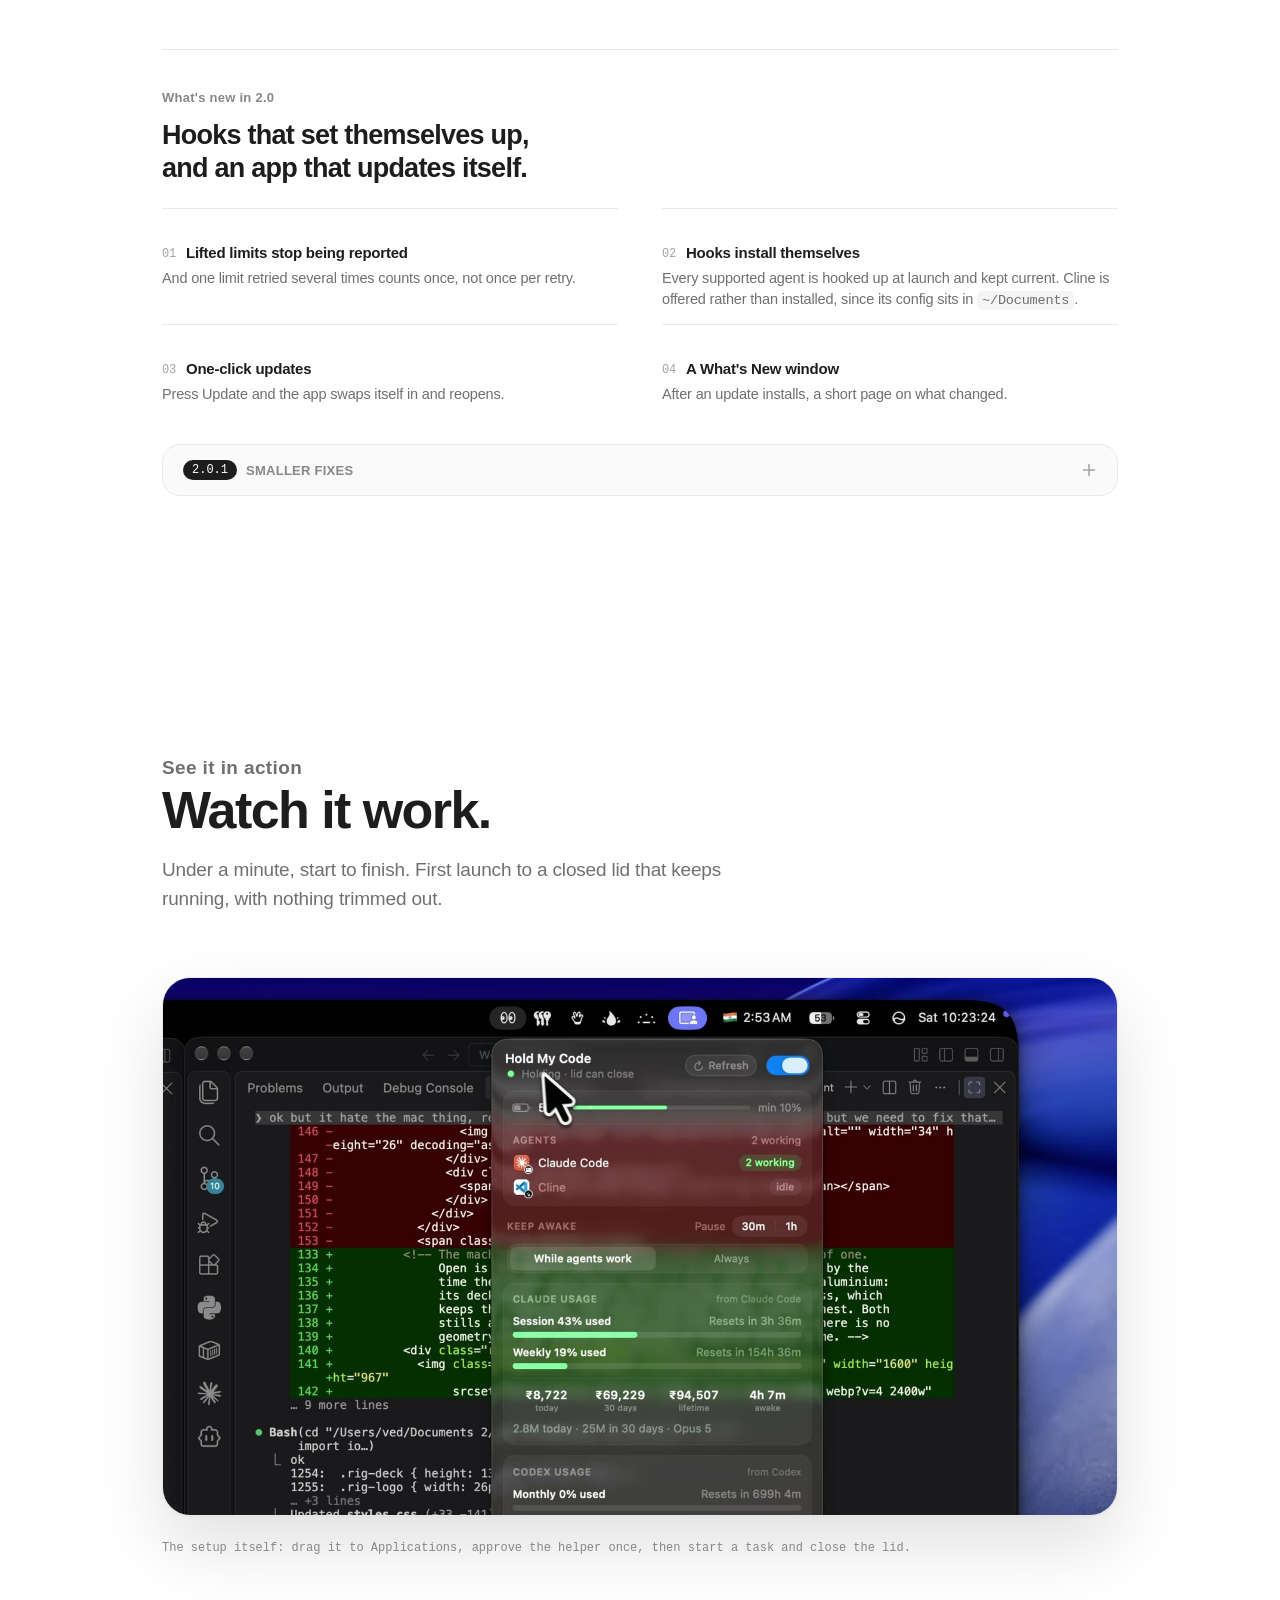
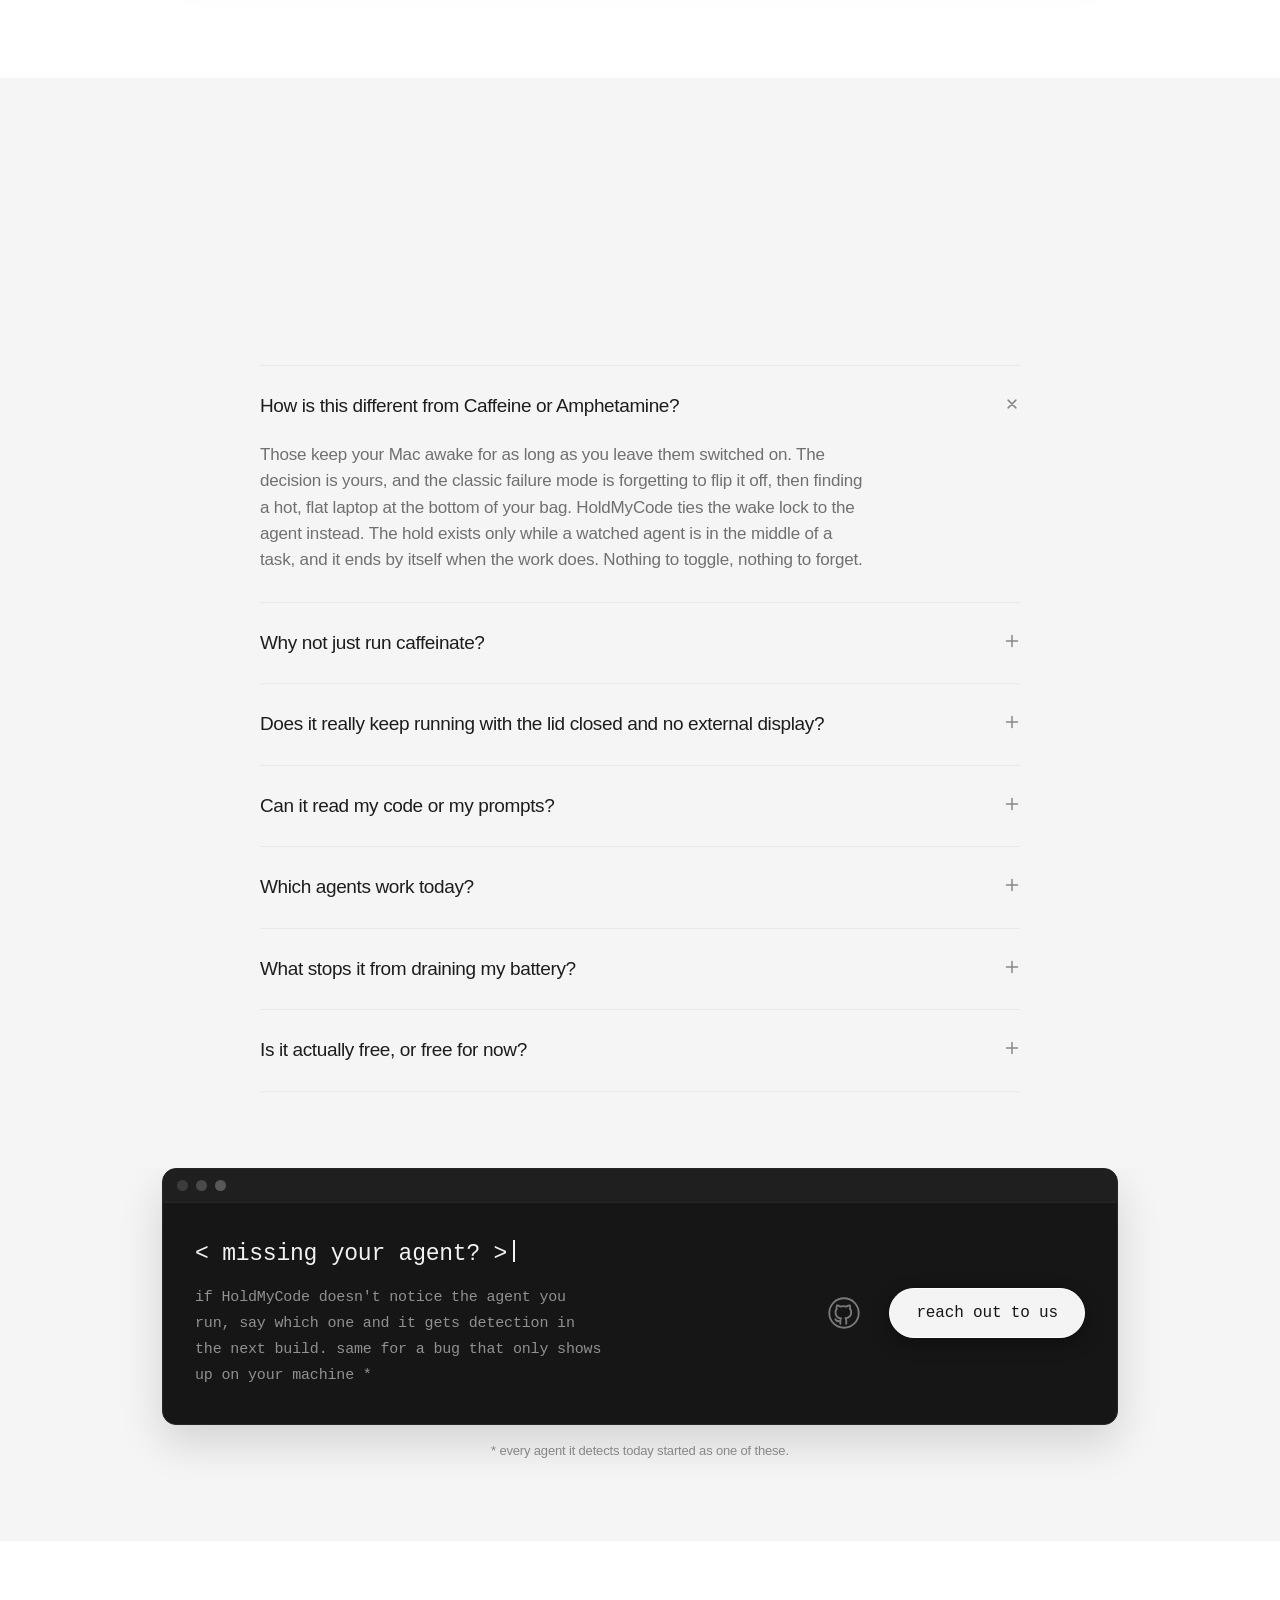
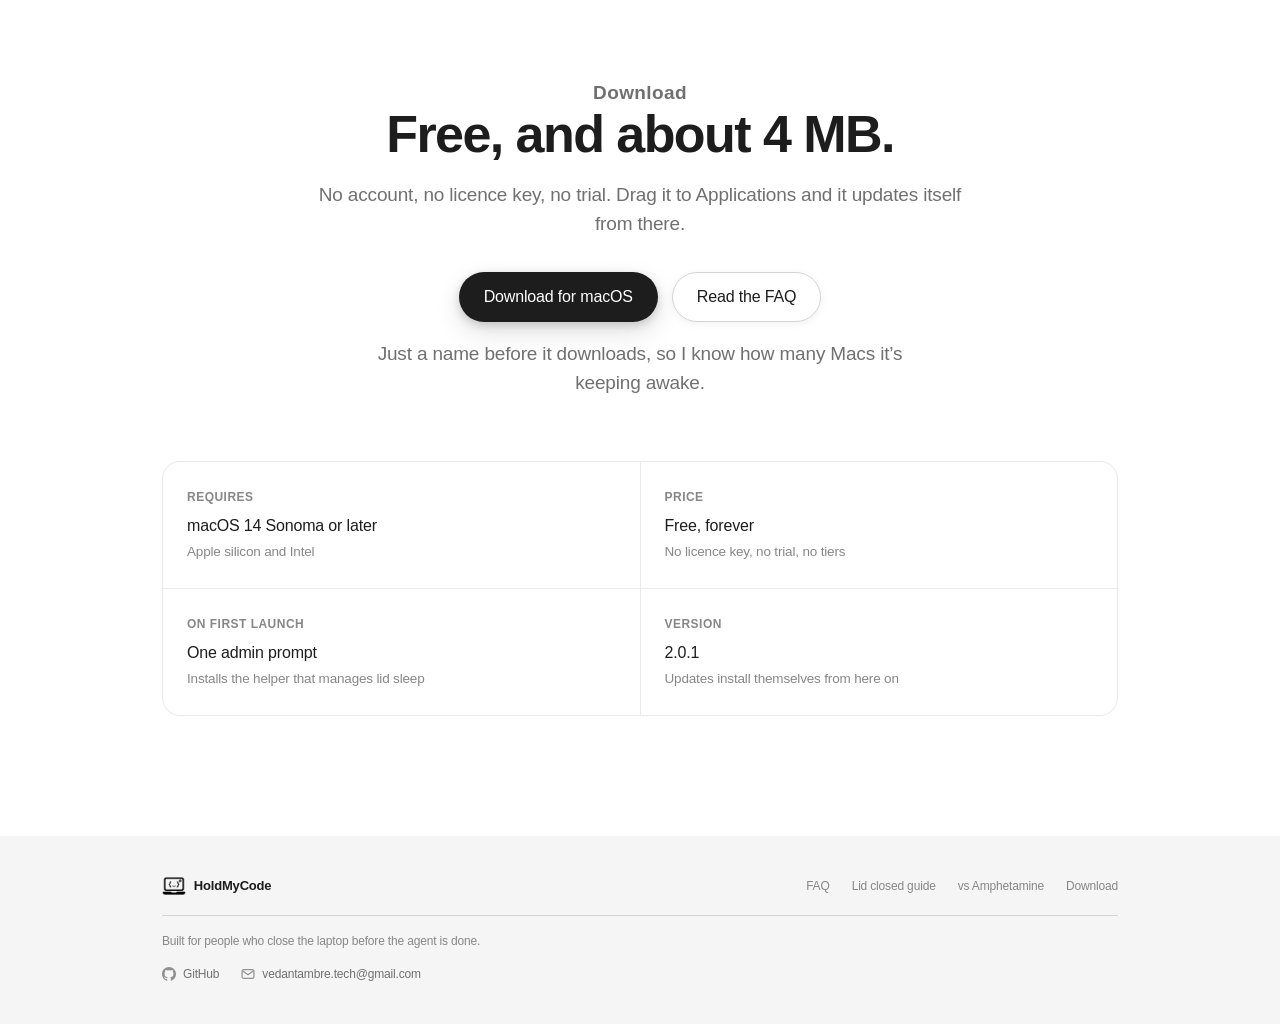
==== commit 2c37e997: "feat: Demo link in the menu bar" ====
--- a/index.html
+++ b/index.html
@@ -139,16 +139,22 @@
 
     <div class="mb-right">
       <span class="mb-glyphs" aria-hidden="true">
-        <!-- SF Symbols (eye, laptopcomputer, battery.75percent, switch.2), exported
-             as outlines from the SF Symbols app, all at one scale. -->
         <!-- Awake: the eye the app puts in the bar while it is holding sleep off. -->
-        <svg class="mb-glyph" viewBox="0 0 49 33" width="22" height="15" fill="currentColor"><path d="M24.35 29.78C36.97 29.78 45.69 19.57 45.69 16.39C45.69 13.19 36.95 3.00 24.35 3.00C11.90 3.00 3.00 13.19 3.00 16.39C3.00 19.57 11.88 29.78 24.35 29.78ZM24.35 27.31C14.06 27.31 5.73 18.59 5.73 16.39C5.73 14.53 14.06 5.47 24.35 5.47C34.61 5.47 42.94 14.53 42.94 16.39C42.94 18.59 34.61 27.31 24.35 27.31ZM24.35 25.12C29.19 25.12 33.12 21.20 33.12 16.35C33.12 11.51 29.19 7.59 24.35 7.59C19.51 7.59 15.58 11.51 15.58 16.35C15.58 21.20 19.51 25.12 24.35 25.12ZM24.35 19.28C22.75 19.28 21.44 17.97 21.44 16.37C21.44 14.77 22.75 13.47 24.35 13.47C25.96 13.47 27.25 14.77 27.25 16.37C27.25 17.97 25.96 19.28 24.35 19.28Z"/></svg>
+        <svg class="mb-glyph" viewBox="0 0 22 16" width="20" height="15" fill="none" stroke="currentColor" stroke-width="1.6" stroke-linecap="round" stroke-linejoin="round">
+          <path d="M1 8s3.6-6 10-6 10 6 10 6-3.6 6-10 6S1 8 1 8Z"/>
+          <circle cx="11" cy="8" r="2.4" fill="currentColor" stroke="none"/>
+        </svg>
         <!-- Lid closed, still working. -->
-        <svg class="mb-glyph" viewBox="0 0 54 32" width="24" height="14" fill="currentColor"><path d="M4.00 26.64C4.00 27.62 4.79 28.41 5.75 28.41L47.29 28.41C48.27 28.41 49.04 27.62 49.04 26.64C49.04 25.65 48.27 24.86 47.29 24.86L43.87 24.86L43.87 6.31C43.87 4.12 42.71 3.00 40.52 3.00L12.52 3.00C10.46 3.00 9.18 4.12 9.18 6.31L9.18 24.86L5.75 24.86C4.79 24.86 4.00 25.65 4.00 26.64ZM11.71 24.86L11.71 7.03C11.71 6.01 12.20 5.51 13.21 5.51L39.84 5.51C40.85 5.51 41.36 6.01 41.36 7.03L41.36 24.86Z"/></svg>
+        <svg class="mb-glyph" viewBox="0 0 22 16" width="20" height="15" fill="none" stroke="currentColor" stroke-width="1.6" stroke-linecap="round" stroke-linejoin="round">
+          <rect x="3.5" y="2.5" width="15" height="9" rx="1.4"/>
+          <path d="M1 13.5h20"/>
+        </svg>
         <!-- Battery, still charged, because the Mac never spun all night. -->
-        <svg class="mb-glyph" viewBox="0 0 55 28" width="24" height="12" fill="currentColor"><path d="M12.33 24.15L36.89 24.15C39.56 24.15 41.79 23.90 43.39 22.31C44.98 20.71 45.21 18.48 45.21 15.82L45.21 11.33C45.21 8.67 44.98 6.44 43.39 4.86C41.79 3.26 39.56 3.00 36.89 3.00L12.30 3.00C9.68 3.00 7.43 3.26 5.83 4.86C4.24 6.45 4.00 8.68 4.00 11.30L4.00 15.82C4.00 18.48 4.24 20.71 5.82 22.31C7.43 23.90 9.66 24.15 12.33 24.15ZM11.90 21.64C10.30 21.64 8.60 21.42 7.66 20.47C6.72 19.53 6.51 17.86 6.51 16.25L6.51 10.95C6.51 9.30 6.72 7.64 7.66 6.68C8.60 5.73 10.31 5.53 11.95 5.53L37.32 5.53C38.92 5.53 40.61 5.74 41.55 6.68C42.50 7.64 42.71 9.30 42.71 10.92L42.71 16.25C42.71 17.86 42.50 19.53 41.55 20.47C40.61 21.42 38.92 21.64 37.32 21.64ZM47.35 17.62C48.58 17.54 50.24 15.96 50.24 13.58C50.24 11.19 48.58 9.61 47.35 9.54Z"/><path d="M11.07 19.82L30.01 19.82C31.09 19.82 31.72 19.66 32.15 19.22C32.59 18.79 32.74 18.16 32.74 17.09L32.74 10.06C32.74 8.99 32.59 8.37 32.15 7.93C31.72 7.50 31.08 7.35 30.01 7.35L11.11 7.35C10.01 7.35 9.36 7.49 8.94 7.93C8.51 8.36 8.33 9.00 8.33 10.11L8.33 17.09C8.33 18.16 8.51 18.79 8.94 19.22C9.38 19.66 10.01 19.82 11.07 19.82Z"/></svg>
-        <!-- Control Center, where it sits in the real bar: after the battery. -->
-        <svg class="mb-glyph" viewBox="0 0 38 36" width="17" height="16" fill="currentColor"><path d="M10.68 32.49L27.10 32.49C30.80 32.49 33.79 29.90 33.79 26.08C33.79 22.25 30.80 19.66 27.10 19.66L10.68 19.66C6.97 19.66 4.00 22.25 4.00 26.08C4.00 29.90 6.97 32.49 10.68 32.49ZM22.57 30.11C20.26 30.11 18.40 28.48 18.40 26.06C18.40 23.65 20.26 22.03 22.57 22.03L27.36 22.03C29.68 22.03 31.53 23.65 31.53 26.08C31.53 28.48 29.68 30.11 27.36 30.11Z"/><path d="M11.37 17.25L26.41 17.25C30.50 17.25 33.79 14.37 33.79 10.13C33.79 5.88 30.50 3.00 26.41 3.00L11.37 3.00C7.29 3.00 4.00 5.88 4.00 10.13C4.00 14.37 7.29 17.25 11.37 17.25ZM11.37 14.89C8.65 14.89 6.45 12.98 6.45 10.13C6.45 7.27 8.65 5.36 11.37 5.36L26.41 5.36C29.14 5.36 31.33 7.28 31.33 10.13C31.33 12.98 29.14 14.89 26.41 14.89Z"/><path d="M11.37 13.83L15.92 13.83C18.03 13.83 19.74 12.34 19.74 10.13C19.74 7.90 18.03 6.41 15.92 6.41L11.37 6.41C9.26 6.41 7.54 7.90 7.54 10.11C7.54 12.34 9.26 13.83 11.37 13.83Z"/></svg>
+        <svg class="mb-glyph" viewBox="0 0 26 14" width="23" height="13" fill="none" stroke="currentColor" stroke-width="1.4">
+          <rect x="1" y="2.2" width="21" height="9.6" rx="2.6"/>
+          <rect x="3.2" y="4.4" width="13" height="5.2" rx="1.3" fill="currentColor" stroke="none"/>
+          <path d="M24 5.6v2.8" stroke-linecap="round"/>
+        </svg>
       </span>
       <span class="mb-clock" id="mbClock" aria-hidden="true"></span>
       <a class="mb-cta" href="https://github.com/vedjr02/Hold-My-Code/releases/latest/download/HoldMyCode.dmg">
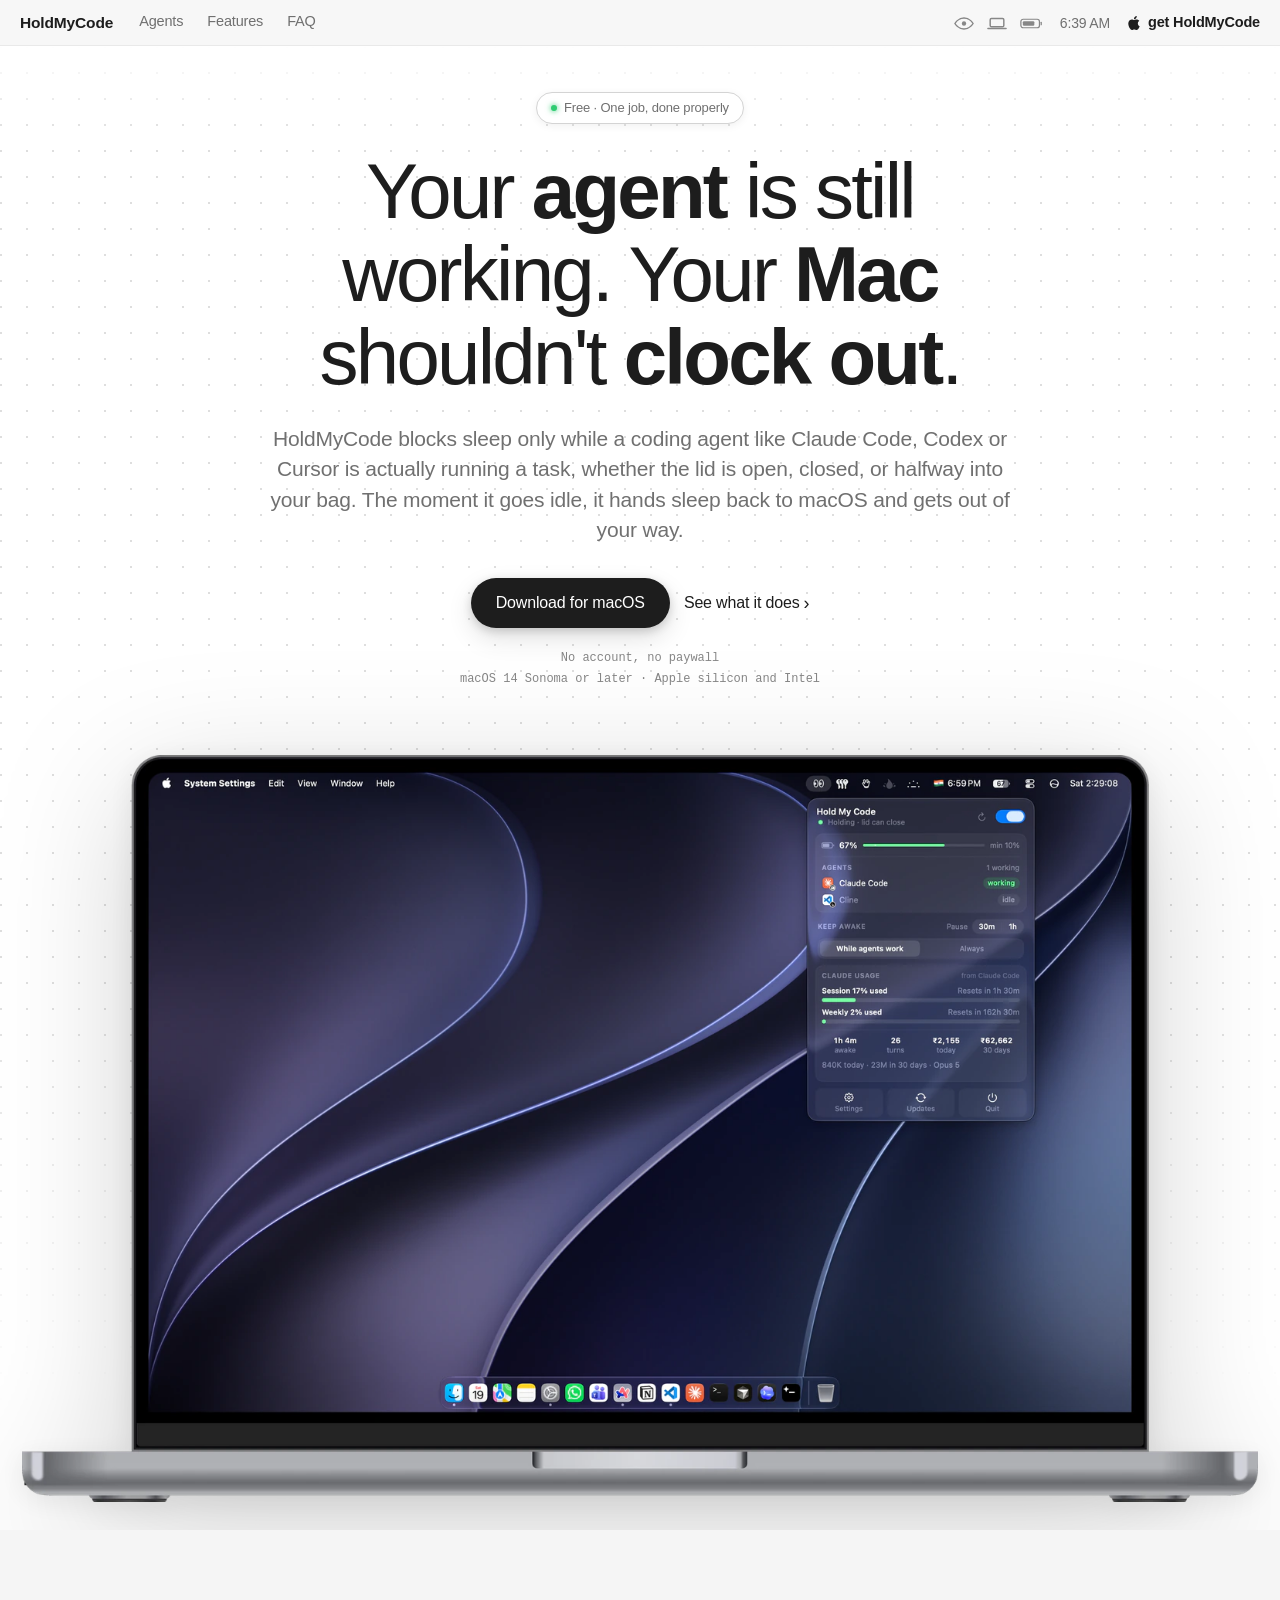
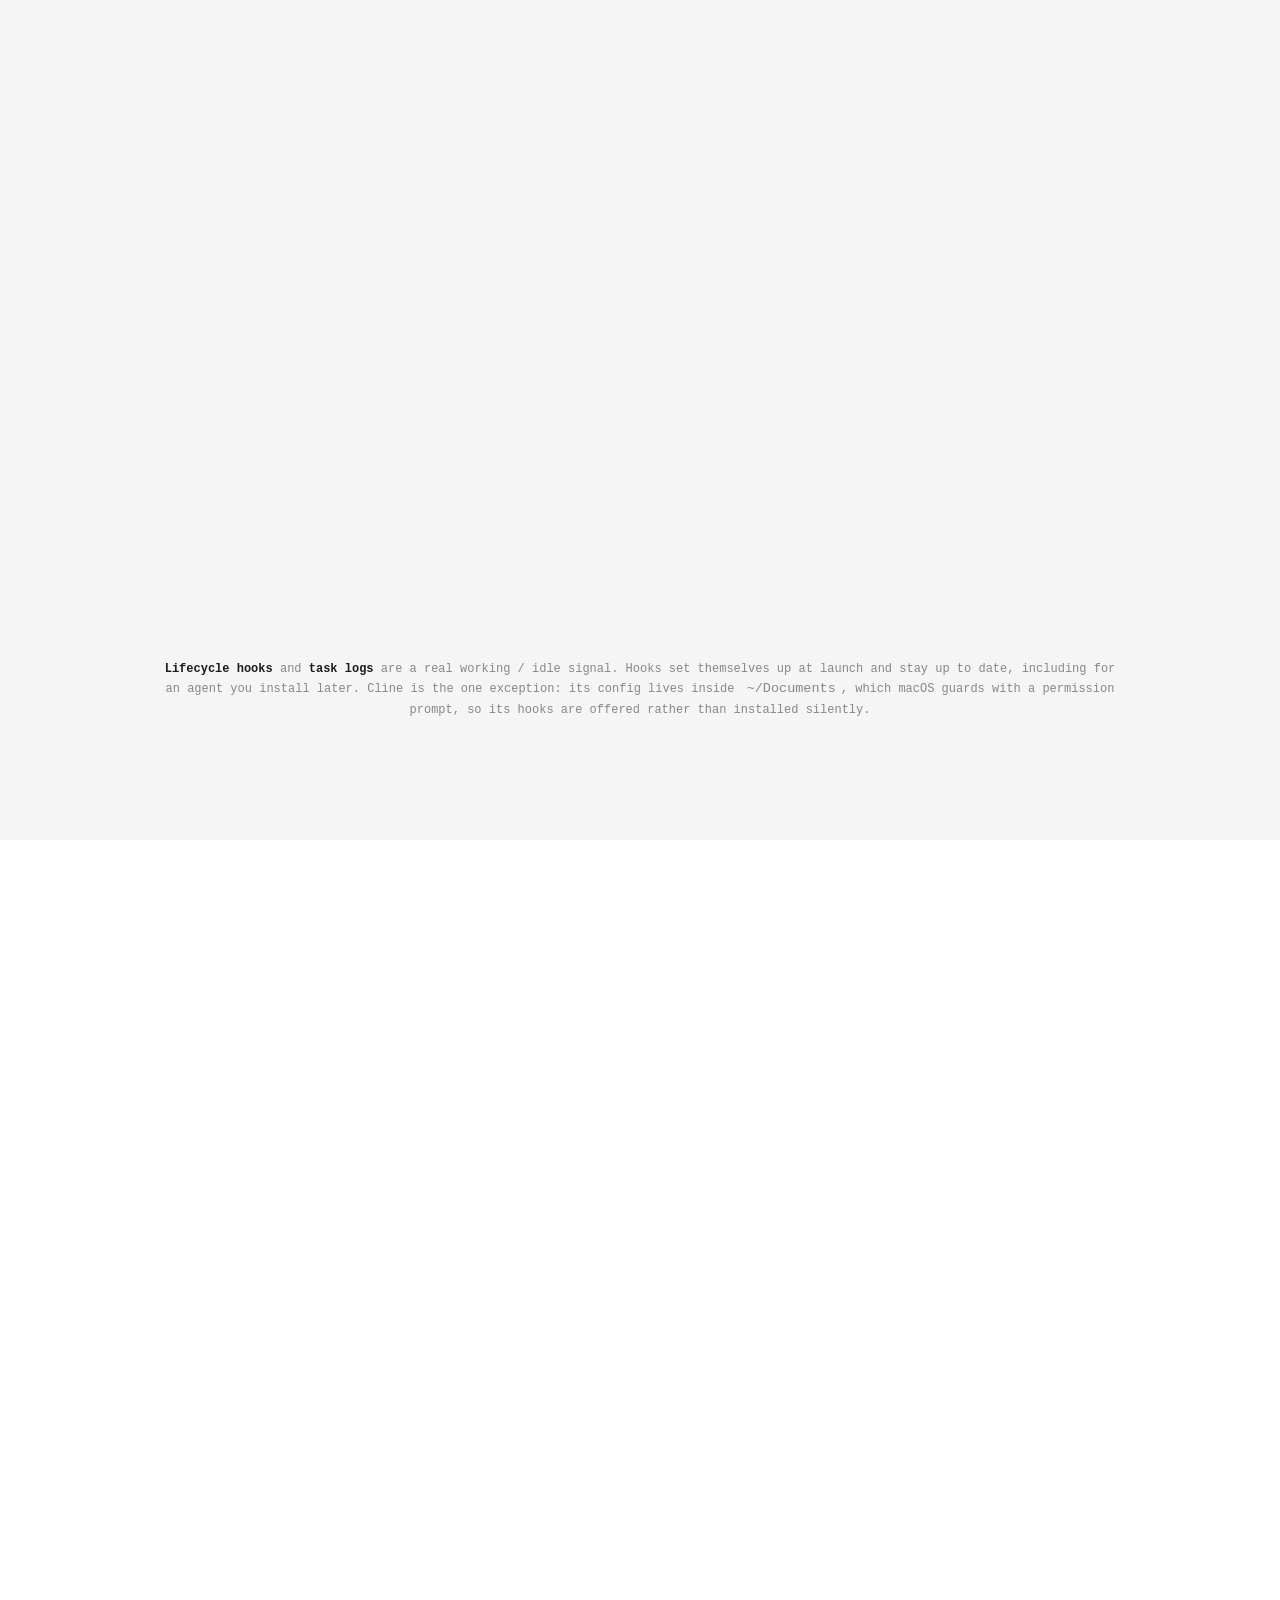
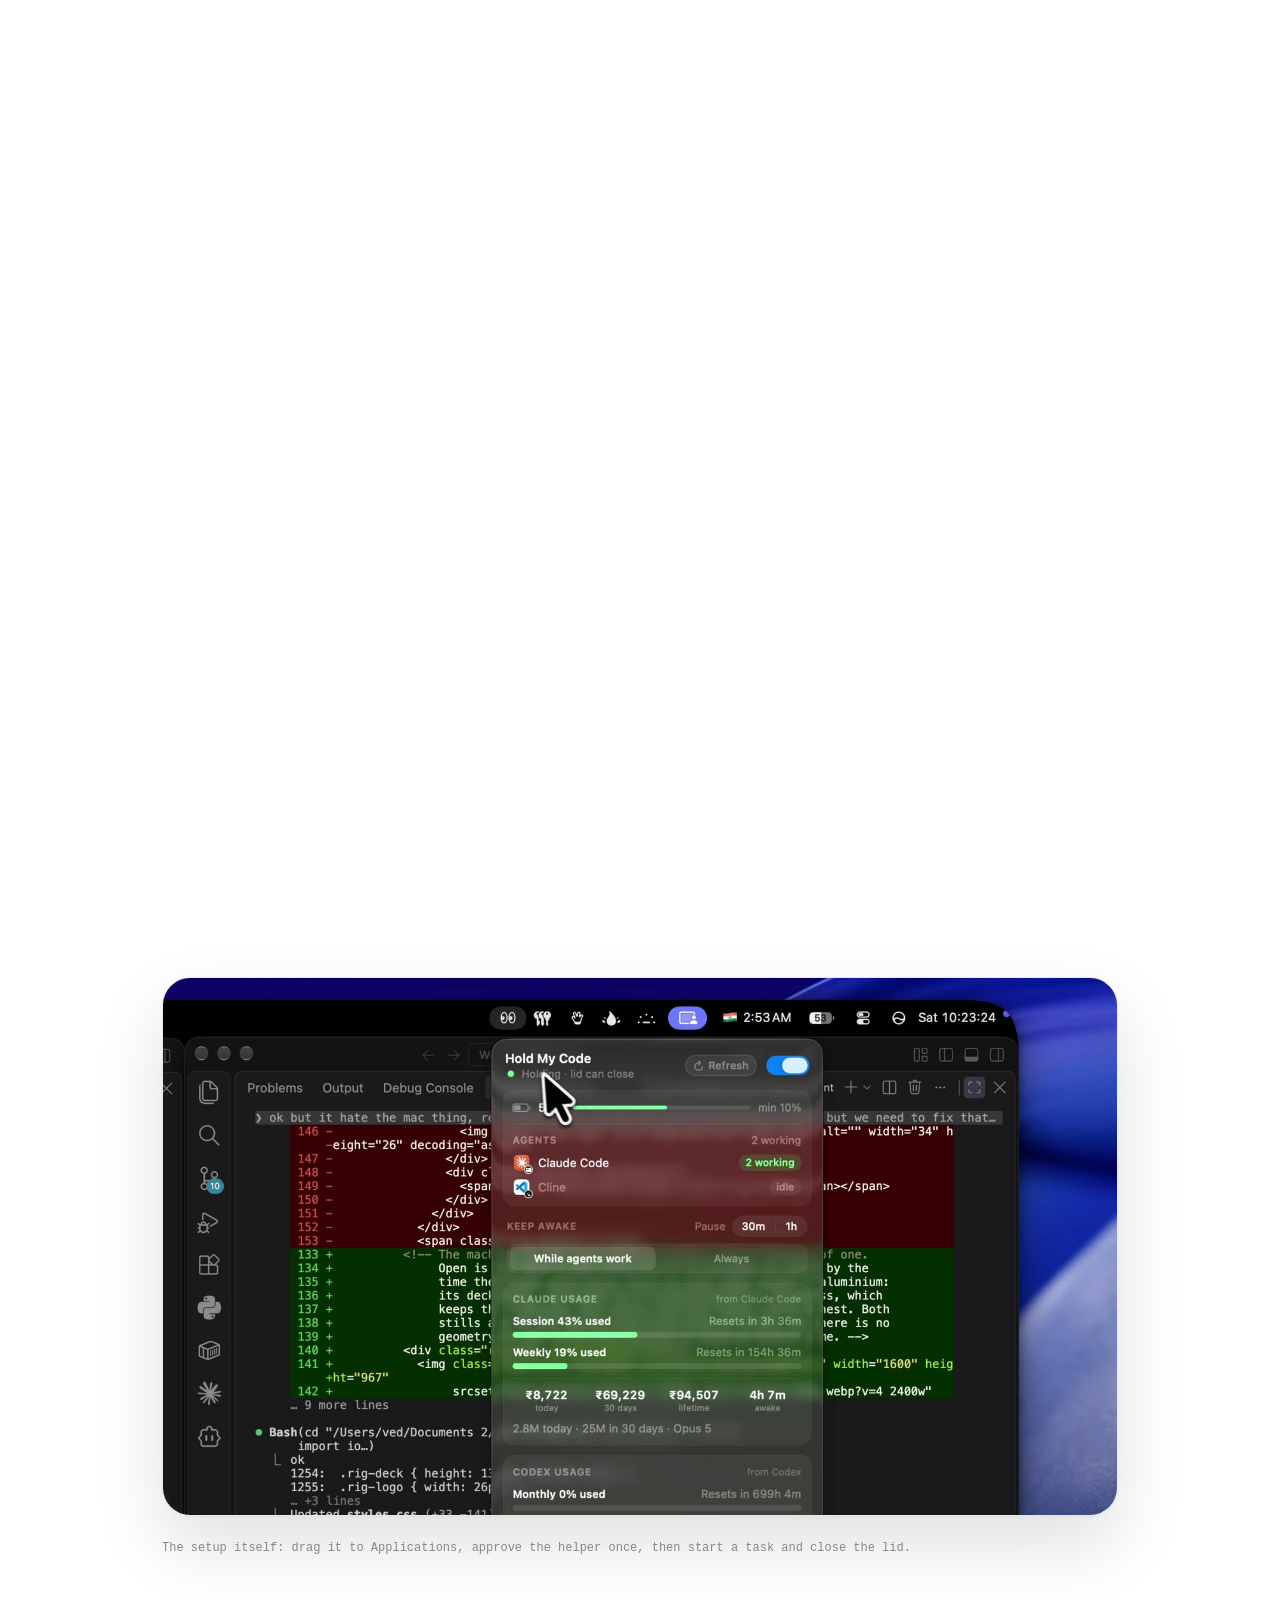
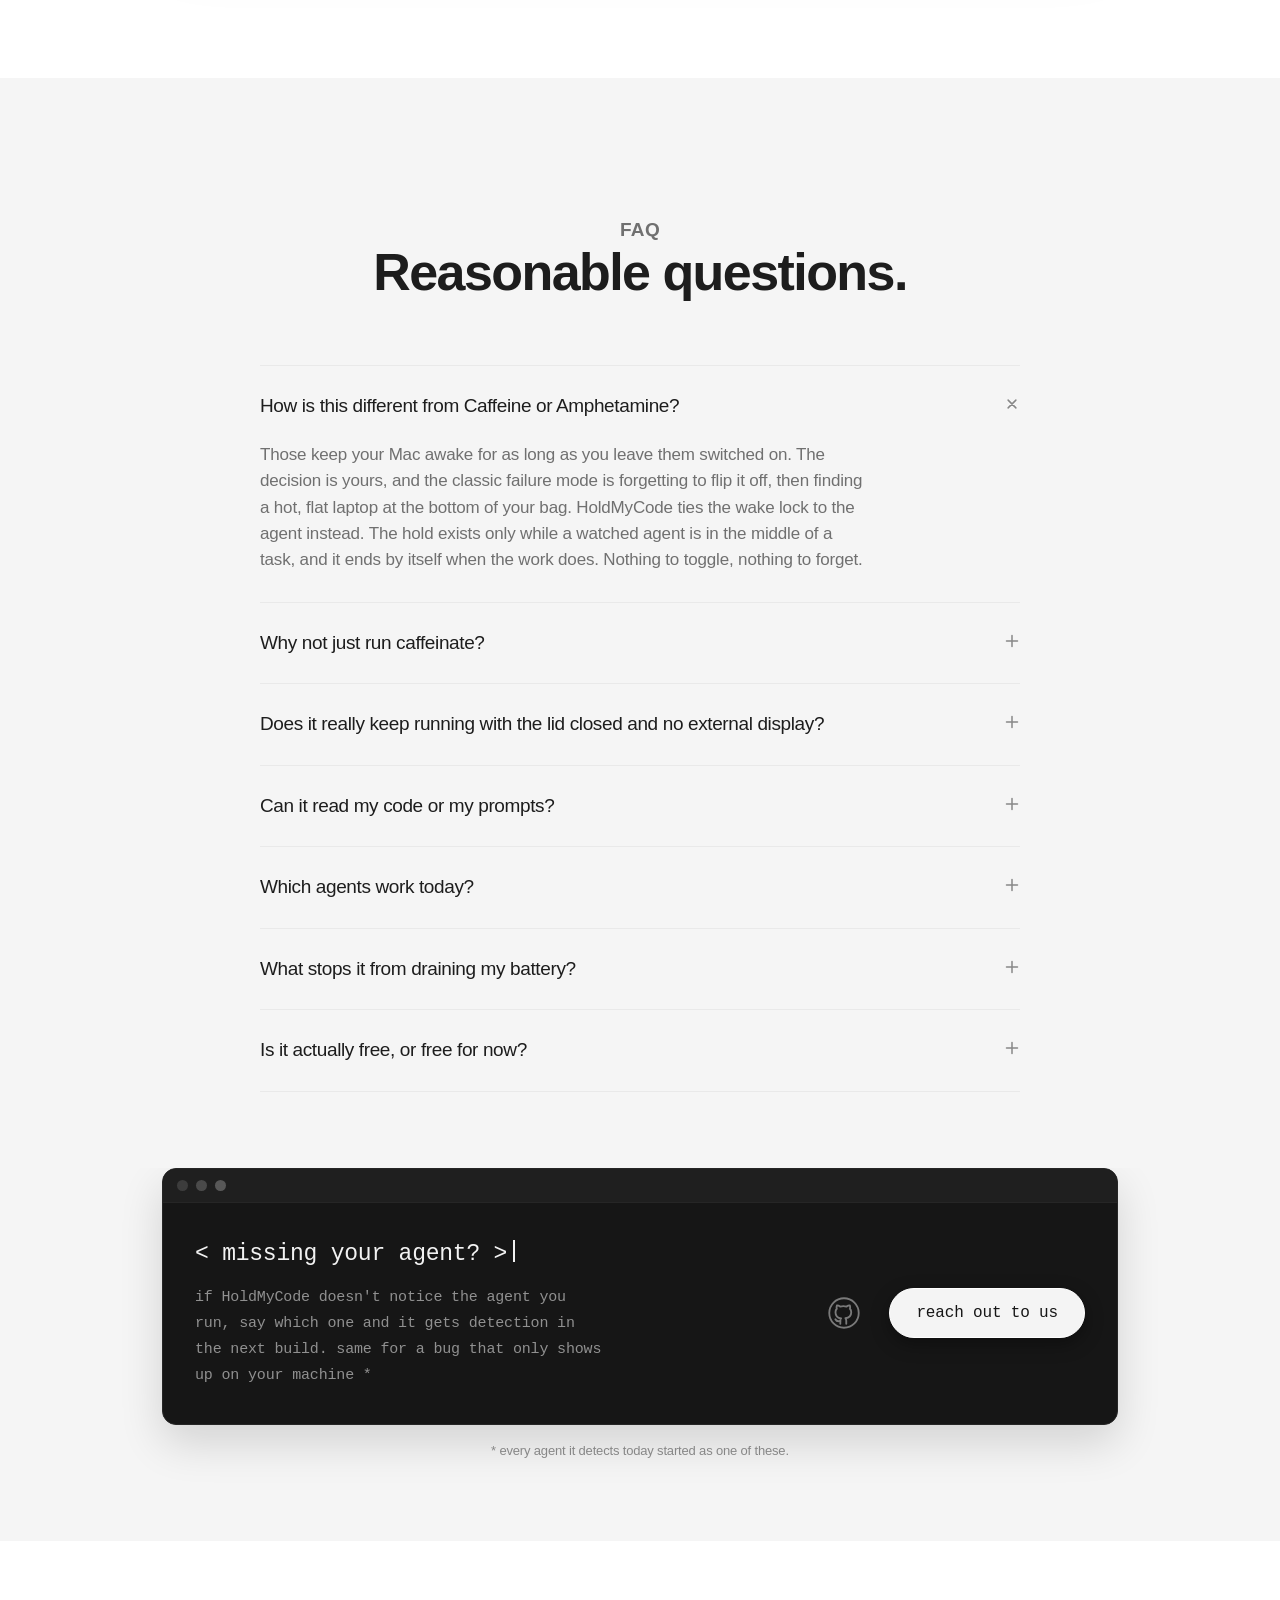
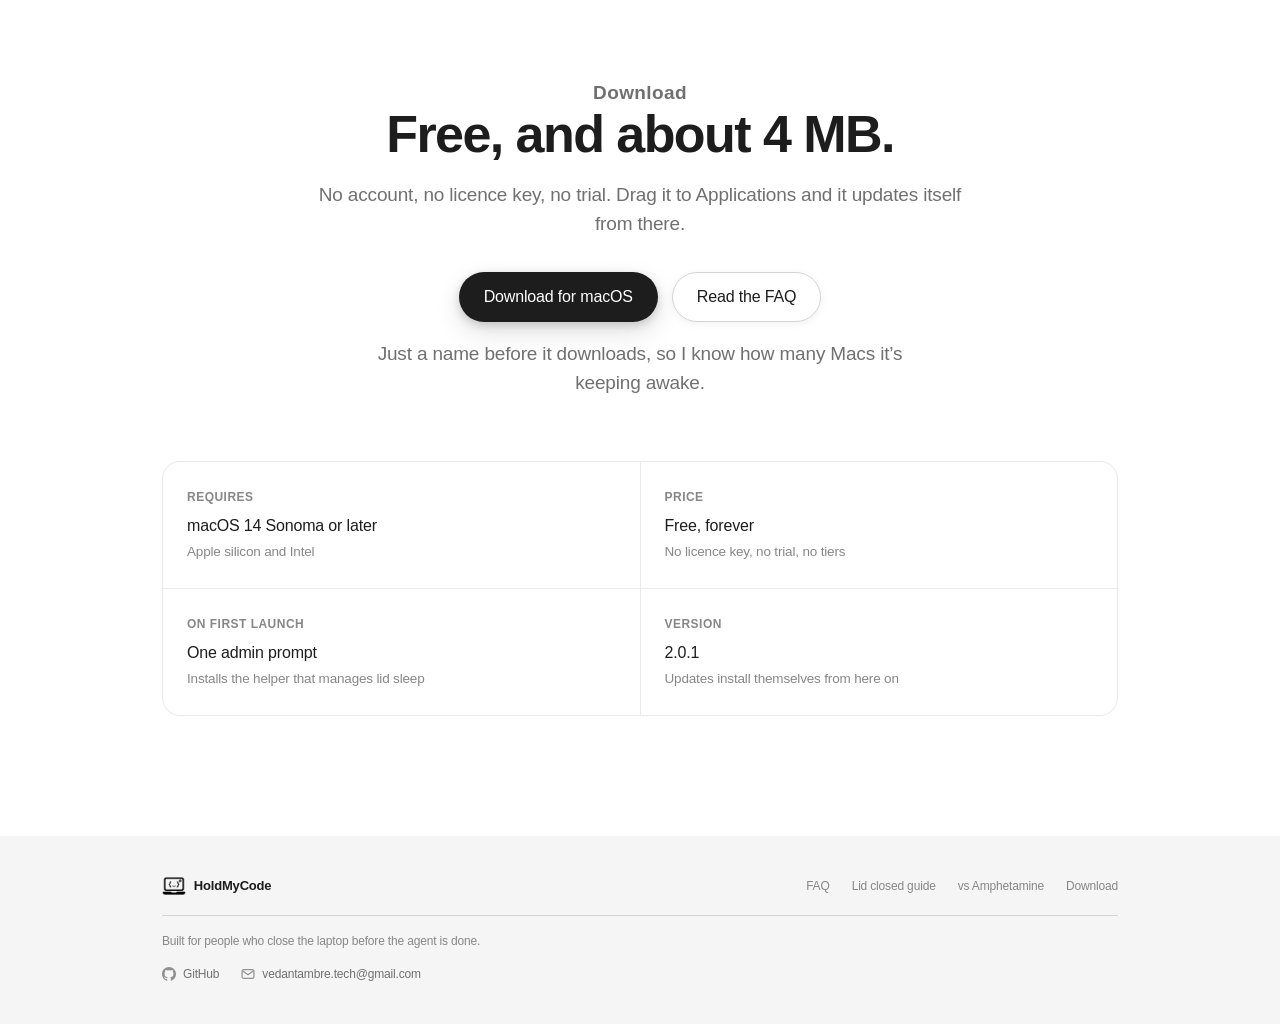
==== commit 8a7613bf: "style: drop the centred logo from the menu bar" ====
--- a/index.html
+++ b/index.html
@@ -132,7 +132,6 @@
       <nav class="nav-links" aria-label="Sections">
         <a href="#agents">Agents</a>
         <a href="#features">Features</a>
-        <a href="#setup">Demo</a>
         <a href="#faq">FAQ</a>
       </nav>
     </div>
--- a/styles.css
+++ b/styles.css
@@ -323,19 +323,6 @@
   transition: color .15s ease;
 }
 .nav-links a:hover { color: var(--ink); }
-
-/* Centred on the bar itself, not between its two clusters, so it holds still
-   as the left and right sides change width. */
-.mb-mark {
-  position: absolute;
-  left: 50%;
-  top: 50%;
-  transform: translate(-50%, -50%);
-  display: flex;
-  line-height: 0;
-  border-radius: 6px;
-}
-.mb-mark .brand-mark { height: 21px; width: auto; }
 
 .mb-glyphs {
   display: flex;
@@ -1028,7 +1015,6 @@
 
 @media (max-width: 600px) {
   .mb-clock { display: none; }
-  .mb-mark { display: none; }
   .menubar { padding: 0 14px; }
 }
 
@@ -2454,3 +2440,251 @@
   .sticker { transition: none; }
   .sticker.is-dragging { scale: 1; }
 }
+
+/* ---------- control center (mobile nav) ----------
+   Below 940px the section links drop out of the menu bar, and .mb-cc opens
+   them as a macOS Control Center sheet: soft grey tiles on the hero's dot
+   grid. Every tile is the same material; the download carries weight, not
+   colour, and the two status pills are set dressing like the bar's glyphs. */
+
+.mb-cc {
+  display: none;
+  place-items: center;
+  width: 36px;
+  height: 36px;
+  margin-right: -8px;
+  padding: 0;
+  border: 0;
+  border-radius: 10px;
+  background: transparent;
+  color: var(--ink);
+  cursor: pointer;
+  -webkit-tap-highlight-color: transparent;
+}
+.mb-cc:active { background: color-mix(in srgb, var(--ink) 8%, transparent); }
+@media (max-width: 940px) {
+  .mb-cc { display: grid; }
+}
+
+.cc {
+  inset: 0;
+  width: 100%;
+  height: 100%;
+  max-width: 100%;
+  max-height: 100%;
+  margin: 0;
+  padding: 0;
+  border: 0;
+  color: var(--ink);
+  background-color: #F4F4F4;
+  background-image: radial-gradient(circle at 1px 1px, rgba(0, 0, 0, .14) 1px, transparent 0);
+  background-size: 26px 26px;
+  background-position: 12px 12px;
+  overflow-y: auto;
+  overscroll-behavior: contain;
+}
+.cc::backdrop { background: #F4F4F4; }
+html:has(.cc[open]) { overflow: hidden; }
+
+.cc-inner {
+  max-width: 520px;
+  margin: 0 auto;
+  padding: calc(env(safe-area-inset-top) + 6px) 20px calc(env(safe-area-inset-bottom) + 32px);
+}
+
+/* Sits exactly where the menu bar was, so the close lands under the thumb
+   that opened it. */
+.cc-top {
+  display: flex;
+  align-items: center;
+  justify-content: space-between;
+  height: var(--nav-h);
+  margin: 0 -6px 0 0;
+}
+.cc-mark { display: flex; line-height: 0; border-radius: 6px; }
+.cc-mark img { height: 22px; width: auto; }
+.cc-close {
+  display: grid;
+  place-items: center;
+  width: 36px;
+  height: 36px;
+  padding: 0;
+  border: 0;
+  border-radius: 10px;
+  background: transparent;
+  color: var(--ink);
+  cursor: pointer;
+  -webkit-tap-highlight-color: transparent;
+}
+.cc-close:active { background: rgba(0, 0, 0, .07); }
+.cc-close svg { transform: rotate(180deg); }
+
+.cc-status {
+  display: flex;
+  align-items: center;
+  justify-content: space-between;
+  margin: 26px 4px 14px;
+  color: var(--ink-4);
+  font-size: 17px;
+  font-variant-numeric: tabular-nums;
+}
+.cc-clock:empty::before { content: "\00a0"; }
+
+.cc-grid {
+  display: grid;
+  grid-template-columns: 1fr 1fr;
+  gap: 10px;
+}
+.cc-stack {
+  display: grid;
+  grid-template-rows: repeat(3, 1fr);
+  gap: 10px;
+}
+
+/* The material: a lit top edge, a soft bottom falloff, and a shadow that
+   lifts the tile off the dots rather than outlining it. */
+.cc-tile {
+  position: relative;
+  display: flex;
+  align-items: center;
+  min-width: 0;
+  margin: 0;
+  color: var(--ink);
+  text-decoration: none;
+  background: linear-gradient(180deg, #FBFBFB 0%, #F1F1F1 100%);
+  border: 1px solid #E2E2E2;
+  box-shadow:
+    inset 0 1.5px 0 rgba(255, 255, 255, .95),
+    inset 0 -2px 3px rgba(0, 0, 0, .025),
+    0 1px 2px rgba(0, 0, 0, .05),
+    0 10px 22px -10px rgba(0, 0, 0, .14);
+  -webkit-tap-highlight-color: transparent;
+  transition: transform .18s cubic-bezier(.2,.6,.2,1), background .18s ease;
+}
+a.cc-tile:active {
+  transform: scale(.965);
+  background: linear-gradient(180deg, #F0F0F0 0%, #E9E9E9 100%);
+}
+
+.cc-pill {
+  gap: 12px;
+  min-height: 56px;
+  padding: 0 18px;
+  border-radius: 999px;
+  font-size: 16.5px;
+  color: var(--ink-3);
+  white-space: nowrap;
+}
+.cc-pill span { overflow: hidden; text-overflow: ellipsis; }
+.cc-pill svg { flex: none; }
+.cc-get {
+  justify-content: center;
+  gap: 8px;
+  color: var(--ink);
+  font-weight: 600;
+}
+.cc-get svg { margin-top: -2px; }
+
+/* "Now playing": the walkthrough, with the poster as its album art. */
+.cc-now {
+  flex-direction: column;
+  align-items: stretch;
+  justify-content: space-between;
+  gap: 14px;
+  padding: 18px;
+  border-radius: 34px;
+}
+.cc-art {
+  width: 58%;
+  max-width: 110px;
+  aspect-ratio: 1;
+  height: auto;
+  object-fit: cover;
+  border-radius: 16px;
+  background: var(--art-1);
+  filter: grayscale(1);
+  box-shadow: 0 2px 6px rgba(0, 0, 0, .12);
+}
+.cc-now-play {
+  position: absolute;
+  top: 20px;
+  right: 18px;
+}
+.cc-now-text {
+  display: flex;
+  flex-direction: column;
+  min-width: 0;
+  line-height: 1.25;
+}
+.cc-now-title { font-size: 17px; font-weight: 600; }
+.cc-now-sub   { font-size: 14.5px; color: var(--ink-3); padding-right: 34px; }
+
+.cc-wave {
+  position: absolute;
+  right: 18px;
+  bottom: 22px;
+  display: flex;
+  align-items: center;
+  gap: 2.5px;
+  height: 20px;
+}
+.cc-wave i {
+  display: block;
+  width: 3px;
+  height: 100%;
+  border-radius: 2px;
+  background: var(--ink-2);
+  transform: scaleY(.45);
+}
+
+.cc-nav {
+  justify-content: center;
+  min-height: 92px;
+  padding: 0 14px;
+  border-radius: 34px;
+  font-size: 18px;
+  font-weight: 500;
+  text-align: center;
+}
+
+@media (max-width: 360px) {
+  .cc-inner { padding-left: 14px; padding-right: 14px; }
+  .cc-pill  { padding: 0 14px; gap: 9px; font-size: 15px; }
+  .cc-nav   { font-size: 15px; min-height: 80px; padding: 0 8px; }
+  .cc-now   { padding: 16px; }
+  .cc-now-title { font-size: 16px; }
+  .cc-now-sub   { padding-right: 0; }
+  .cc-wave  { display: none; }
+}
+
+/* Opening: the sheet fades up, the tiles settle in a quick stagger, and the
+   waveform idles along like something is playing. All of it is removed
+   under reduced motion by the global rule above. */
+.cc[open] { animation: ccIn .26s cubic-bezier(.2,.6,.2,1); }
+.cc[open] .cc-tile { animation: ccTile .42s cubic-bezier(.2,.7,.2,1) backwards; }
+.cc[open] .cc-stack .cc-tile:nth-child(1) { animation-delay: .03s; }
+.cc[open] .cc-stack .cc-tile:nth-child(2) { animation-delay: .06s; }
+.cc[open] .cc-stack .cc-tile:nth-child(3) { animation-delay: .09s; }
+.cc[open] .cc-now                         { animation-delay: .05s; }
+.cc[open] .cc-nav:nth-of-type(2) { animation-delay: .12s; }
+.cc[open] .cc-nav:nth-of-type(3) { animation-delay: .14s; }
+.cc[open] .cc-nav:nth-of-type(4) { animation-delay: .17s; }
+.cc[open] .cc-nav:nth-of-type(5) { animation-delay: .19s; }
+.cc[open] .cc-nav:nth-of-type(6) { animation-delay: .22s; }
+.cc[open] .cc-nav:nth-of-type(7) { animation-delay: .24s; }
+.cc[open] .cc-wave i { animation: ccWave 1.1s ease-in-out infinite alternate; }
+.cc-wave i:nth-child(2) { animation-delay: -.35s !important; }
+.cc-wave i:nth-child(3) { animation-delay: -.7s  !important; }
+.cc-wave i:nth-child(4) { animation-delay: -.2s  !important; }
+.cc-wave i:nth-child(5) { animation-delay: -.55s !important; }
+
+@keyframes ccIn {
+  from { opacity: 0; transform: scale(1.02); }
+}
+@keyframes ccTile {
+  from { opacity: 0; transform: translateY(10px) scale(.96); }
+}
+@keyframes ccWave {
+  from { transform: scaleY(.3); }
+  to   { transform: scaleY(1); }
+}
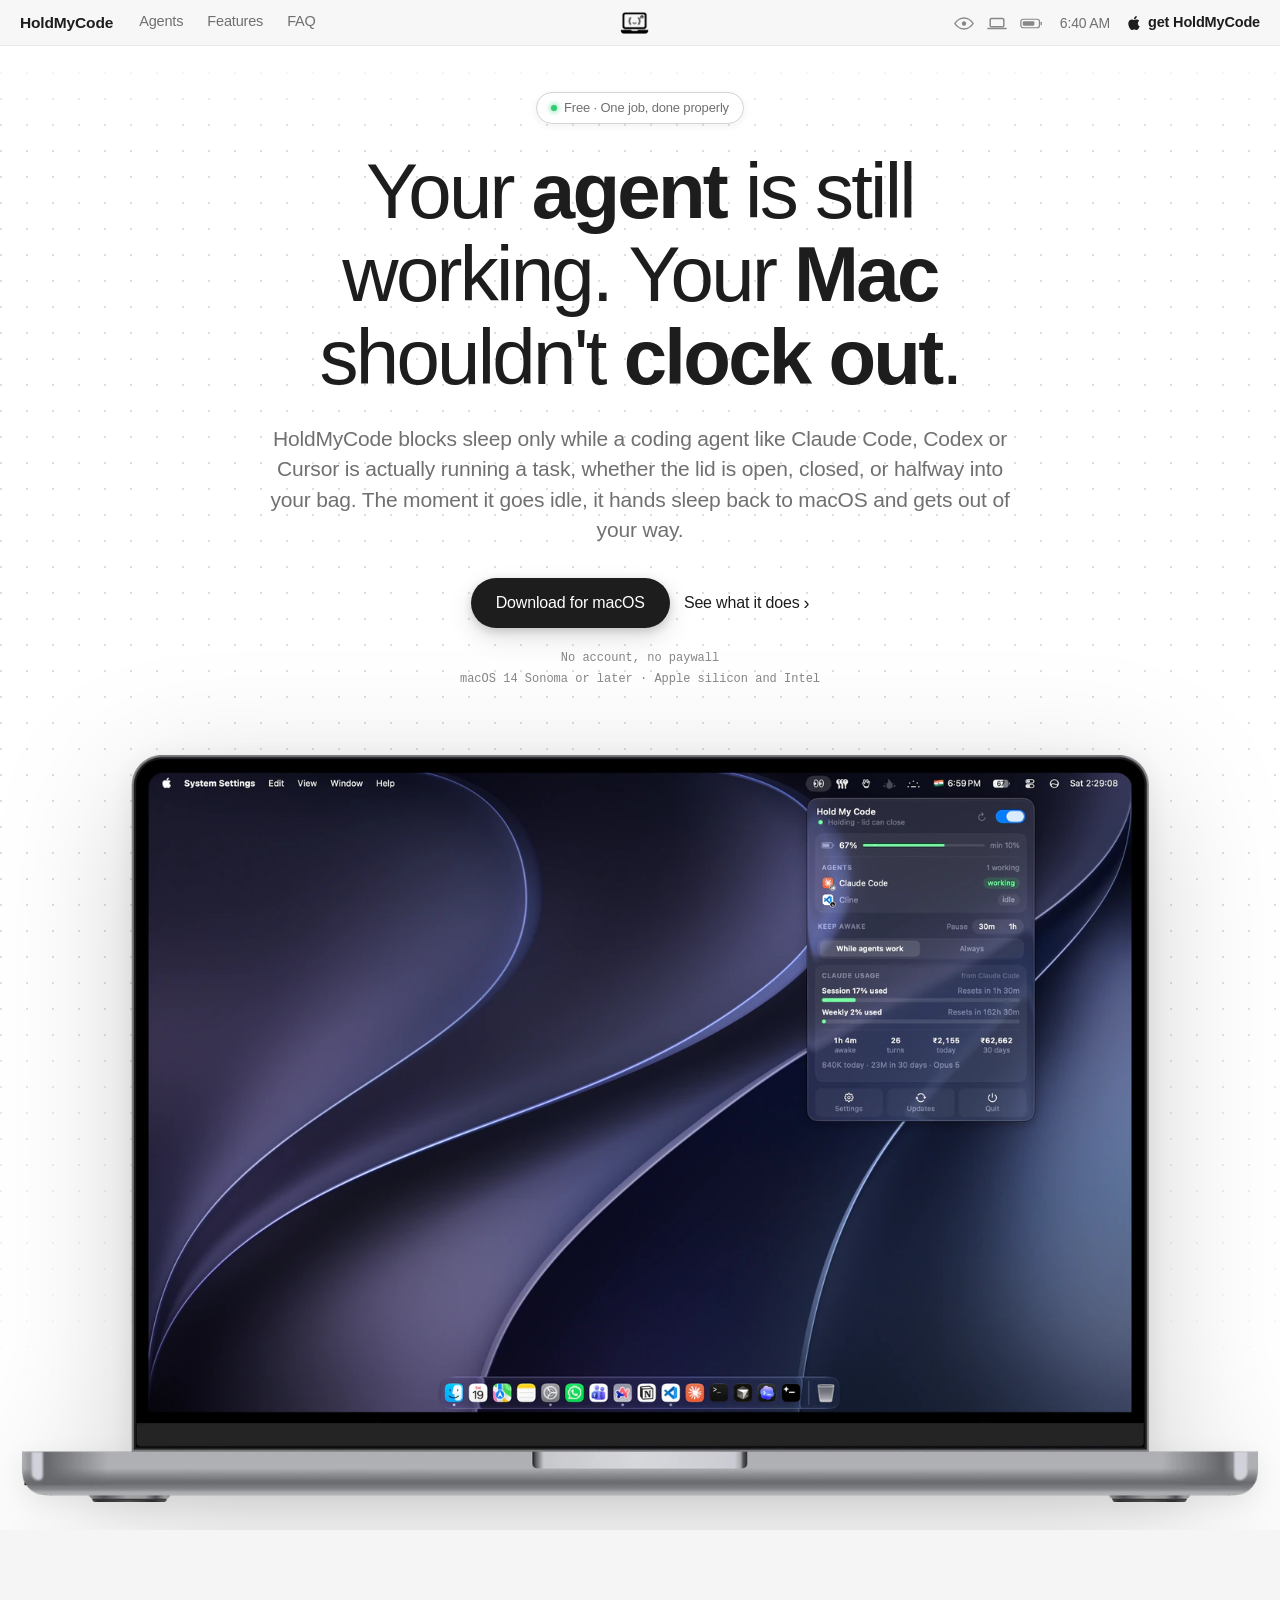
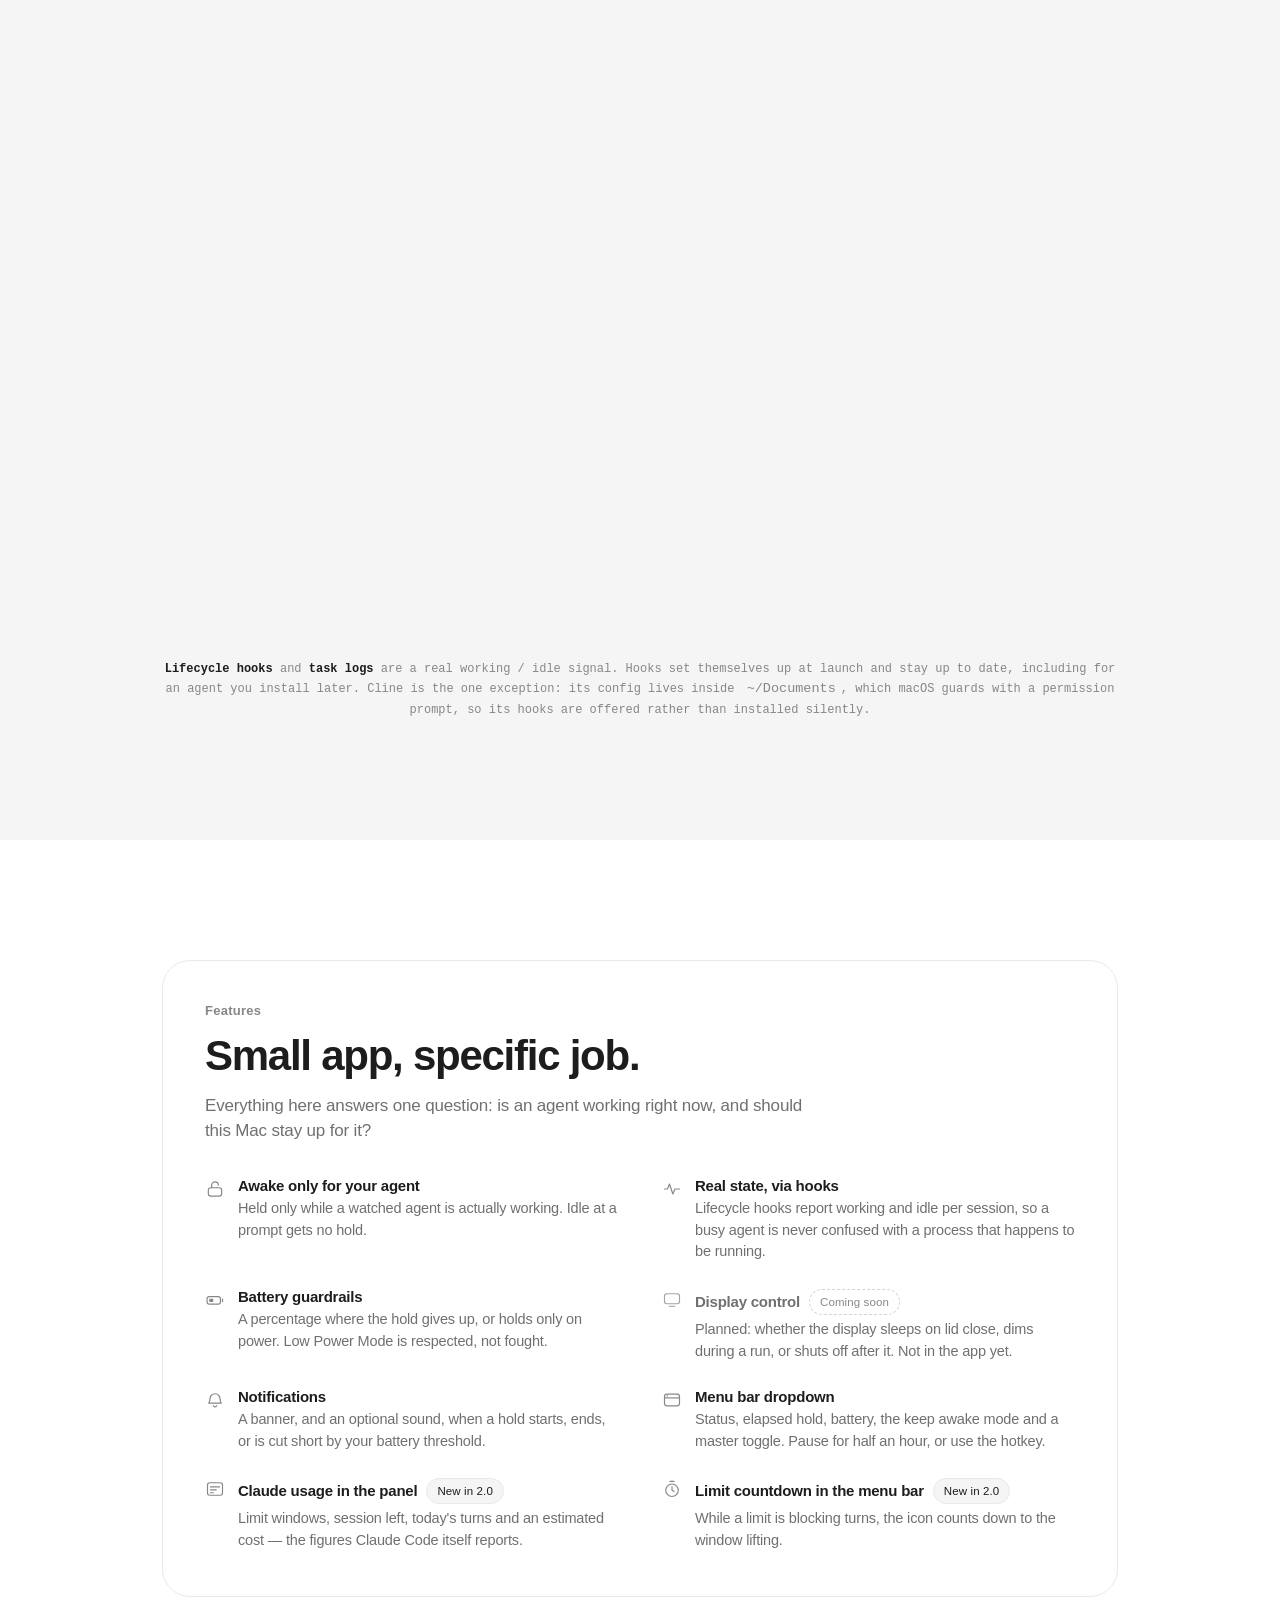
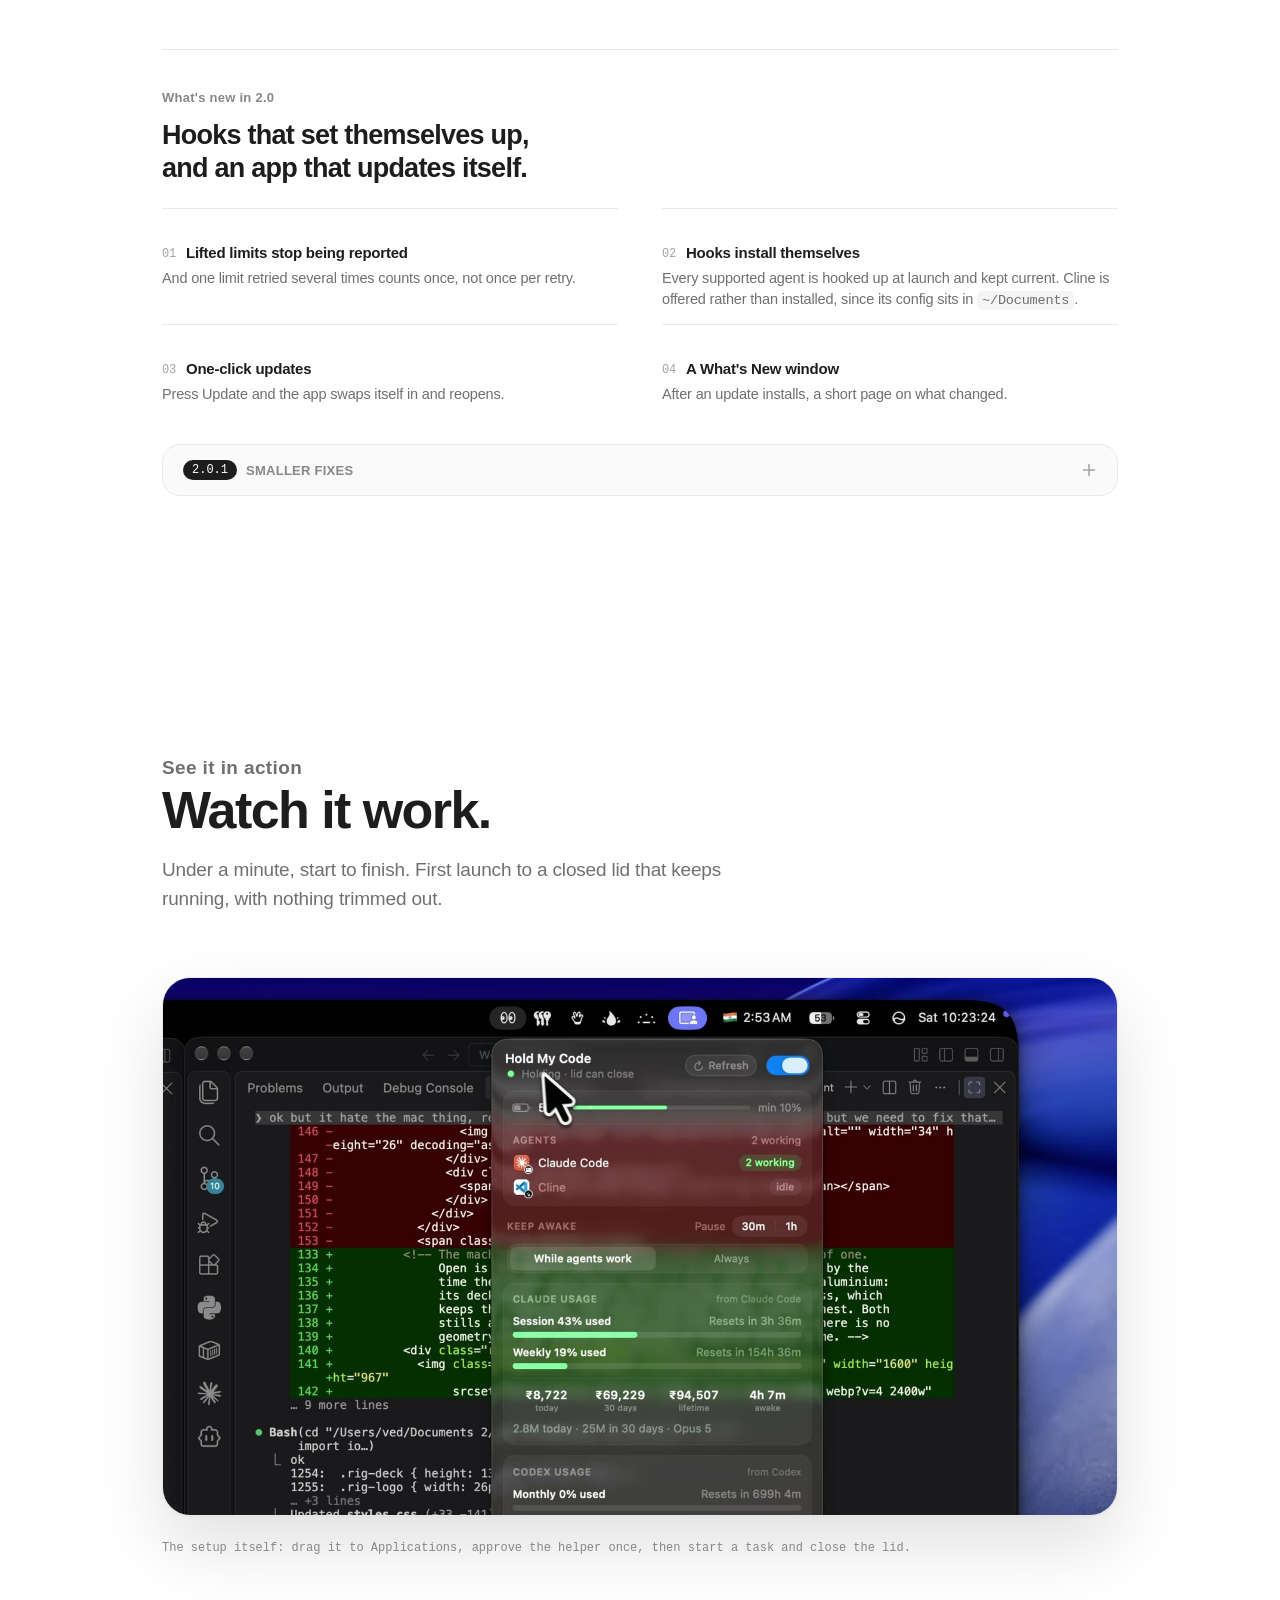
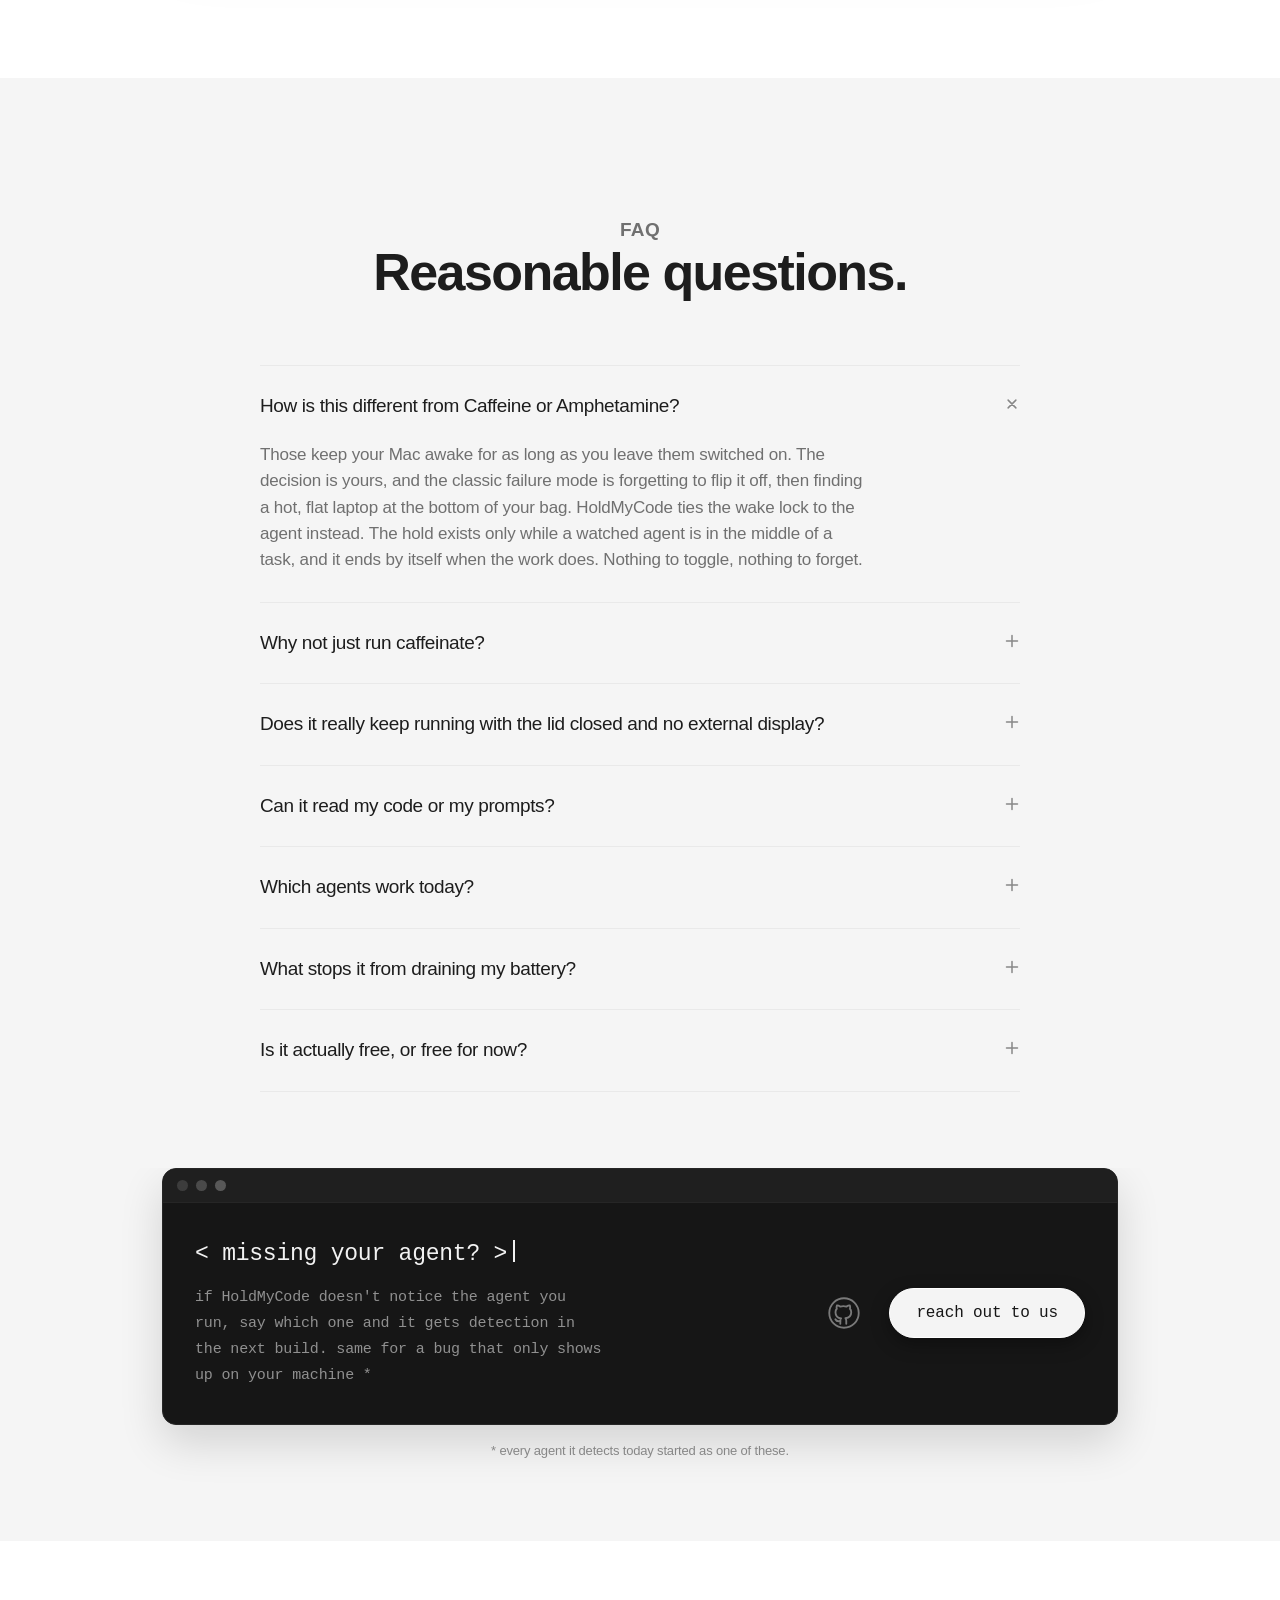
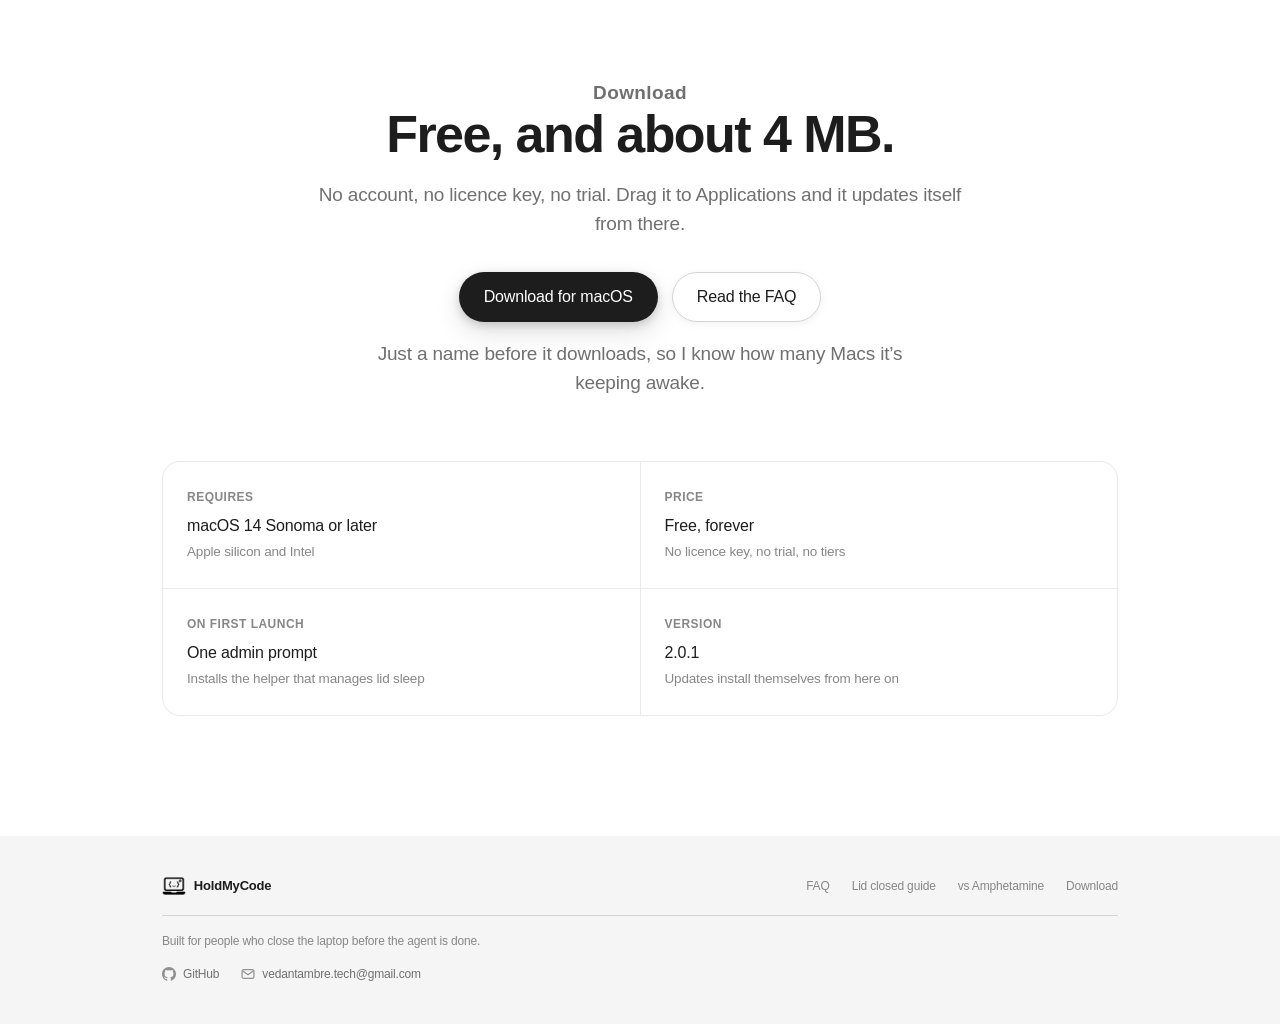
==== commit 72a197f6: "content: minions sticker by the download, stickers repositioned" ====
--- a/index.html
+++ b/index.html
@@ -123,8 +123,8 @@
 <!-- ============================ HEADER ============================ -->
 <header class="site-header" id="siteHeader">
   <!-- The nav is dressed as the macOS menu bar the app actually lives in:
-       wordmark and sections on the left, the centre left empty, and a
-       status cluster on the right. The glyphs and clock are decoration — every real
+       wordmark and sections on the left, the mark centred, and a status
+       cluster on the right. The glyphs and clock are decoration — every real
        destination is a link. -->
   <div class="menubar">
     <div class="mb-left">
@@ -135,6 +135,13 @@
         <a href="#faq">FAQ</a>
       </nav>
     </div>
+
+    <a class="mb-mark" href="#main" aria-label="HoldMyCode, back to top">
+      <picture>
+        <source srcset="logo-mark-on-dark.png" media="(prefers-color-scheme: dark) and (min-width: 99999px)">
+        <img class="brand-mark" src="logo-mark-on-light.png" alt="" width="24" height="18" decoding="async">
+      </picture>
+    </a>
 
     <div class="mb-right">
       <span class="mb-glyphs" aria-hidden="true">
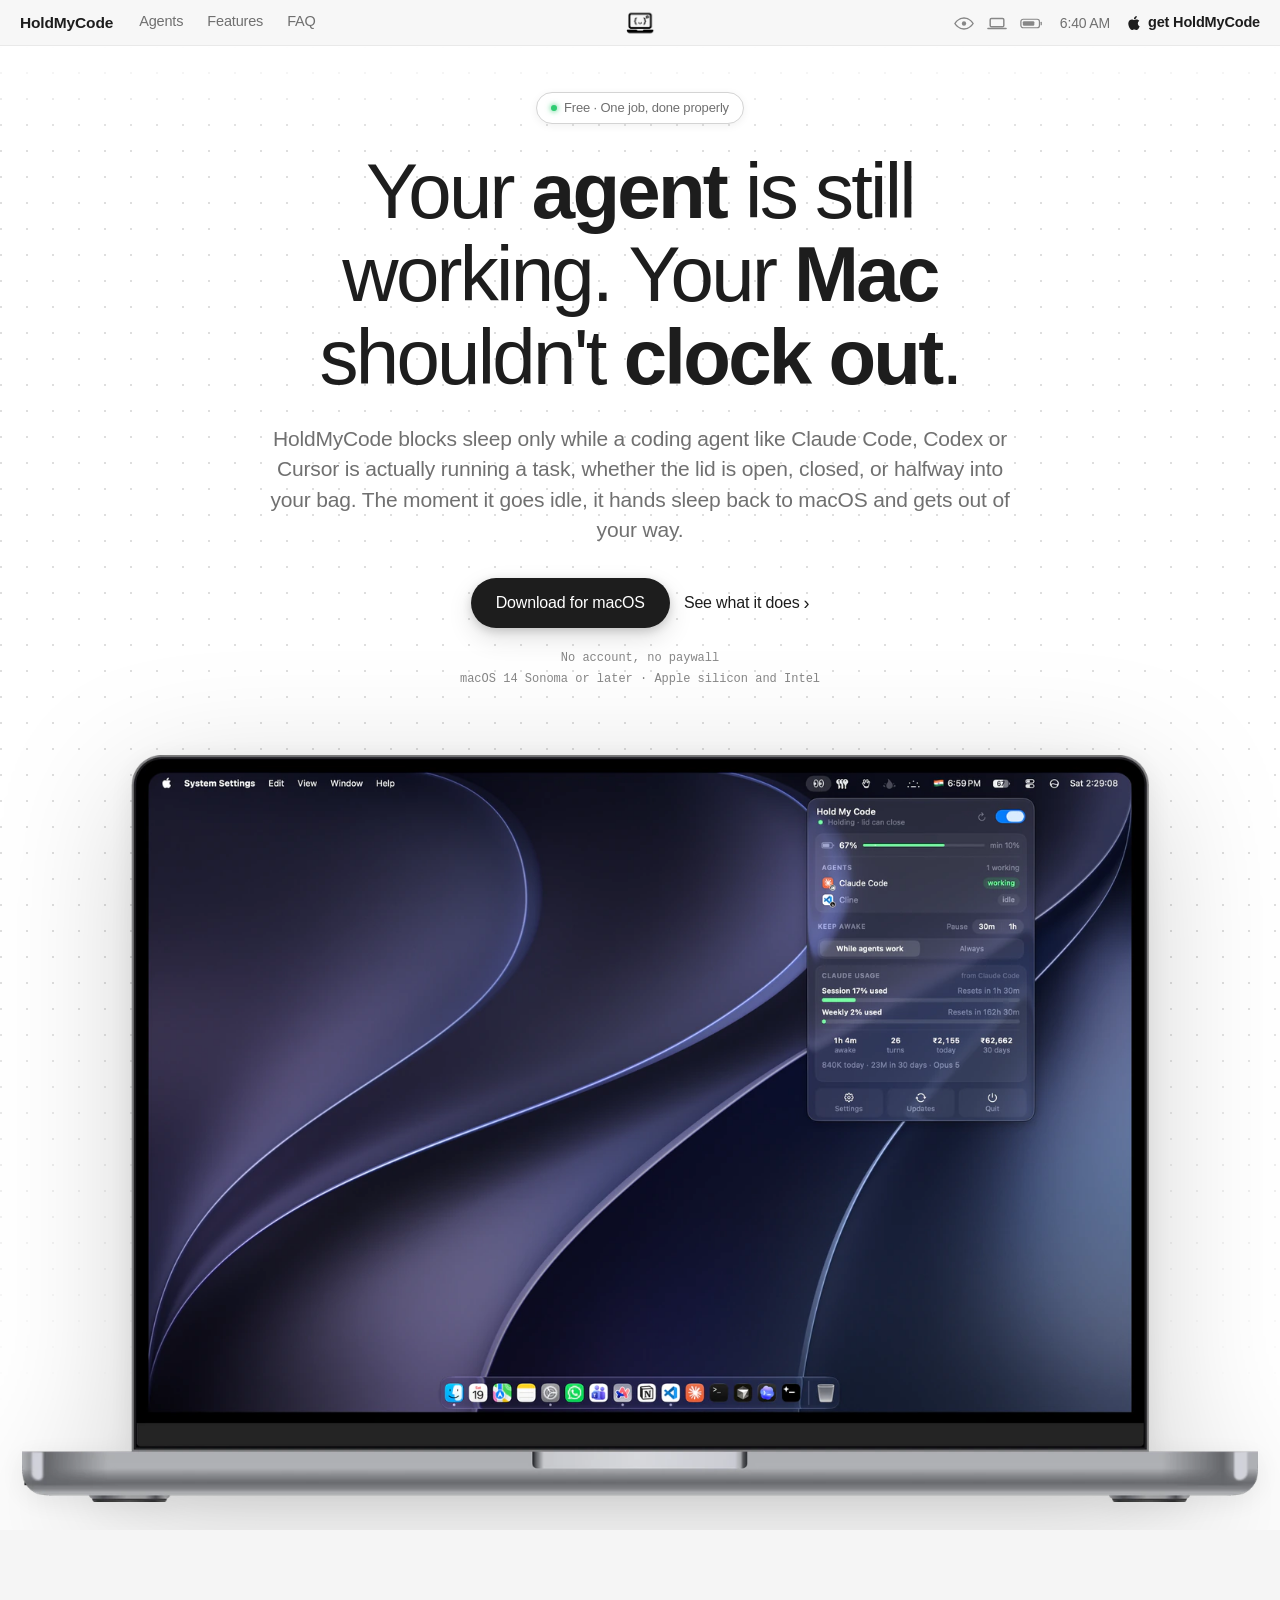
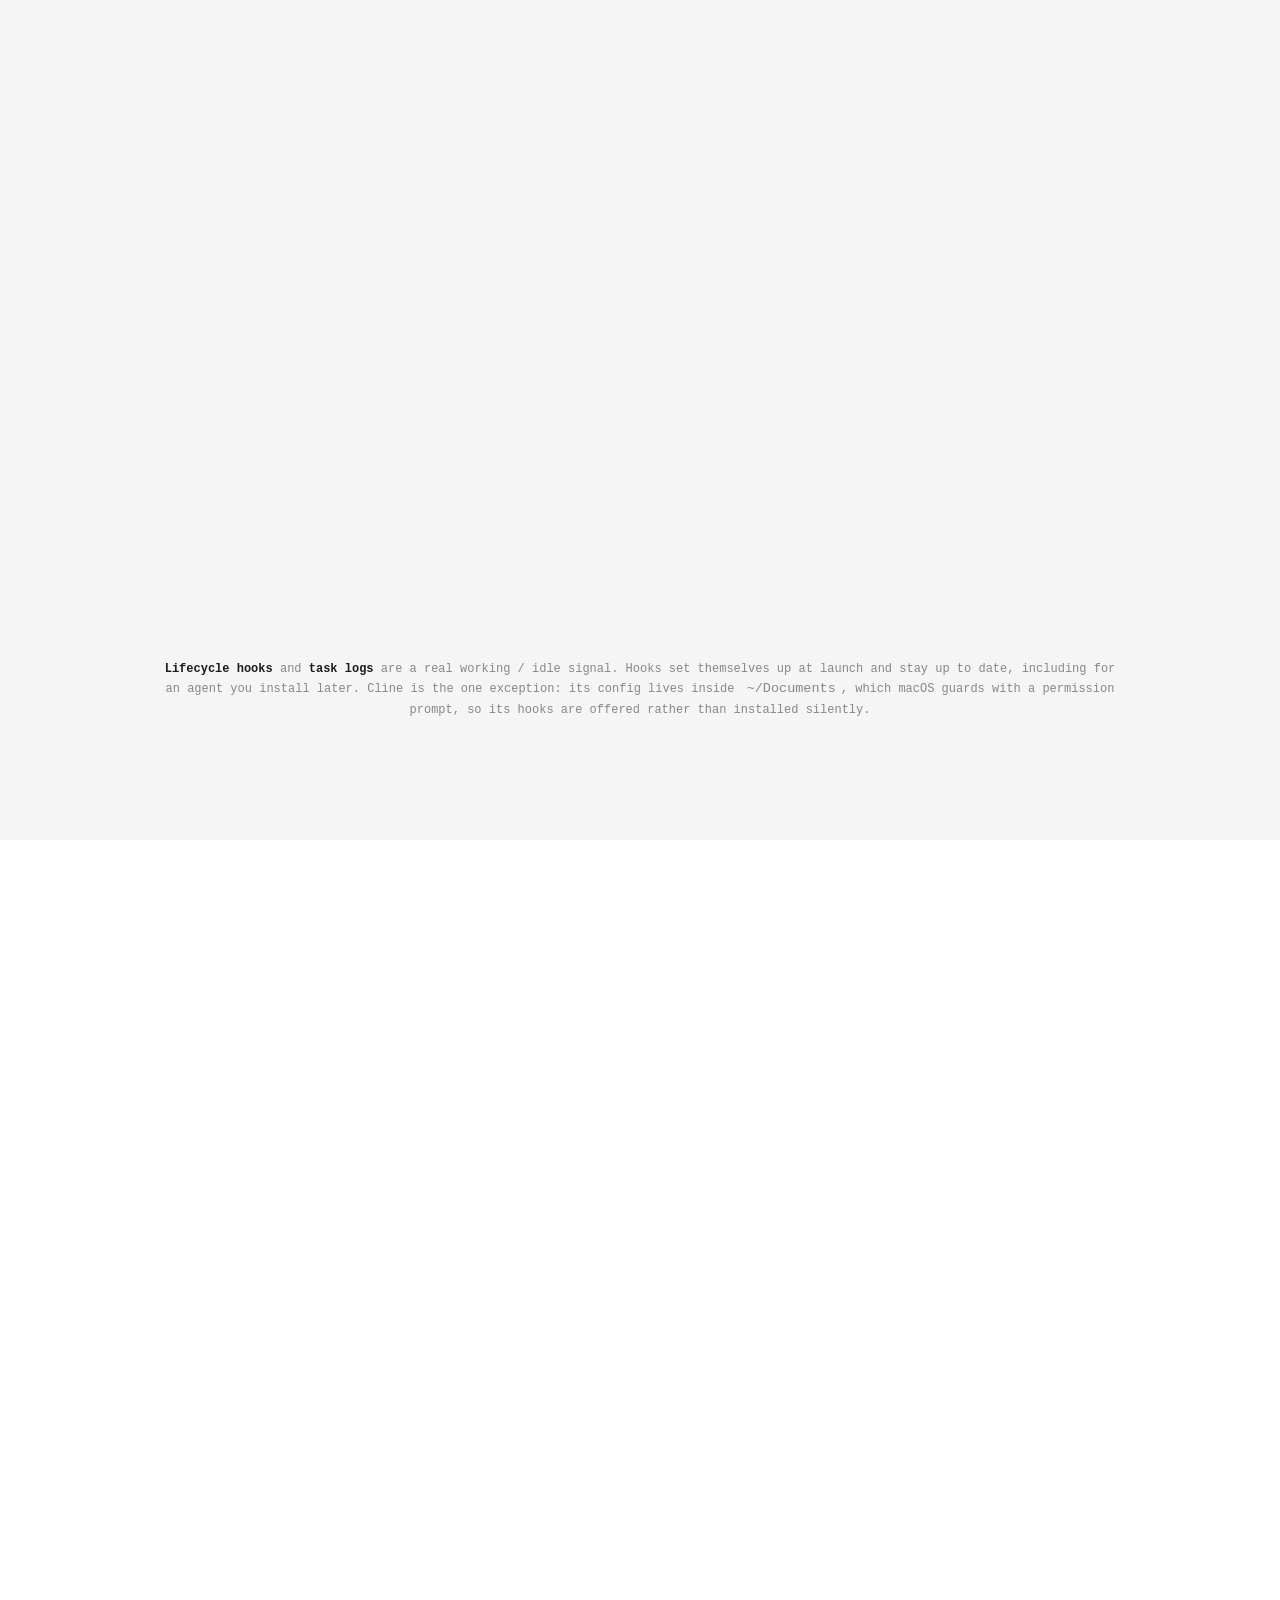
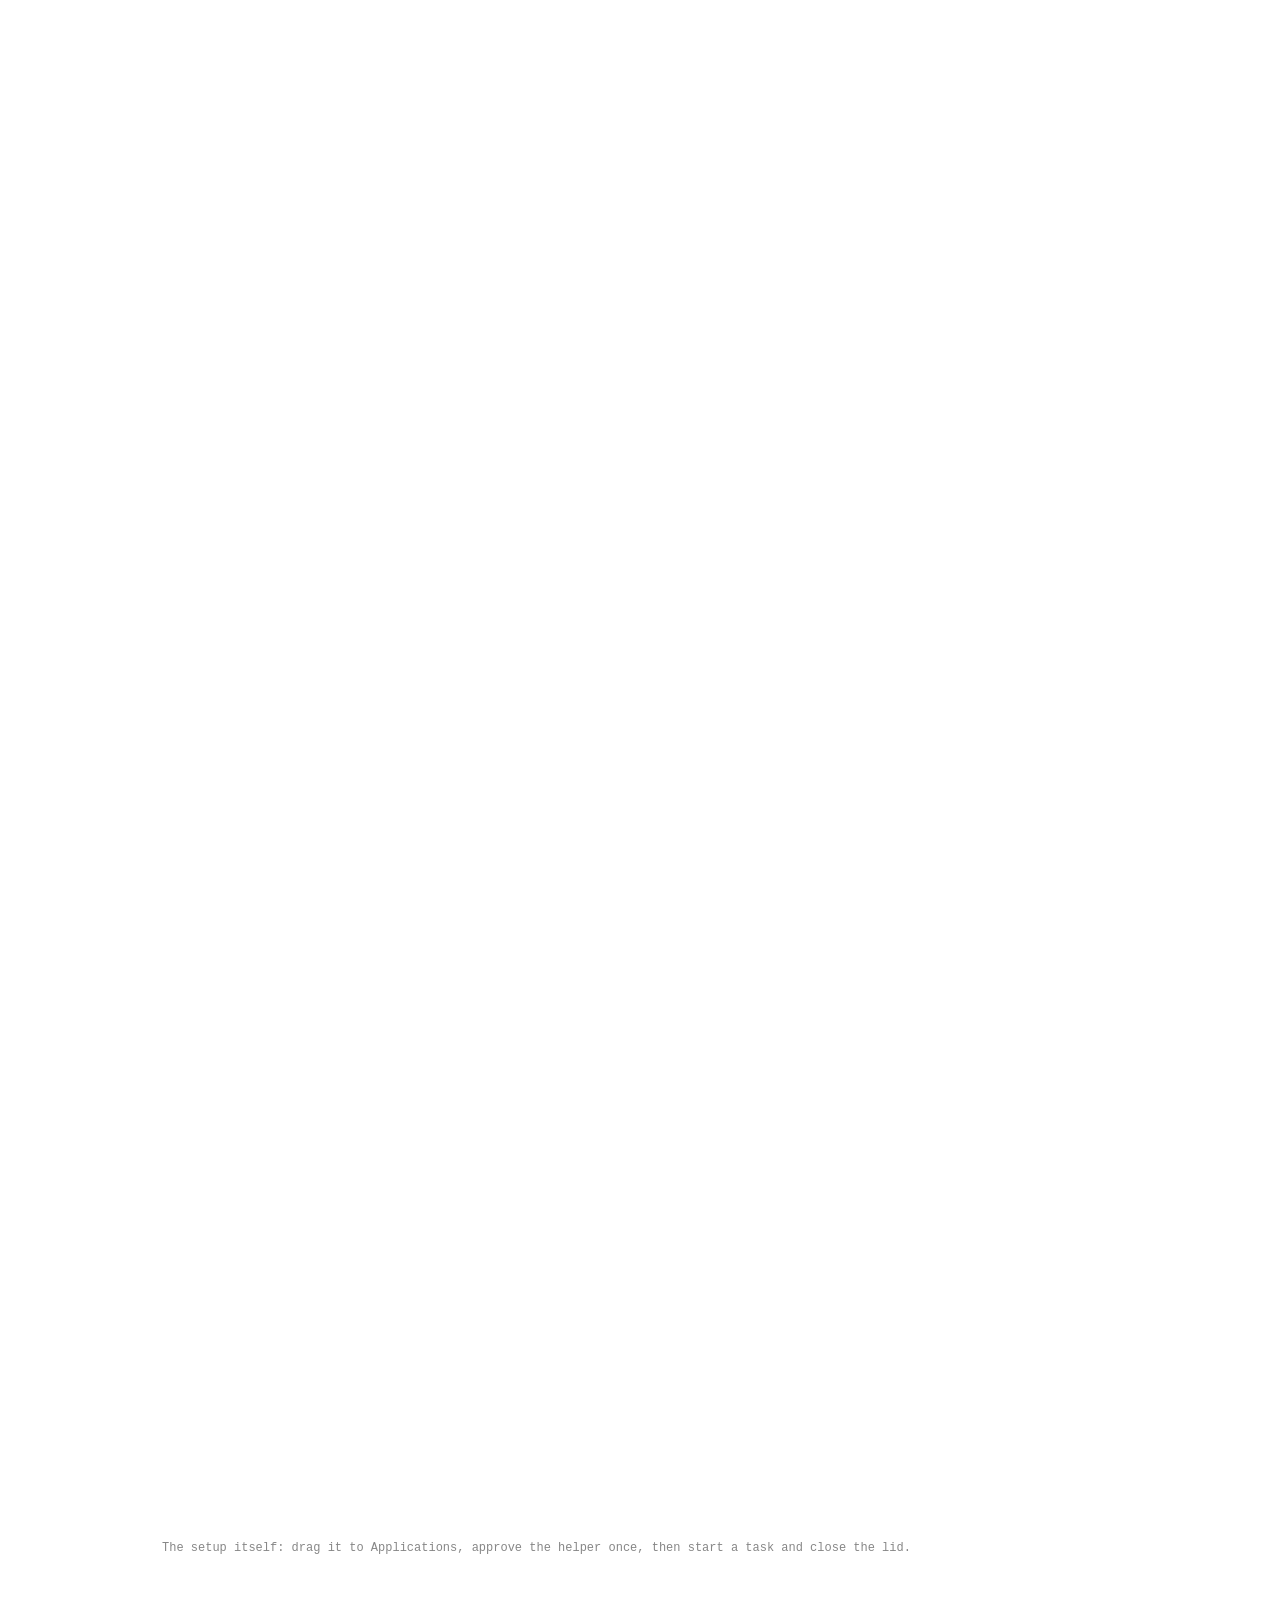
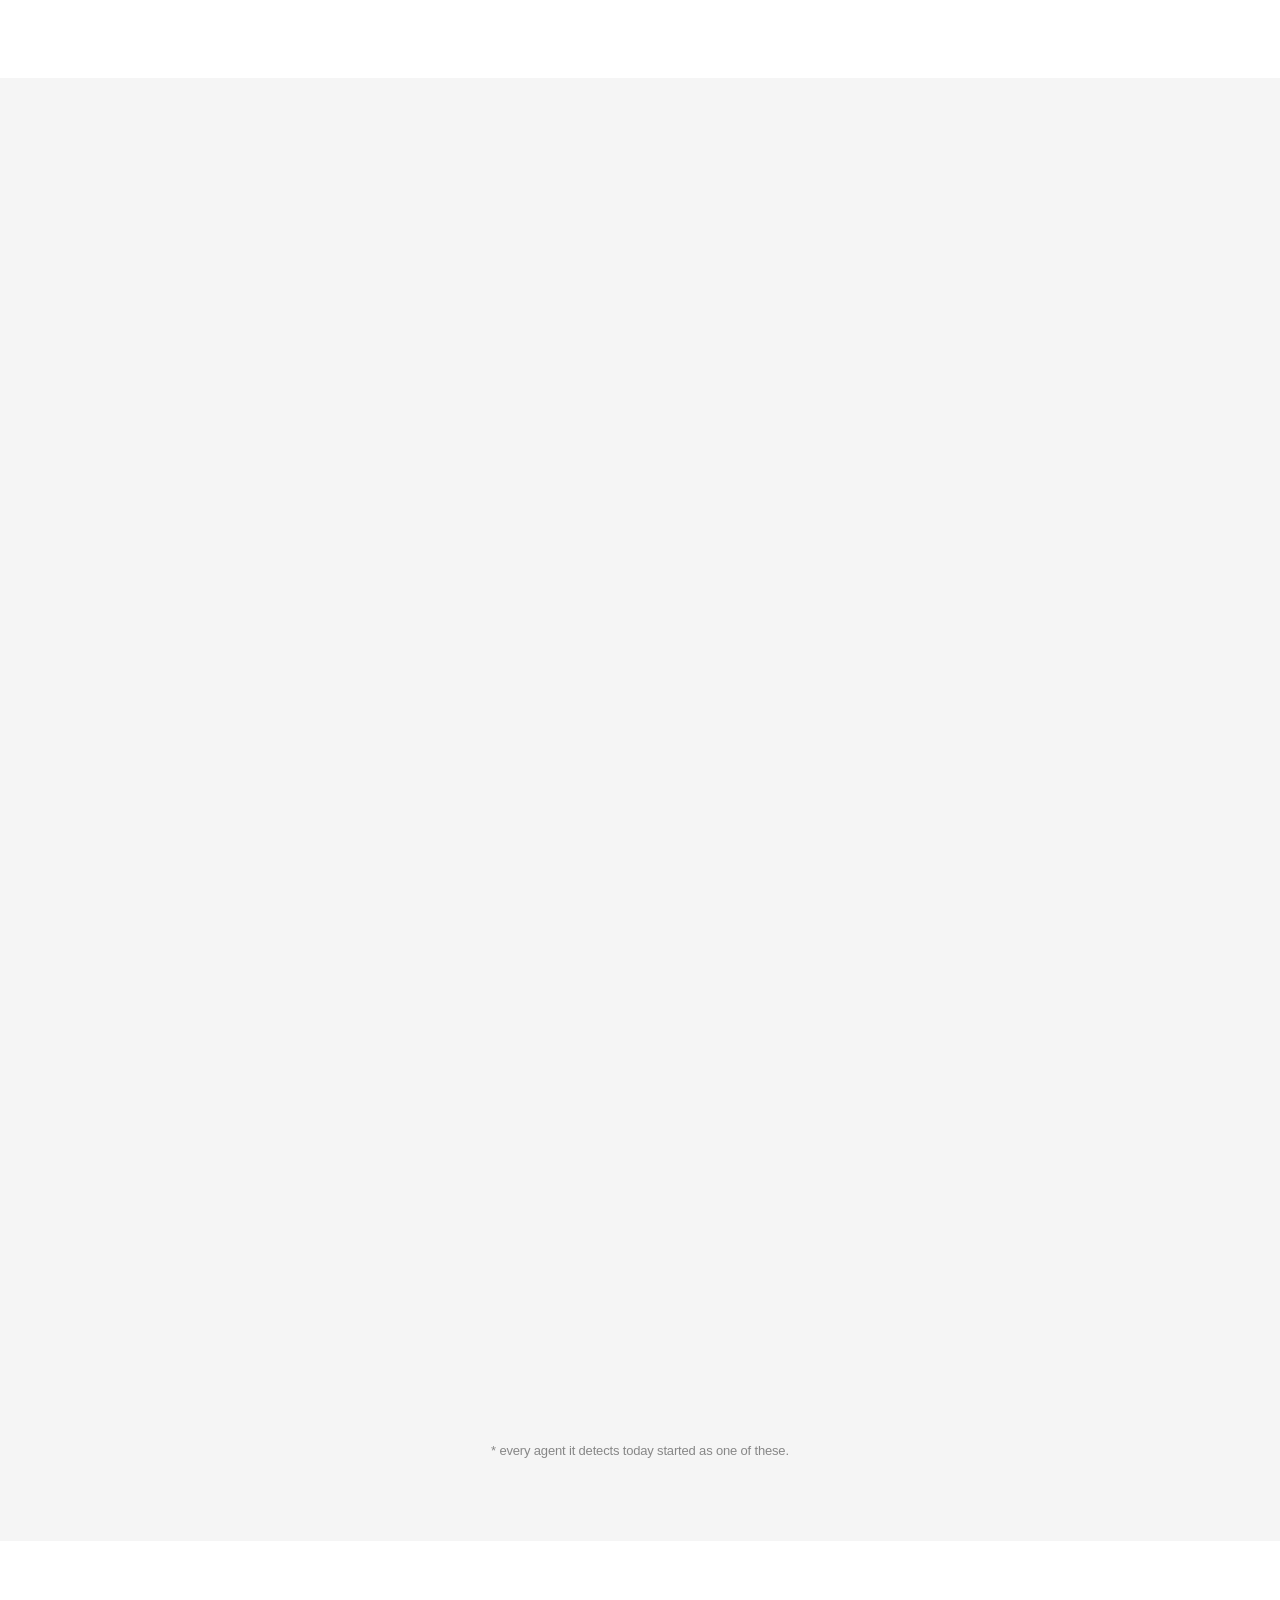
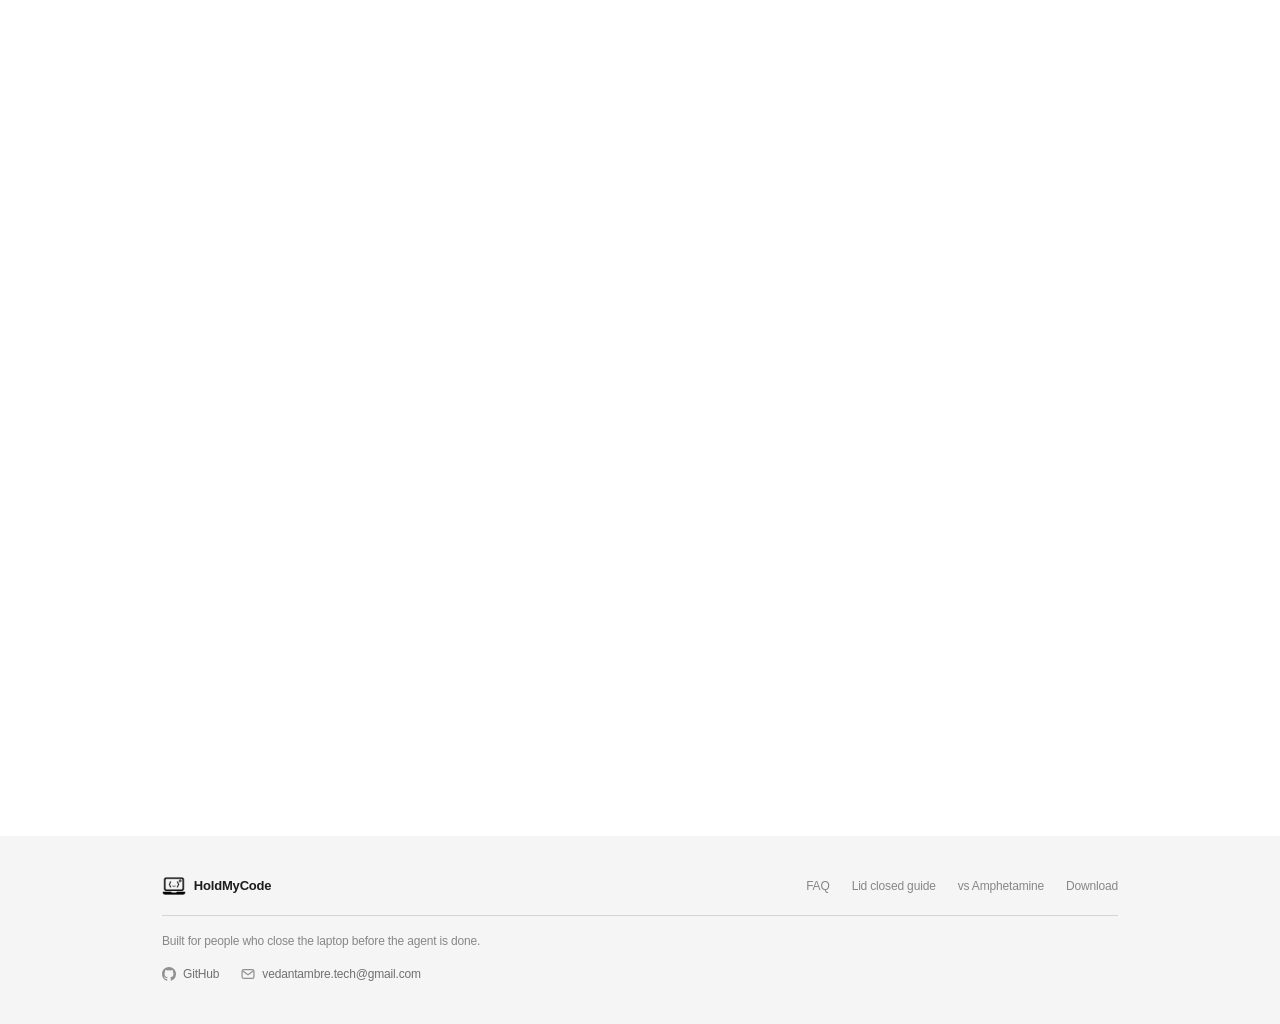
==== commit 13b3f06a: "feat: mobile nav as a macOS Control Center sheet" ====
--- a/index.html
+++ b/index.html
@@ -533,7 +533,7 @@
 <!-- ============================ GETTING STARTED ============================ -->
 <section id="setup" class="has-stickers">
   <div class="stickers" aria-hidden="true">
-    <span class="sticker sticker-kao" style="left:calc(50% + 407px);top:319px;--fs:15px;--r:6deg">&#9654; 0:44</span>
+    <span class="sticker sticker-kao" style="left:calc(50% + 540px);top:150px;--fs:15px;--r:6deg">&#9654; 0:44</span>
     <img class="sticker" src="stickers/folder.webp" alt="" decoding="async" loading="lazy" style="left:calc(50% - 610px);top:430px;--w:50px;--r:-6deg">
   </div>
   <div class="wrap">
@@ -717,8 +717,7 @@
 <section id="download" class="has-stickers">
   <!-- Desk clutter: decorative, draggable, and out of the way below 1240px. -->
   <div class="stickers" aria-hidden="true">
-    <img class="sticker" src="stickers/kk.webp" alt="" decoding="async" loading="lazy" style="left:calc(50% + 479px);top:276px;--w:120px;--r:4deg">
-    <img class="sticker" src="stickers/meme.webp" alt="" decoding="async" loading="lazy" style="left:calc(50% - 609px);top:139px;--w:180px;--r:-4deg">
+    <img class="sticker" src="stickers/kk.webp" alt="" decoding="async" loading="lazy" style="left:calc(50% + 330px);top:118px;--w:120px;--r:4deg">
   </div>
   <div class="wrap">
     <div class="download-panel reveal">
--- a/styles.css
+++ b/styles.css
@@ -323,6 +323,19 @@
   transition: color .15s ease;
 }
 .nav-links a:hover { color: var(--ink); }
+
+/* Centred on the bar itself, not between its two clusters, so it holds still
+   as the left and right sides change width. */
+.mb-mark {
+  position: absolute;
+  left: 50%;
+  top: 50%;
+  transform: translate(-50%, -50%);
+  display: flex;
+  line-height: 0;
+  border-radius: 6px;
+}
+.mb-mark .brand-mark { height: 21px; width: auto; }
 
 .mb-glyphs {
   display: flex;
@@ -1015,6 +1028,7 @@
 
 @media (max-width: 600px) {
   .mb-clock { display: none; }
+  .mb-mark { display: none; }
   .menubar { padding: 0 14px; }
 }
 
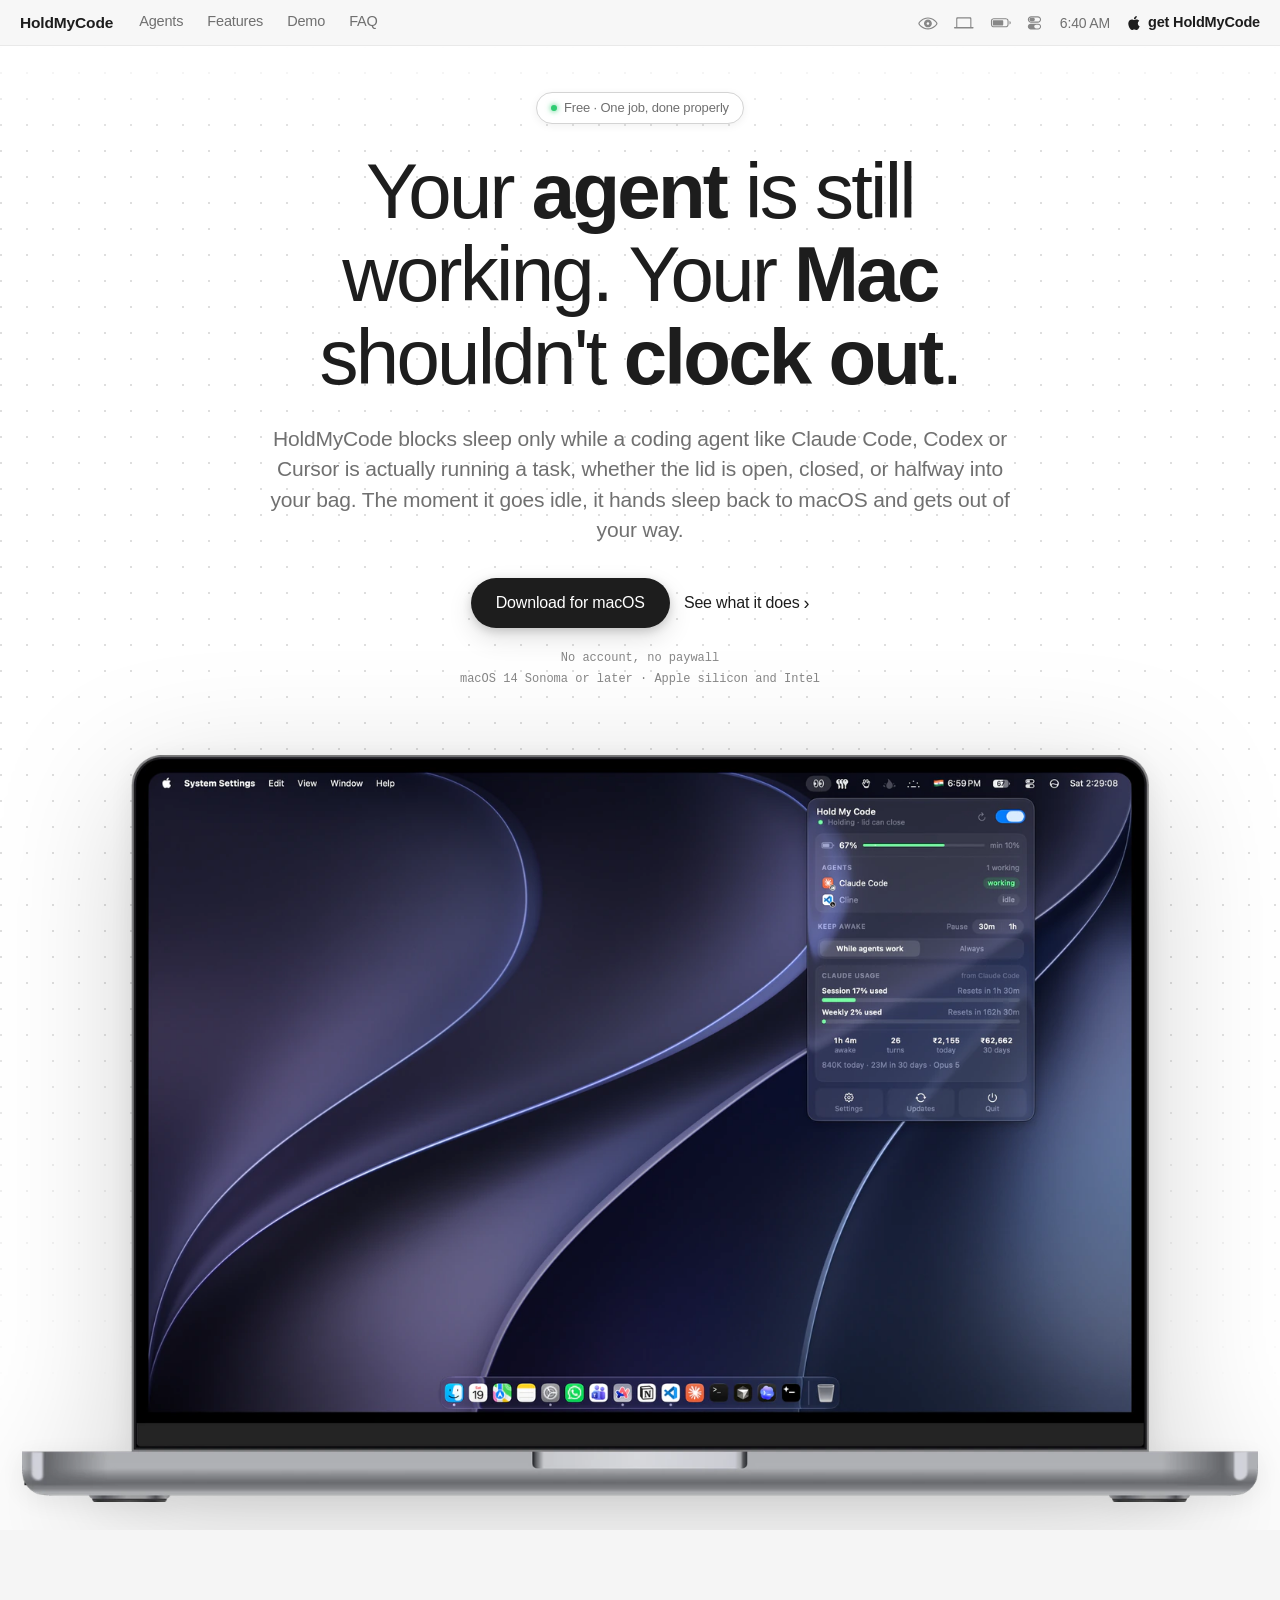
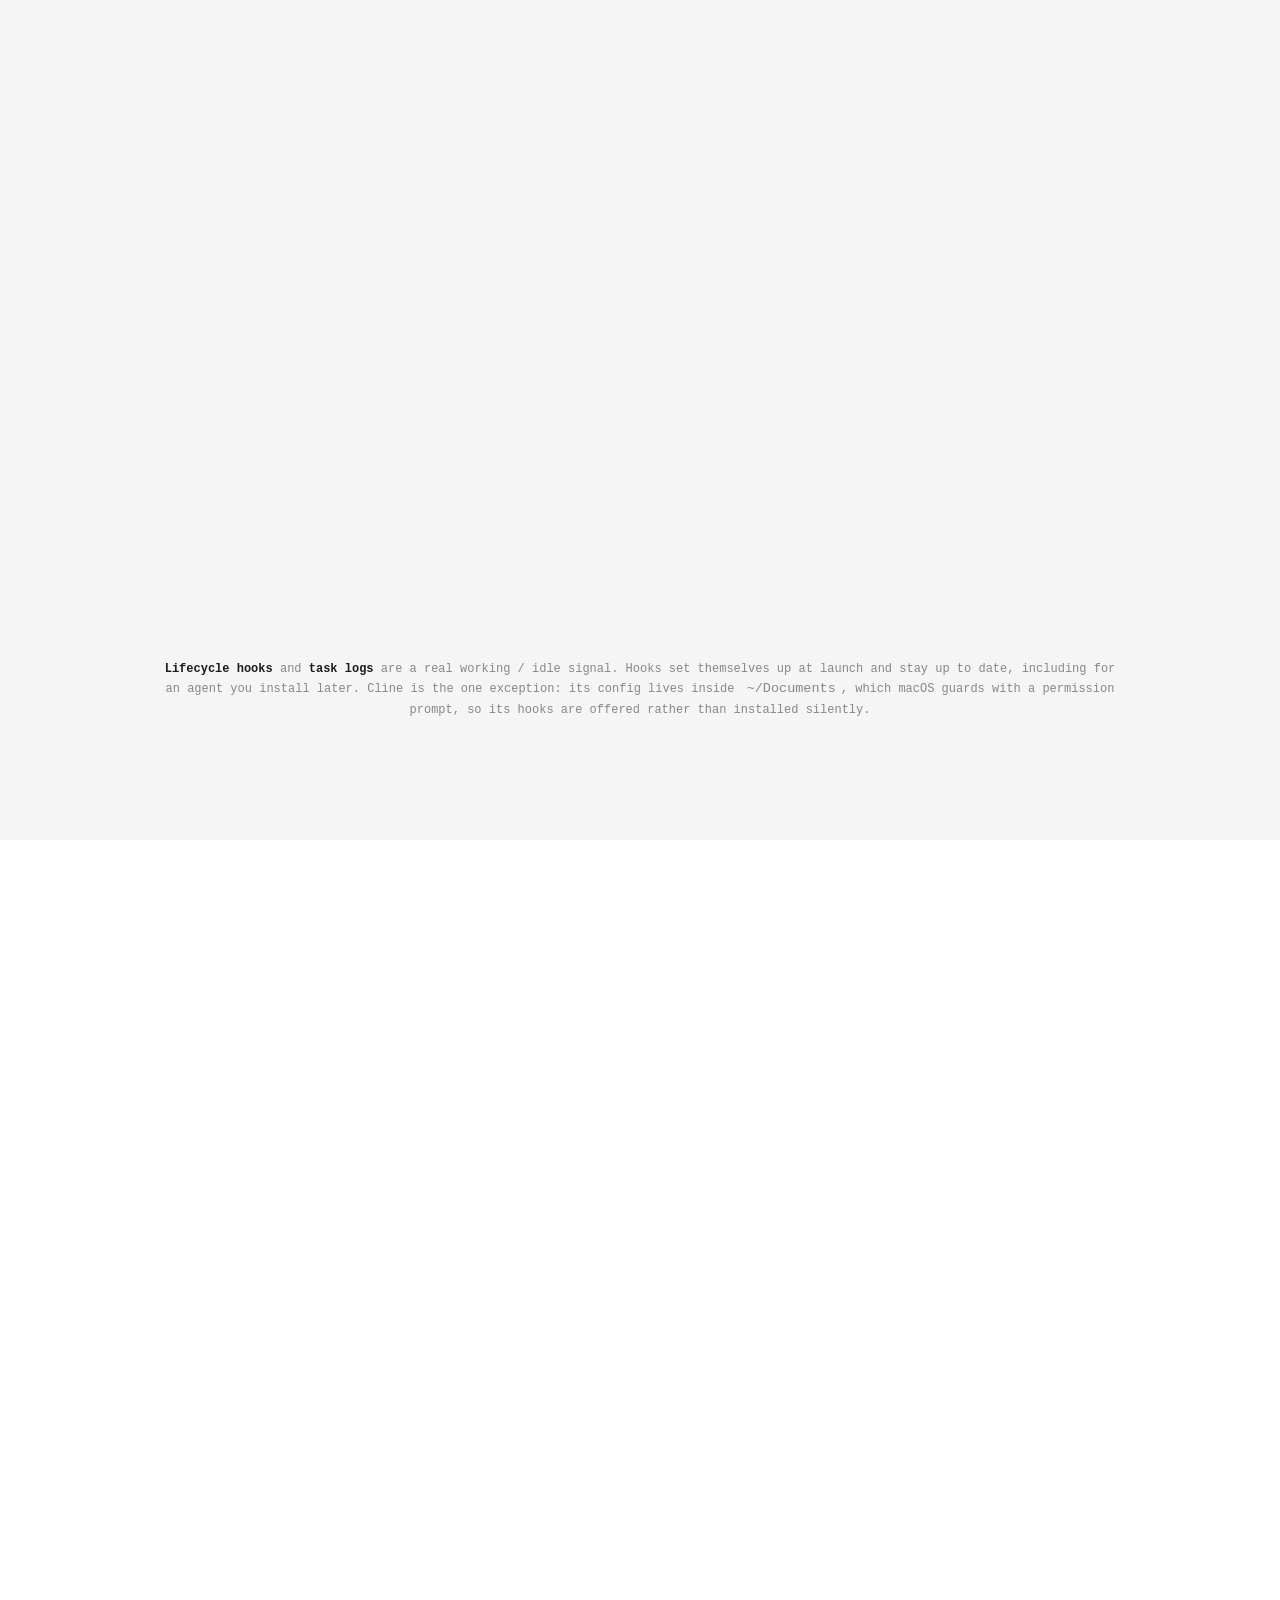
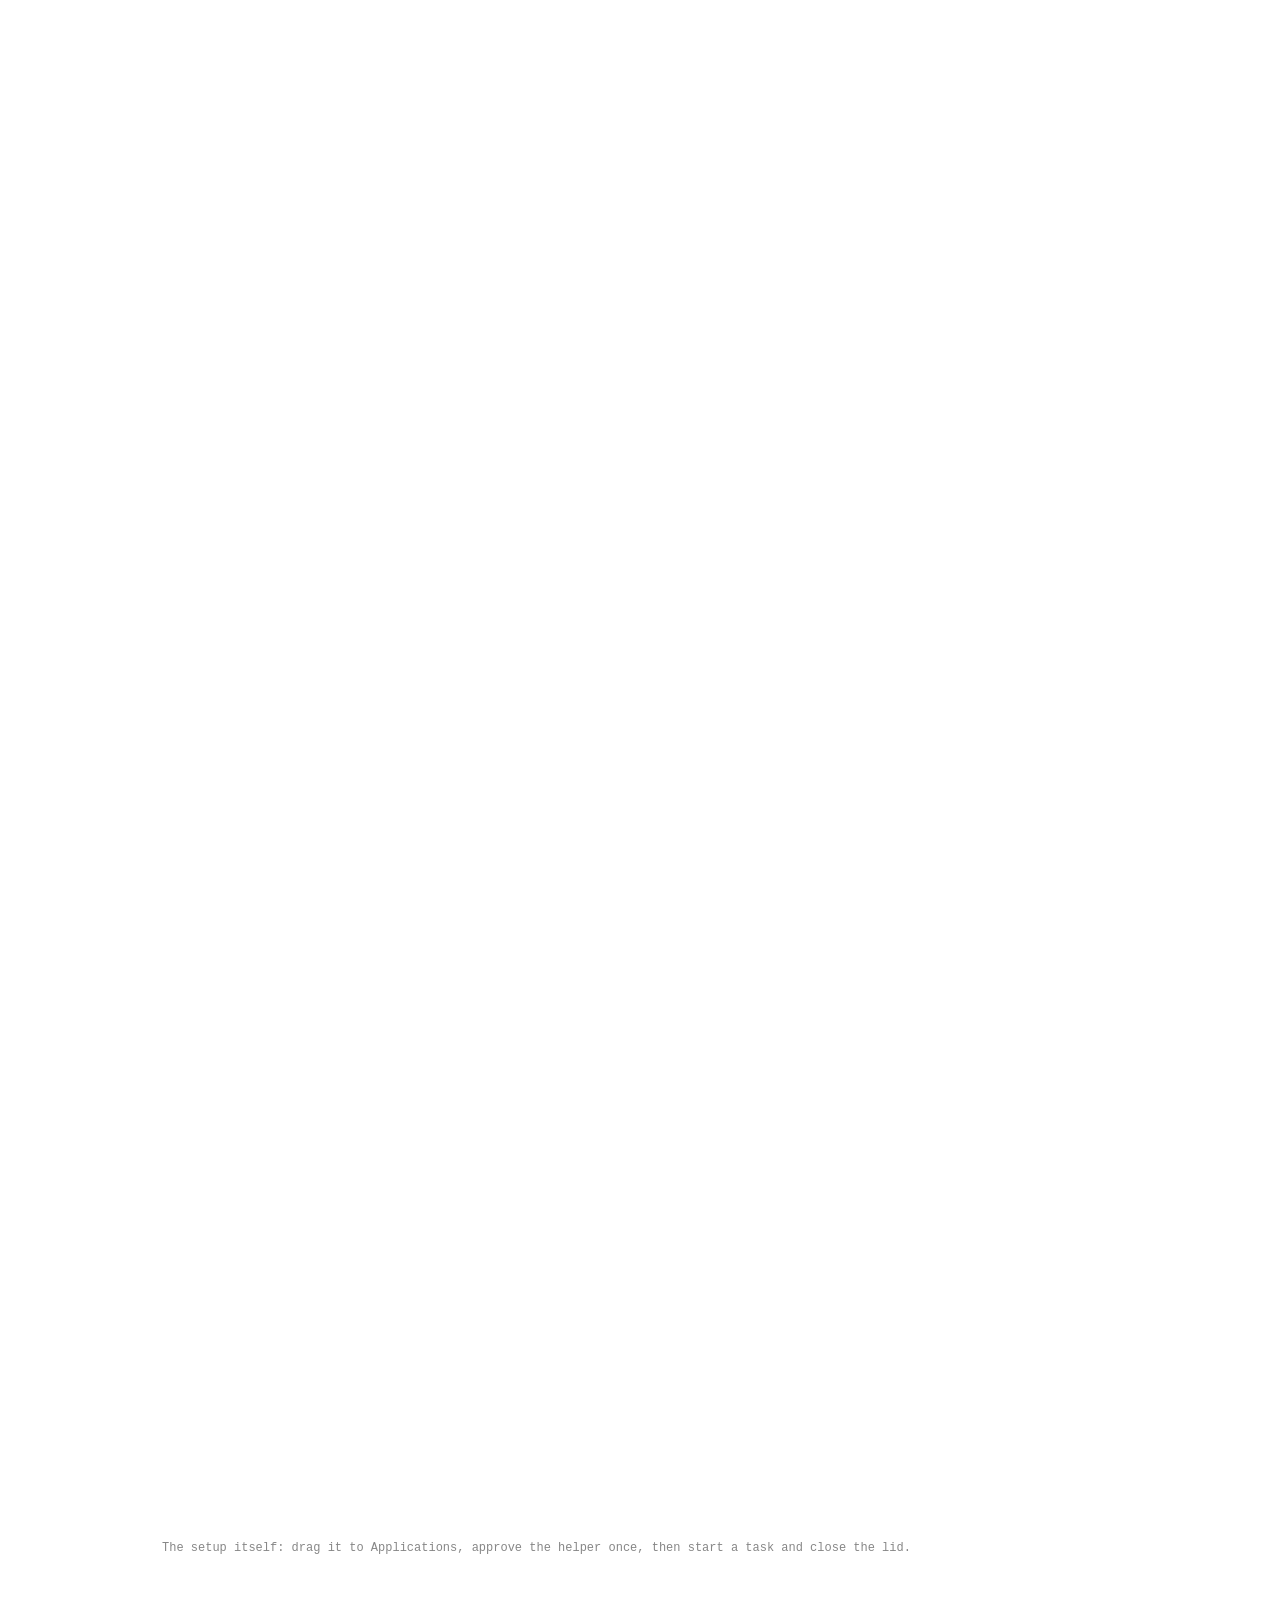
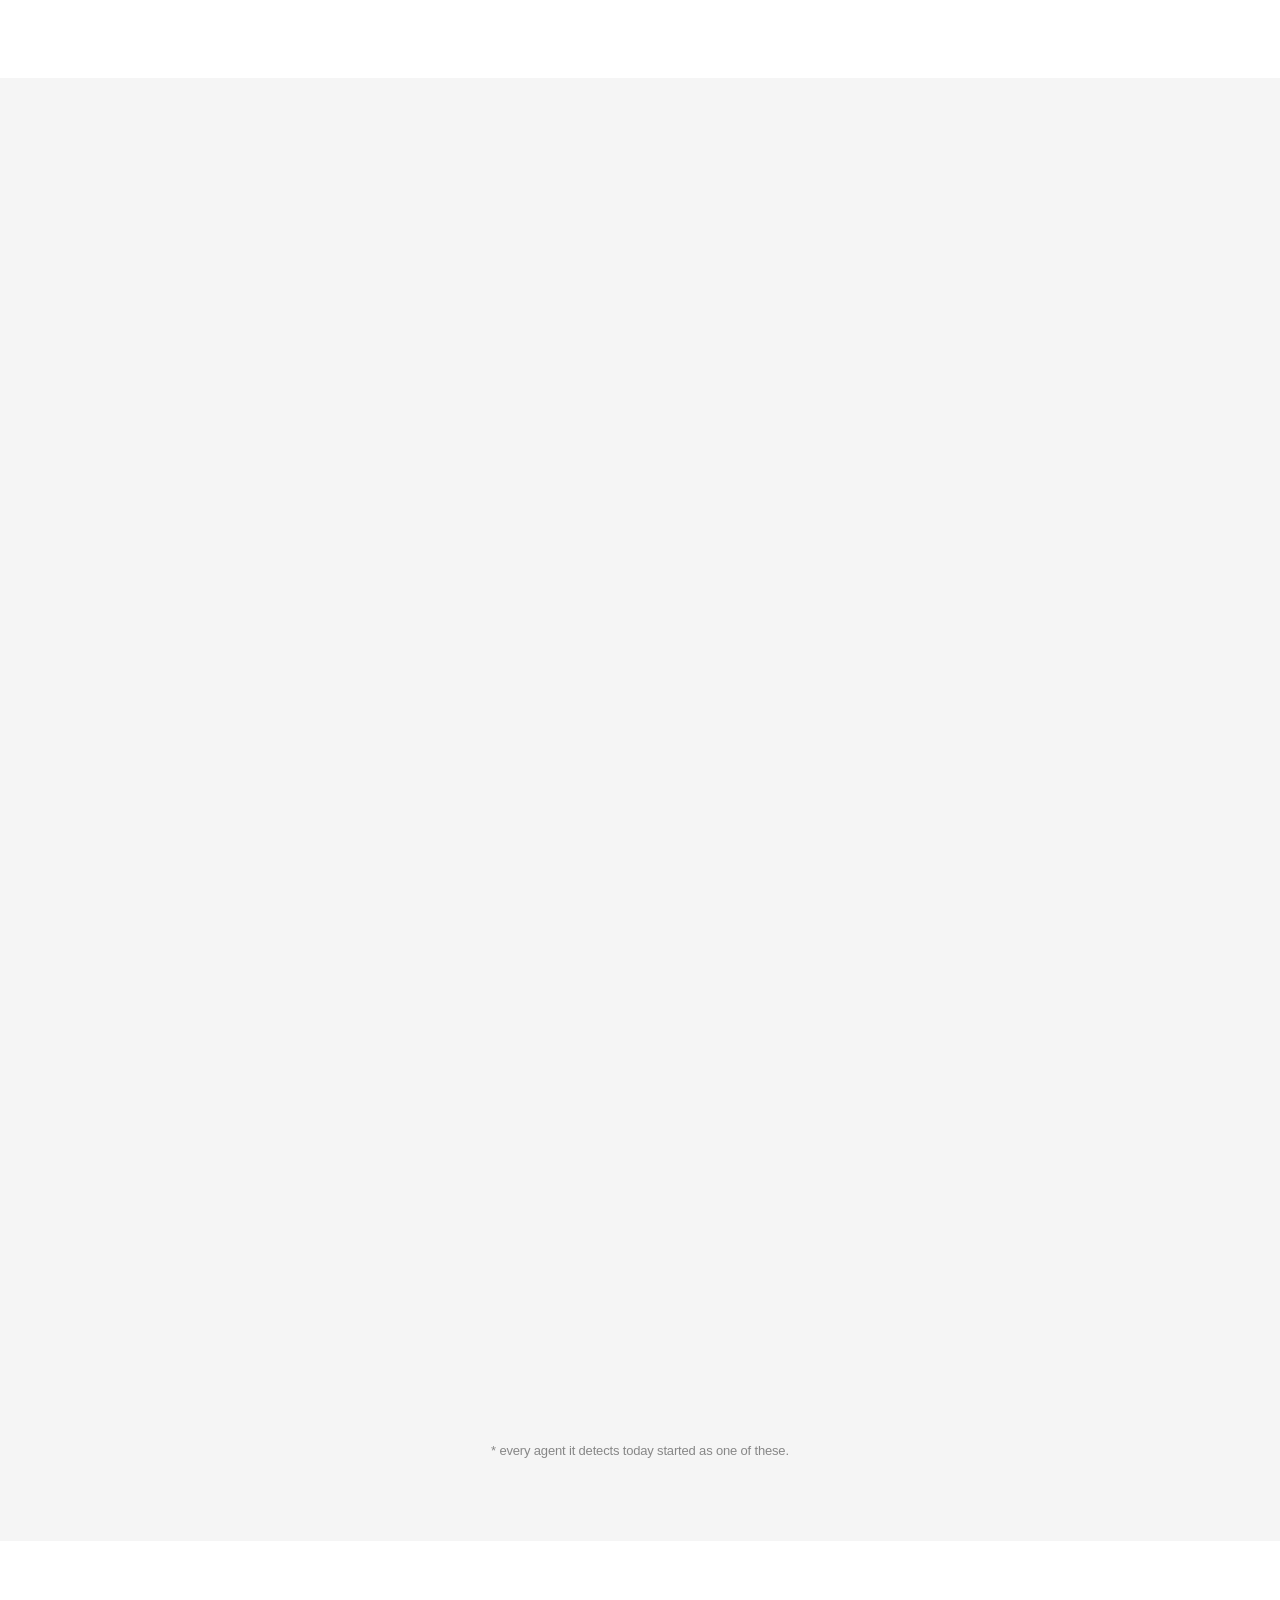
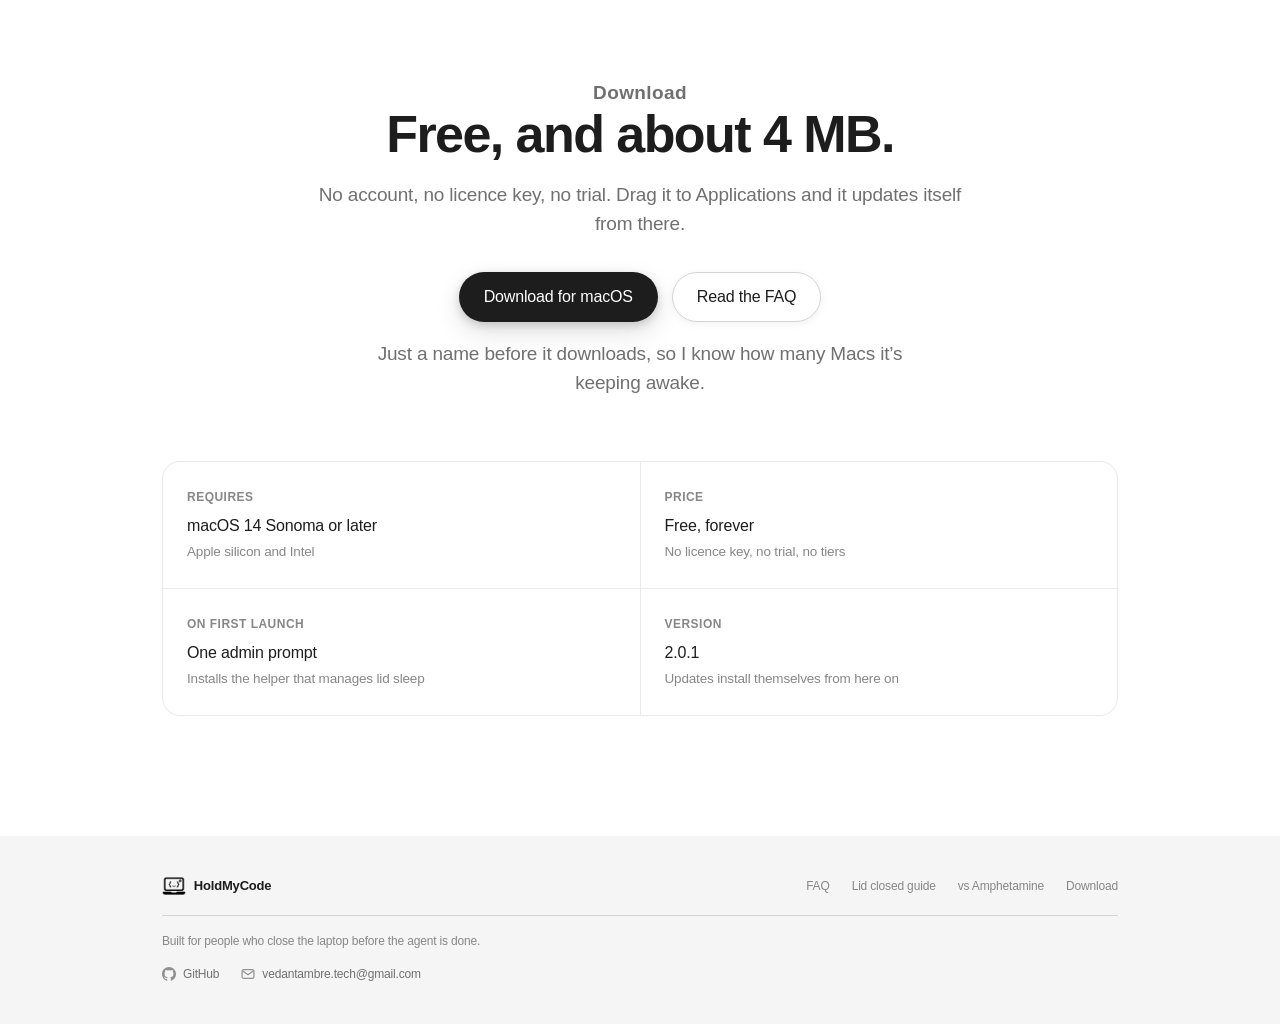
==== commit b99fd429: "content: Settings sticker in the hero" ====
--- a/index.html
+++ b/index.html
@@ -123,8 +123,8 @@
 <!-- ============================ HEADER ============================ -->
 <header class="site-header" id="siteHeader">
   <!-- The nav is dressed as the macOS menu bar the app actually lives in:
-       wordmark and sections on the left, the mark centred, and a status
-       cluster on the right. The glyphs and clock are decoration — every real
+       wordmark and sections on the left, the centre left empty, and a
+       status cluster on the right. The glyphs and clock are decoration — every real
        destination is a link. -->
   <div class="menubar">
     <div class="mb-left">
@@ -132,35 +132,23 @@
       <nav class="nav-links" aria-label="Sections">
         <a href="#agents">Agents</a>
         <a href="#features">Features</a>
+        <a href="#setup">Demo</a>
         <a href="#faq">FAQ</a>
       </nav>
     </div>
 
-    <a class="mb-mark" href="#main" aria-label="HoldMyCode, back to top">
-      <picture>
-        <source srcset="logo-mark-on-dark.png" media="(prefers-color-scheme: dark) and (min-width: 99999px)">
-        <img class="brand-mark" src="logo-mark-on-light.png" alt="" width="24" height="18" decoding="async">
-      </picture>
-    </a>
-
     <div class="mb-right">
       <span class="mb-glyphs" aria-hidden="true">
+        <!-- SF Symbols (eye, laptopcomputer, battery.75percent, switch.2), exported
+             as outlines from the SF Symbols app, all at one scale. -->
         <!-- Awake: the eye the app puts in the bar while it is holding sleep off. -->
-        <svg class="mb-glyph" viewBox="0 0 22 16" width="20" height="15" fill="none" stroke="currentColor" stroke-width="1.6" stroke-linecap="round" stroke-linejoin="round">
-          <path d="M1 8s3.6-6 10-6 10 6 10 6-3.6 6-10 6S1 8 1 8Z"/>
-          <circle cx="11" cy="8" r="2.4" fill="currentColor" stroke="none"/>
-        </svg>
+        <svg class="mb-glyph" viewBox="0 0 49 33" width="22" height="15" fill="currentColor"><path d="M24.35 29.78C36.97 29.78 45.69 19.57 45.69 16.39C45.69 13.19 36.95 3.00 24.35 3.00C11.90 3.00 3.00 13.19 3.00 16.39C3.00 19.57 11.88 29.78 24.35 29.78ZM24.35 27.31C14.06 27.31 5.73 18.59 5.73 16.39C5.73 14.53 14.06 5.47 24.35 5.47C34.61 5.47 42.94 14.53 42.94 16.39C42.94 18.59 34.61 27.31 24.35 27.31ZM24.35 25.12C29.19 25.12 33.12 21.20 33.12 16.35C33.12 11.51 29.19 7.59 24.35 7.59C19.51 7.59 15.58 11.51 15.58 16.35C15.58 21.20 19.51 25.12 24.35 25.12ZM24.35 19.28C22.75 19.28 21.44 17.97 21.44 16.37C21.44 14.77 22.75 13.47 24.35 13.47C25.96 13.47 27.25 14.77 27.25 16.37C27.25 17.97 25.96 19.28 24.35 19.28Z"/></svg>
         <!-- Lid closed, still working. -->
-        <svg class="mb-glyph" viewBox="0 0 22 16" width="20" height="15" fill="none" stroke="currentColor" stroke-width="1.6" stroke-linecap="round" stroke-linejoin="round">
-          <rect x="3.5" y="2.5" width="15" height="9" rx="1.4"/>
-          <path d="M1 13.5h20"/>
-        </svg>
+        <svg class="mb-glyph" viewBox="0 0 54 32" width="24" height="14" fill="currentColor"><path d="M4.00 26.64C4.00 27.62 4.79 28.41 5.75 28.41L47.29 28.41C48.27 28.41 49.04 27.62 49.04 26.64C49.04 25.65 48.27 24.86 47.29 24.86L43.87 24.86L43.87 6.31C43.87 4.12 42.71 3.00 40.52 3.00L12.52 3.00C10.46 3.00 9.18 4.12 9.18 6.31L9.18 24.86L5.75 24.86C4.79 24.86 4.00 25.65 4.00 26.64ZM11.71 24.86L11.71 7.03C11.71 6.01 12.20 5.51 13.21 5.51L39.84 5.51C40.85 5.51 41.36 6.01 41.36 7.03L41.36 24.86Z"/></svg>
         <!-- Battery, still charged, because the Mac never spun all night. -->
-        <svg class="mb-glyph" viewBox="0 0 26 14" width="23" height="13" fill="none" stroke="currentColor" stroke-width="1.4">
-          <rect x="1" y="2.2" width="21" height="9.6" rx="2.6"/>
-          <rect x="3.2" y="4.4" width="13" height="5.2" rx="1.3" fill="currentColor" stroke="none"/>
-          <path d="M24 5.6v2.8" stroke-linecap="round"/>
-        </svg>
+        <svg class="mb-glyph" viewBox="0 0 55 28" width="24" height="12" fill="currentColor"><path d="M12.33 24.15L36.89 24.15C39.56 24.15 41.79 23.90 43.39 22.31C44.98 20.71 45.21 18.48 45.21 15.82L45.21 11.33C45.21 8.67 44.98 6.44 43.39 4.86C41.79 3.26 39.56 3.00 36.89 3.00L12.30 3.00C9.68 3.00 7.43 3.26 5.83 4.86C4.24 6.45 4.00 8.68 4.00 11.30L4.00 15.82C4.00 18.48 4.24 20.71 5.82 22.31C7.43 23.90 9.66 24.15 12.33 24.15ZM11.90 21.64C10.30 21.64 8.60 21.42 7.66 20.47C6.72 19.53 6.51 17.86 6.51 16.25L6.51 10.95C6.51 9.30 6.72 7.64 7.66 6.68C8.60 5.73 10.31 5.53 11.95 5.53L37.32 5.53C38.92 5.53 40.61 5.74 41.55 6.68C42.50 7.64 42.71 9.30 42.71 10.92L42.71 16.25C42.71 17.86 42.50 19.53 41.55 20.47C40.61 21.42 38.92 21.64 37.32 21.64ZM47.35 17.62C48.58 17.54 50.24 15.96 50.24 13.58C50.24 11.19 48.58 9.61 47.35 9.54Z"/><path d="M11.07 19.82L30.01 19.82C31.09 19.82 31.72 19.66 32.15 19.22C32.59 18.79 32.74 18.16 32.74 17.09L32.74 10.06C32.74 8.99 32.59 8.37 32.15 7.93C31.72 7.50 31.08 7.35 30.01 7.35L11.11 7.35C10.01 7.35 9.36 7.49 8.94 7.93C8.51 8.36 8.33 9.00 8.33 10.11L8.33 17.09C8.33 18.16 8.51 18.79 8.94 19.22C9.38 19.66 10.01 19.82 11.07 19.82Z"/></svg>
+        <!-- Control Center, where it sits in the real bar: after the battery. -->
+        <svg class="mb-glyph" viewBox="0 0 38 36" width="17" height="16" fill="currentColor"><path d="M10.68 32.49L27.10 32.49C30.80 32.49 33.79 29.90 33.79 26.08C33.79 22.25 30.80 19.66 27.10 19.66L10.68 19.66C6.97 19.66 4.00 22.25 4.00 26.08C4.00 29.90 6.97 32.49 10.68 32.49ZM22.57 30.11C20.26 30.11 18.40 28.48 18.40 26.06C18.40 23.65 20.26 22.03 22.57 22.03L27.36 22.03C29.68 22.03 31.53 23.65 31.53 26.08C31.53 28.48 29.68 30.11 27.36 30.11Z"/><path d="M11.37 17.25L26.41 17.25C30.50 17.25 33.79 14.37 33.79 10.13C33.79 5.88 30.50 3.00 26.41 3.00L11.37 3.00C7.29 3.00 4.00 5.88 4.00 10.13C4.00 14.37 7.29 17.25 11.37 17.25ZM11.37 14.89C8.65 14.89 6.45 12.98 6.45 10.13C6.45 7.27 8.65 5.36 11.37 5.36L26.41 5.36C29.14 5.36 31.33 7.28 31.33 10.13C31.33 12.98 29.14 14.89 26.41 14.89Z"/><path d="M11.37 13.83L15.92 13.83C18.03 13.83 19.74 12.34 19.74 10.13C19.74 7.90 18.03 6.41 15.92 6.41L11.37 6.41C9.26 6.41 7.54 7.90 7.54 10.11C7.54 12.34 9.26 13.83 11.37 13.83Z"/></svg>
       </span>
       <span class="mb-clock" id="mbClock" aria-hidden="true"></span>
       <a class="mb-cta" href="https://github.com/vedjr02/Hold-My-Code/releases/latest/download/HoldMyCode.dmg">
@@ -261,6 +249,7 @@
     <span class="sticker sticker-kao" style="left:calc(50% + 522px);top:62px;--fs:17px;--r:8deg">(-_-) zzZ</span>
     <img class="sticker" src="stickers/terminal.webp" alt="" decoding="async" loading="lazy" style="left:calc(50% + 578px);top:281px;--w:50px;--r:-5deg">
     <img class="sticker" src="stickers/beachball.svg" alt="" decoding="async" loading="lazy" style="left:calc(50% + 465px);top:517px;--w:26px;--r:0deg">
+    <img class="sticker" src="stickers/settings.webp" alt="" decoding="async" loading="lazy" style="left:calc(50% - 576px);top:523px;--w:56px;--r:6deg">
   </div>
   <div class="wrap">
     <span class="kicker"><span class="dot"></span> Free · One job, done properly</span>
@@ -533,7 +522,7 @@
 <!-- ============================ GETTING STARTED ============================ -->
 <section id="setup" class="has-stickers">
   <div class="stickers" aria-hidden="true">
-    <span class="sticker sticker-kao" style="left:calc(50% + 540px);top:150px;--fs:15px;--r:6deg">&#9654; 0:44</span>
+    <span class="sticker sticker-kao" style="left:calc(50% + 407px);top:319px;--fs:15px;--r:6deg">&#9654; 0:44</span>
     <img class="sticker" src="stickers/folder.webp" alt="" decoding="async" loading="lazy" style="left:calc(50% - 610px);top:430px;--w:50px;--r:-6deg">
   </div>
   <div class="wrap">
@@ -717,7 +706,8 @@
 <section id="download" class="has-stickers">
   <!-- Desk clutter: decorative, draggable, and out of the way below 1240px. -->
   <div class="stickers" aria-hidden="true">
-    <img class="sticker" src="stickers/kk.webp" alt="" decoding="async" loading="lazy" style="left:calc(50% + 330px);top:118px;--w:120px;--r:4deg">
+    <img class="sticker" src="stickers/kk.webp" alt="" decoding="async" loading="lazy" style="left:calc(50% + 479px);top:276px;--w:120px;--r:4deg">
+    <img class="sticker" src="stickers/meme.webp" alt="" decoding="async" loading="lazy" style="left:calc(50% - 609px);top:139px;--w:180px;--r:-4deg">
   </div>
   <div class="wrap">
     <div class="download-panel reveal">
--- a/styles.css
+++ b/styles.css
@@ -323,19 +323,6 @@
   transition: color .15s ease;
 }
 .nav-links a:hover { color: var(--ink); }
-
-/* Centred on the bar itself, not between its two clusters, so it holds still
-   as the left and right sides change width. */
-.mb-mark {
-  position: absolute;
-  left: 50%;
-  top: 50%;
-  transform: translate(-50%, -50%);
-  display: flex;
-  line-height: 0;
-  border-radius: 6px;
-}
-.mb-mark .brand-mark { height: 21px; width: auto; }
 
 .mb-glyphs {
   display: flex;
@@ -1028,7 +1015,6 @@
 
 @media (max-width: 600px) {
   .mb-clock { display: none; }
-  .mb-mark { display: none; }
   .menubar { padding: 0 14px; }
 }
 
@@ -1998,9 +1984,10 @@
 .changelog[open] > summary:hover .chev { transform: rotate(45deg); }
 
 /* ---------- 3. Buttons: a sheen on hover, a press on click ----------
-   The sweep is white over ink and black over white, so it stays inside the
-   monochrome palette. It sits behind the label in the button's own stacking
-   context, and is clipped by the pill radius. */
+   Only the outline buttons get the sweep, a faint black pass over white. The
+   dark download button stays flat: no shine, just its shadow on hover. The
+   sweep sits behind the label in the button's own stacking context, and is
+   clipped by the pill radius. */
 .btn {
   position: relative;
   overflow: hidden;
@@ -2009,22 +1996,17 @@
     background .2s ease, border-color .2s ease, opacity .2s ease,
     transform .22s cubic-bezier(.2,.6,.2,1), box-shadow .3s ease;
 }
-.btn::before {
+.btn-secondary::before {
   content: "";
   position: absolute;
   inset: -1px;
   z-index: -1;
   background: linear-gradient(105deg,
-              transparent 38%, rgba(255,255,255,0.22) 50%, transparent 62%);
+              transparent 38%, rgba(0,0,0,0.055) 50%, transparent 62%);
   transform: translateX(-130%);
   transition: transform .62s cubic-bezier(.2,.6,.2,1);
 }
-.btn:hover::before { transform: translateX(130%); }
-.btn-secondary::before,
-.btn.btn-secondary::before {
-  background: linear-gradient(105deg,
-              transparent 38%, rgba(0,0,0,0.055) 50%, transparent 62%);
-}
+.btn-secondary:hover::before { transform: translateX(130%); }
 .btn-primary:hover   { box-shadow: 0 6px 20px rgba(0,0,0,0.16); }
 .btn-secondary:hover { box-shadow: 0 4px 14px rgba(0,0,0,0.06); }
 .btn:active { transform: translateY(0) scale(.982); }
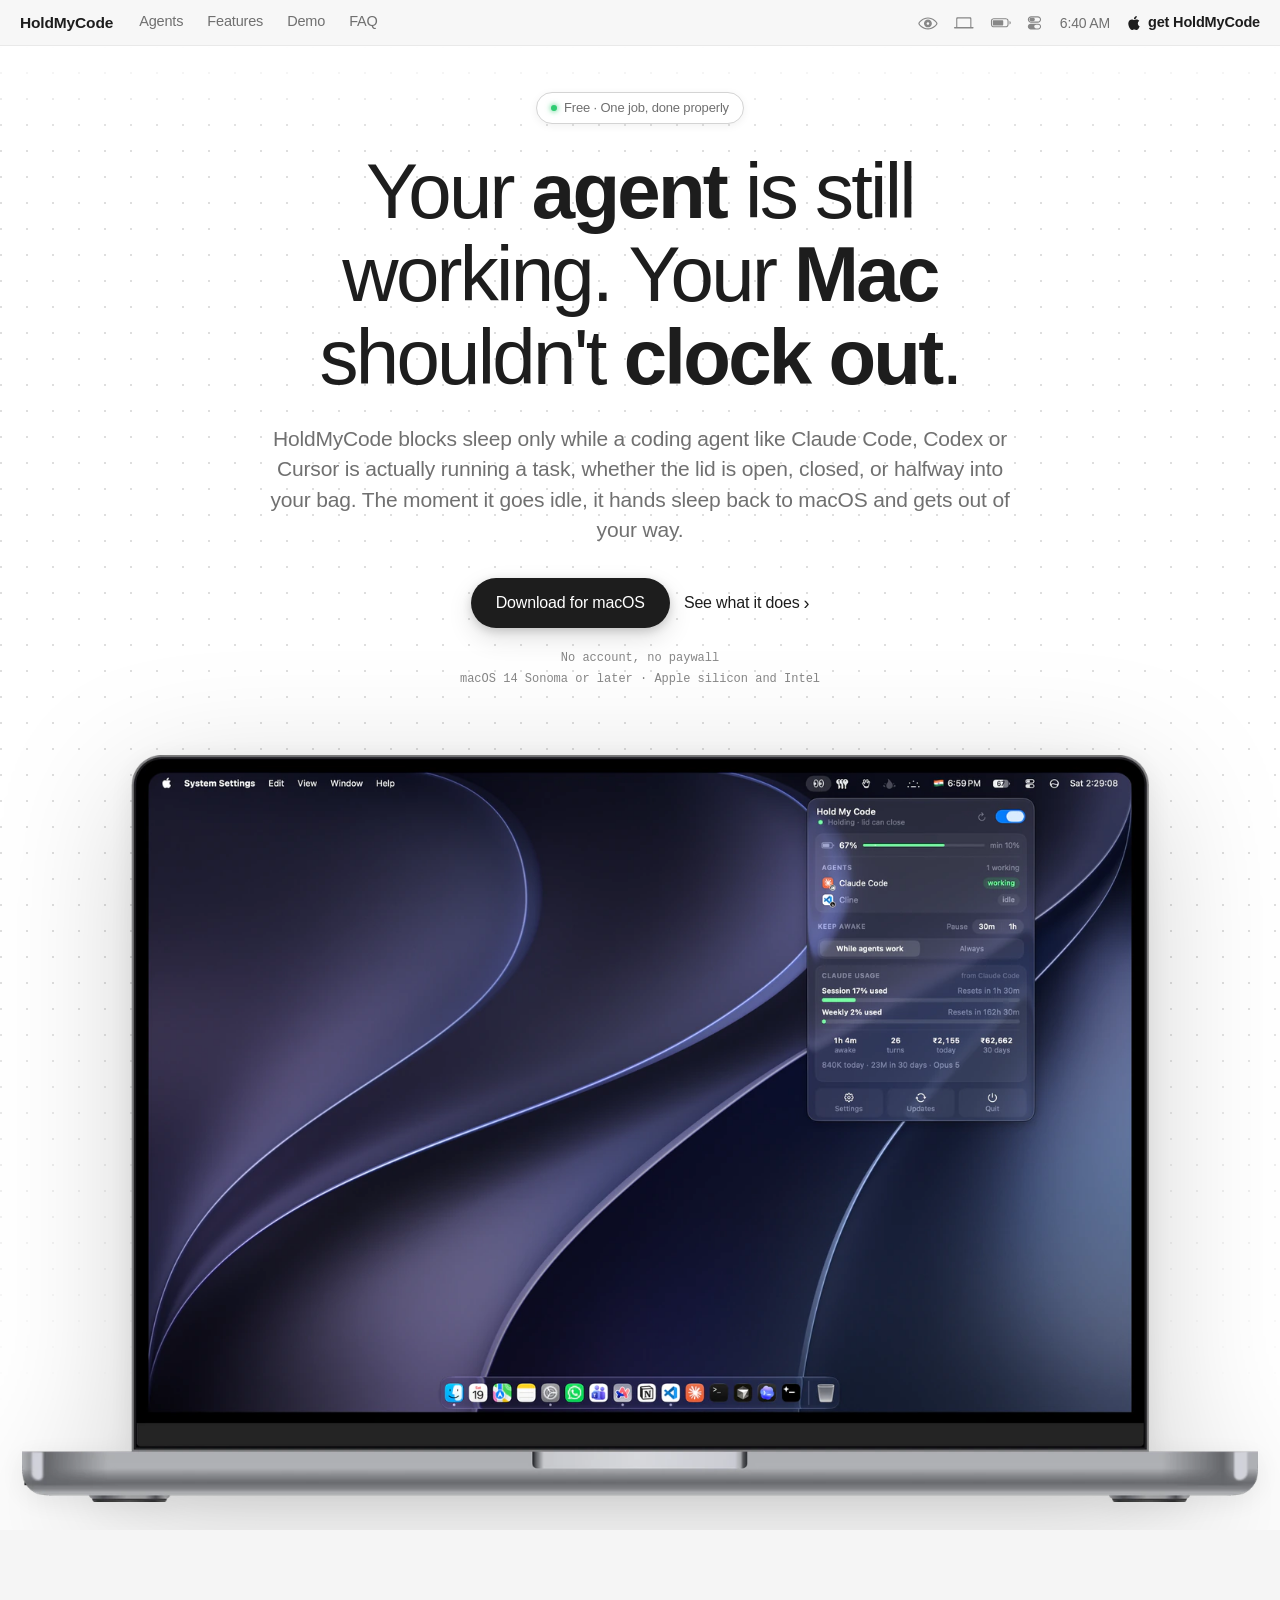
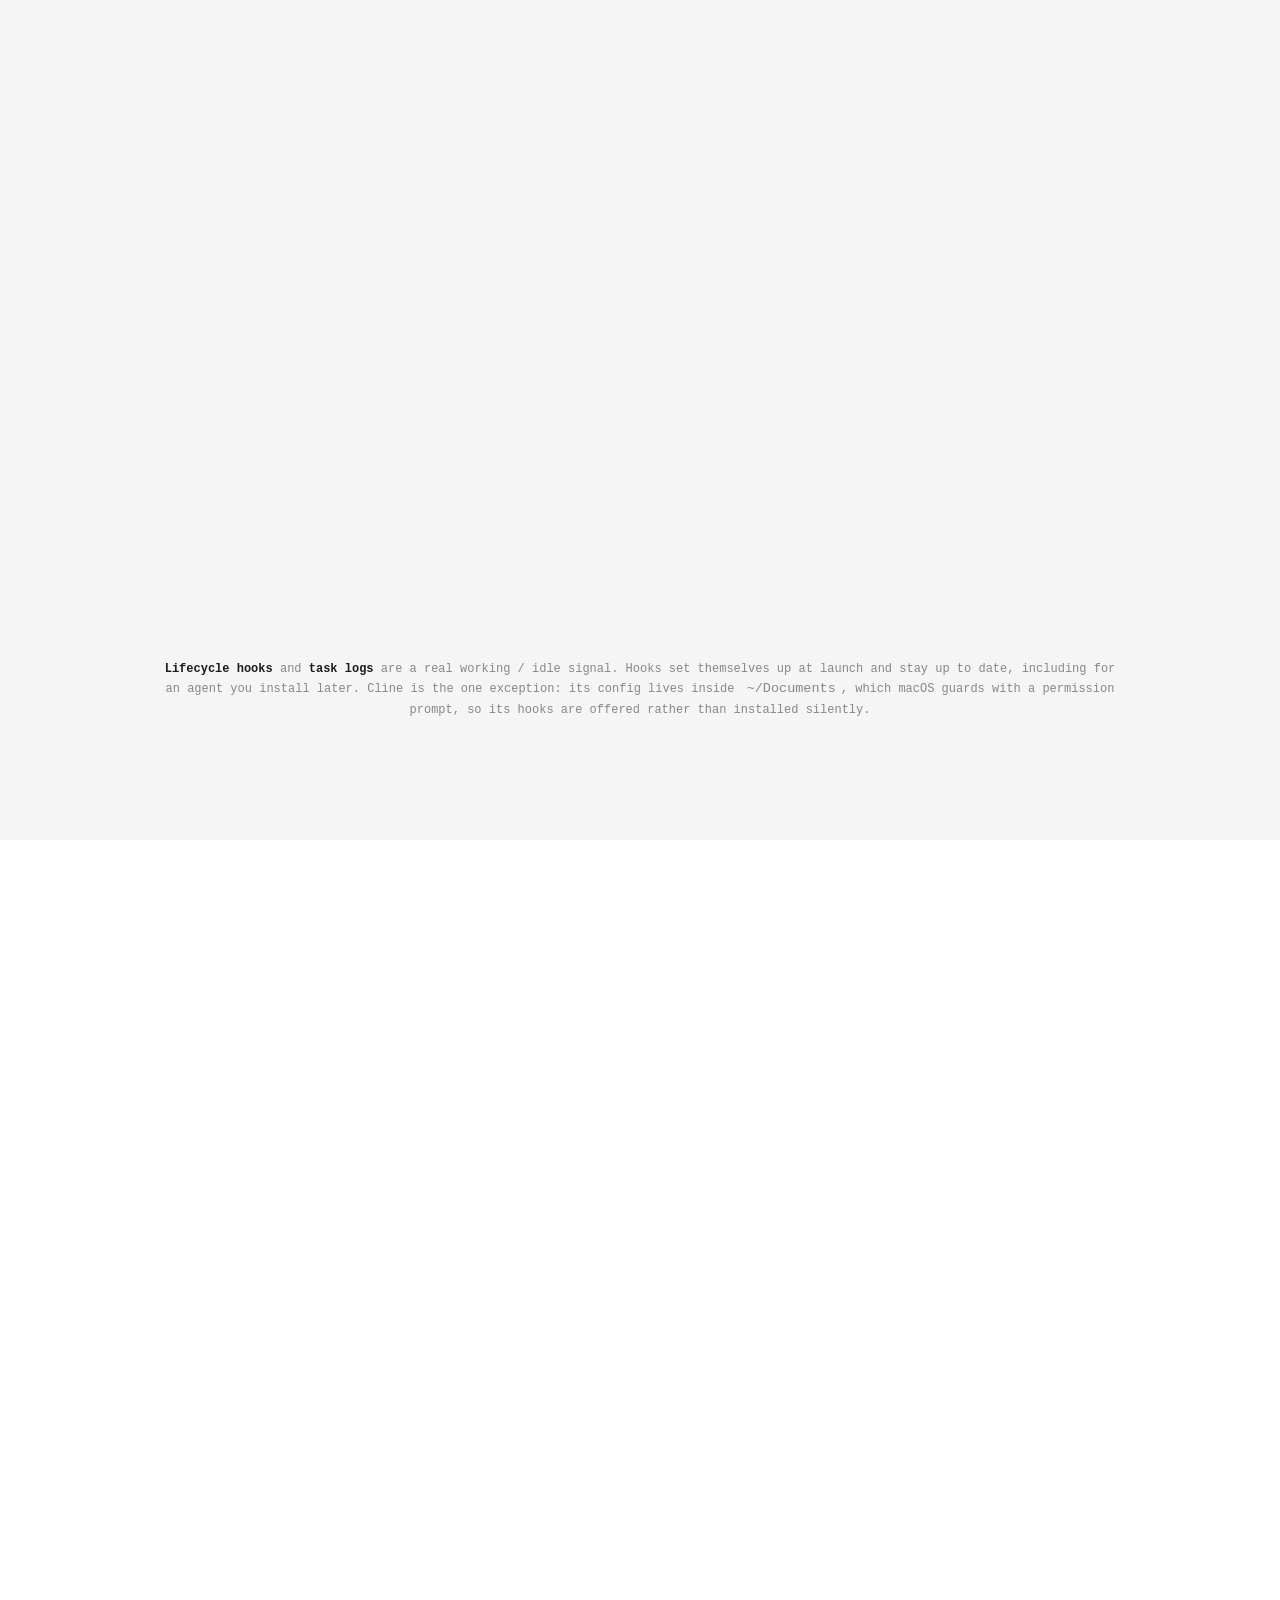
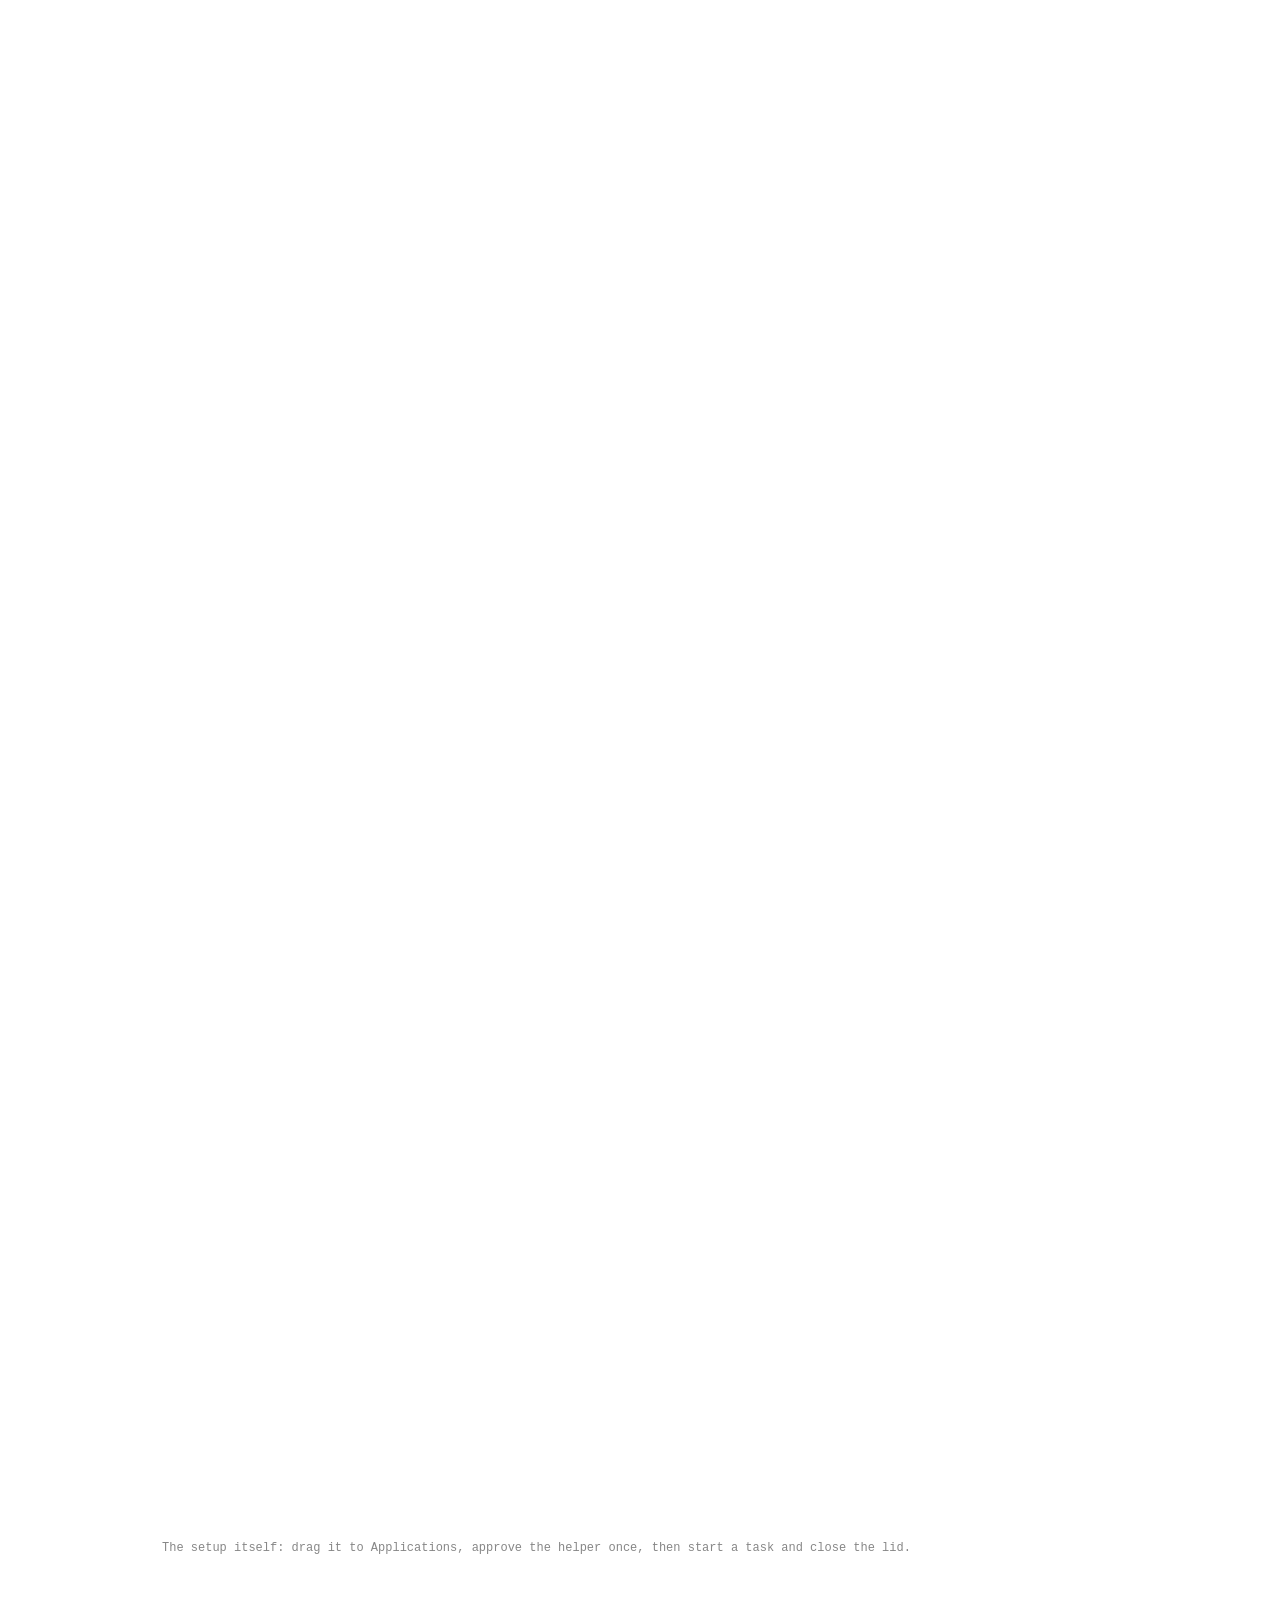
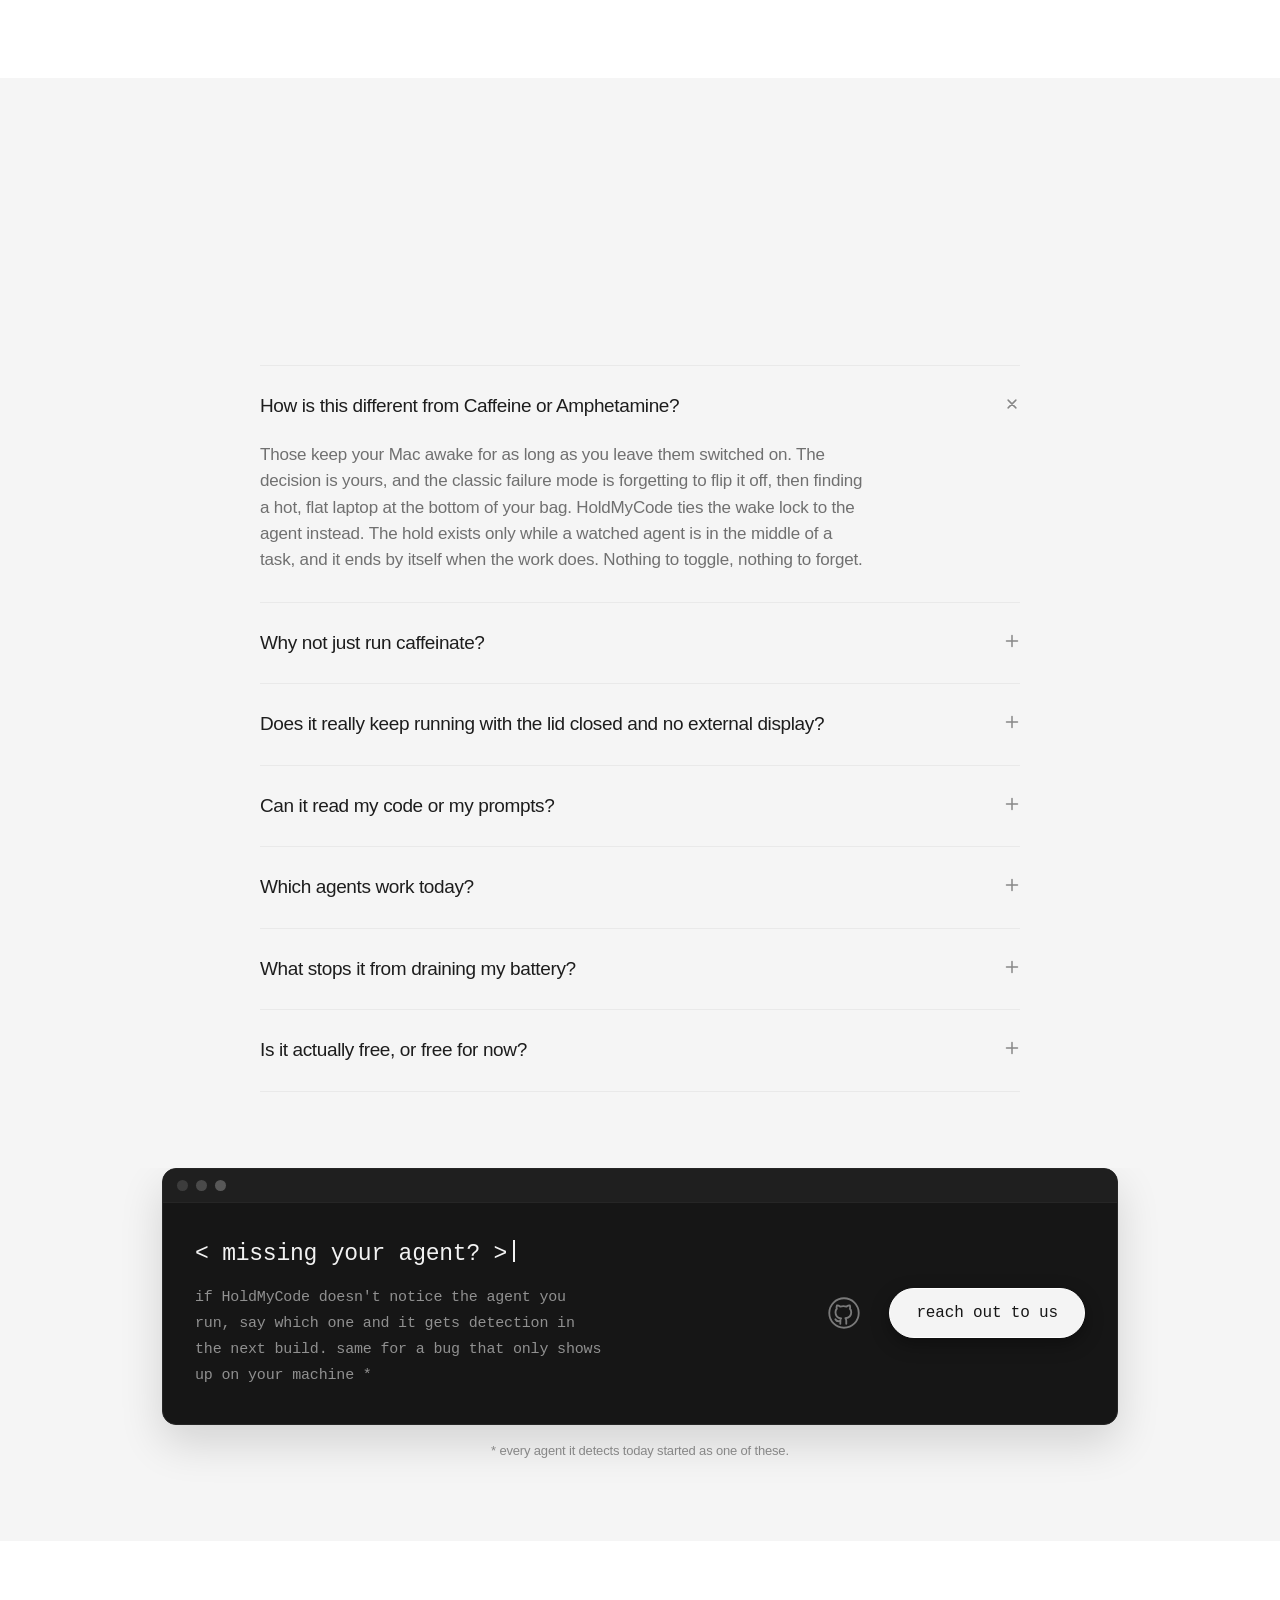
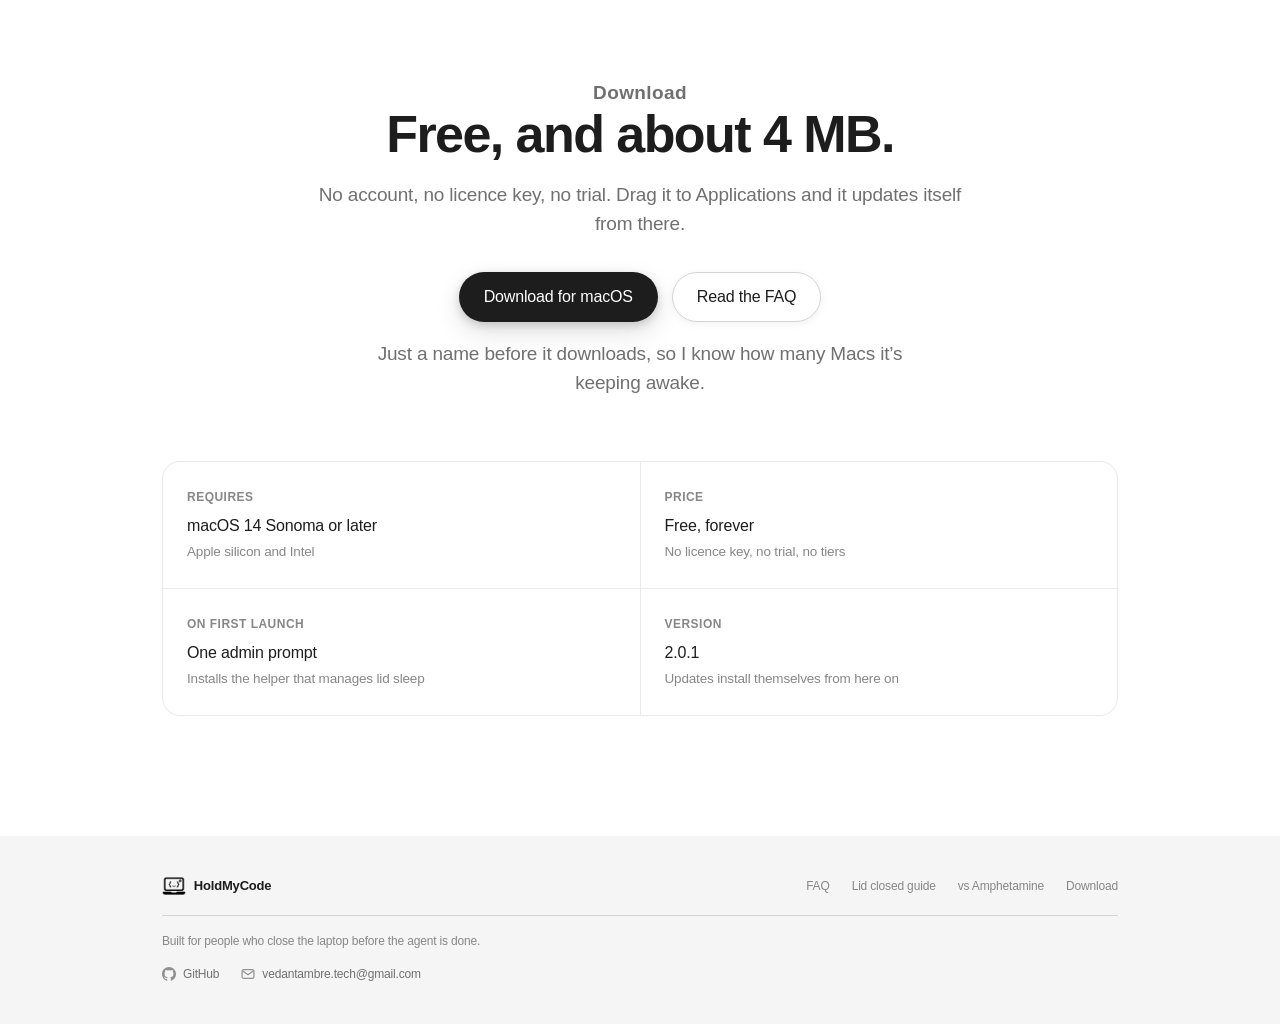
==== commit cf02c782: "fix: the sheet names who downloaded again The download row now carries the visitor's name or email, " ====
--- a/index.html
+++ b/index.html
@@ -843,6 +843,6 @@
   </div>
 </dialog>
 
-<script src="main.js?v=56"></script>
+<script src="main.js?v=57"></script>
 </body>
 </html>
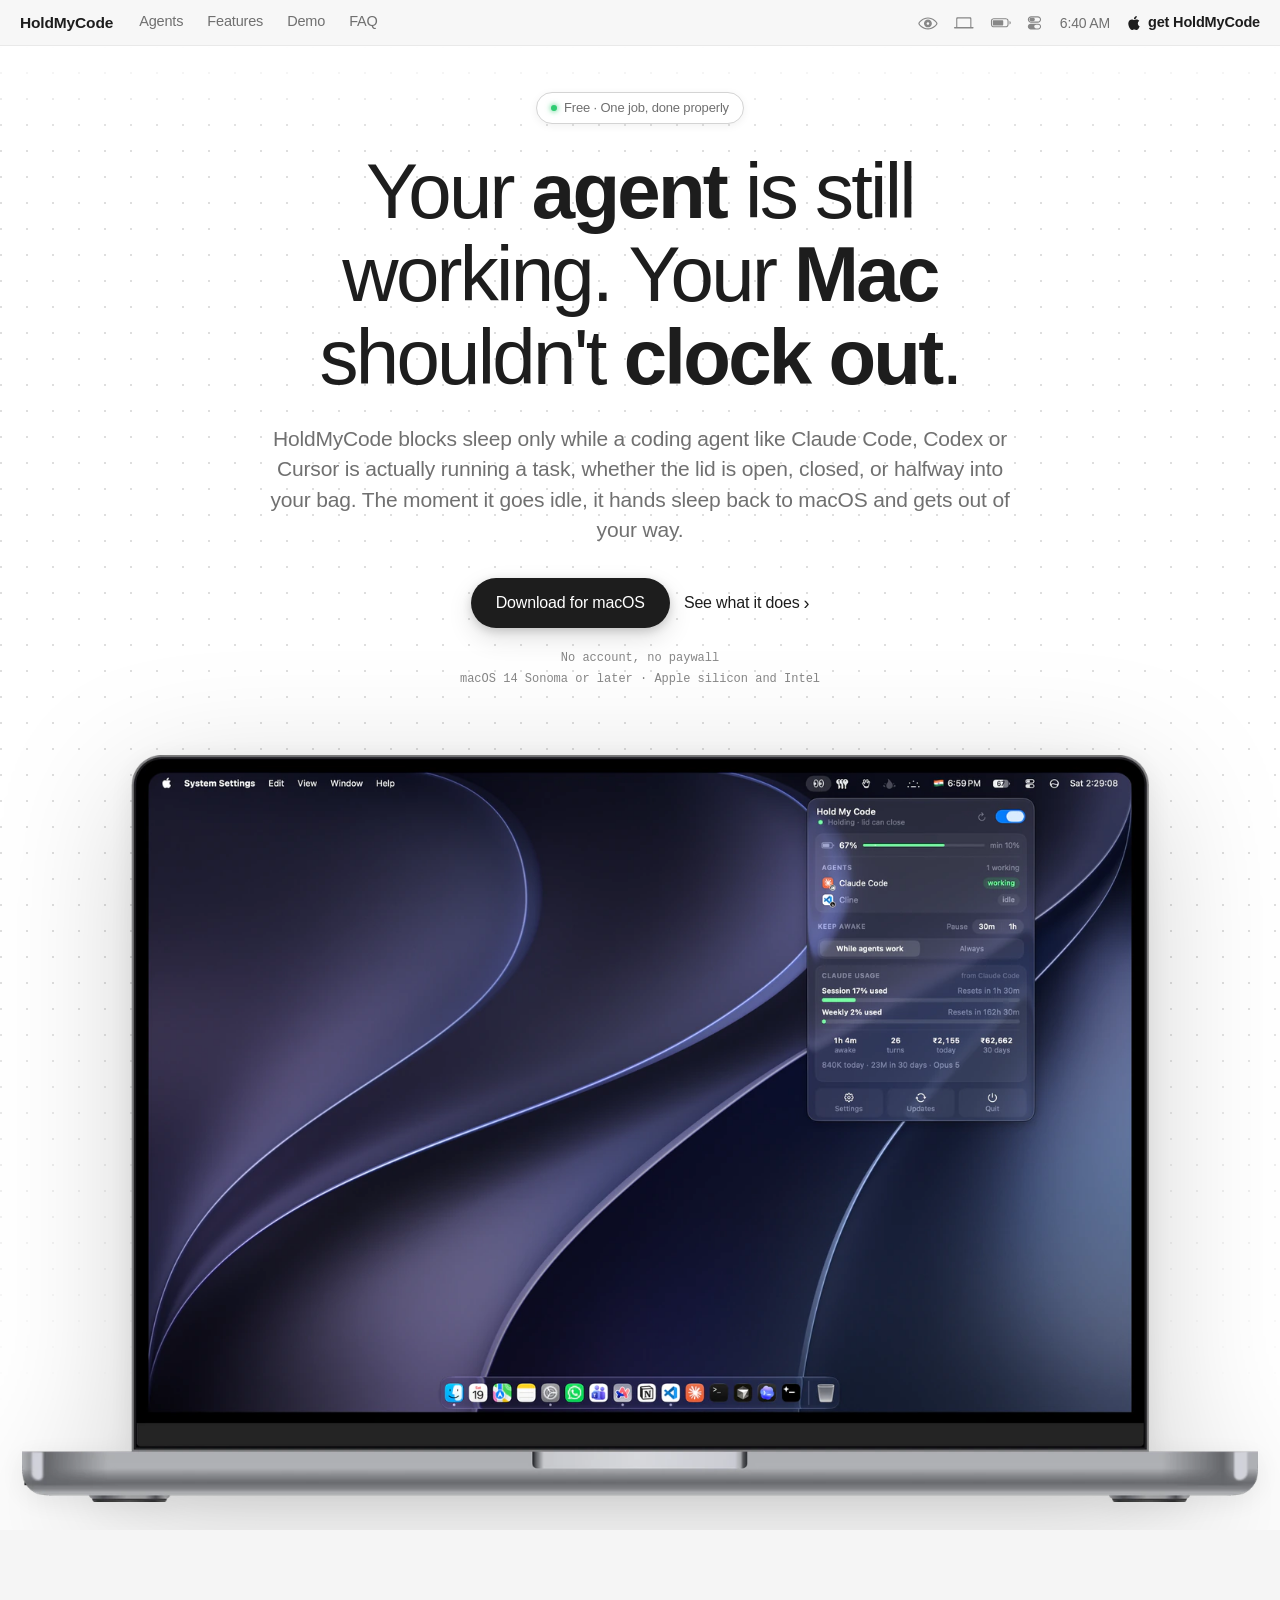
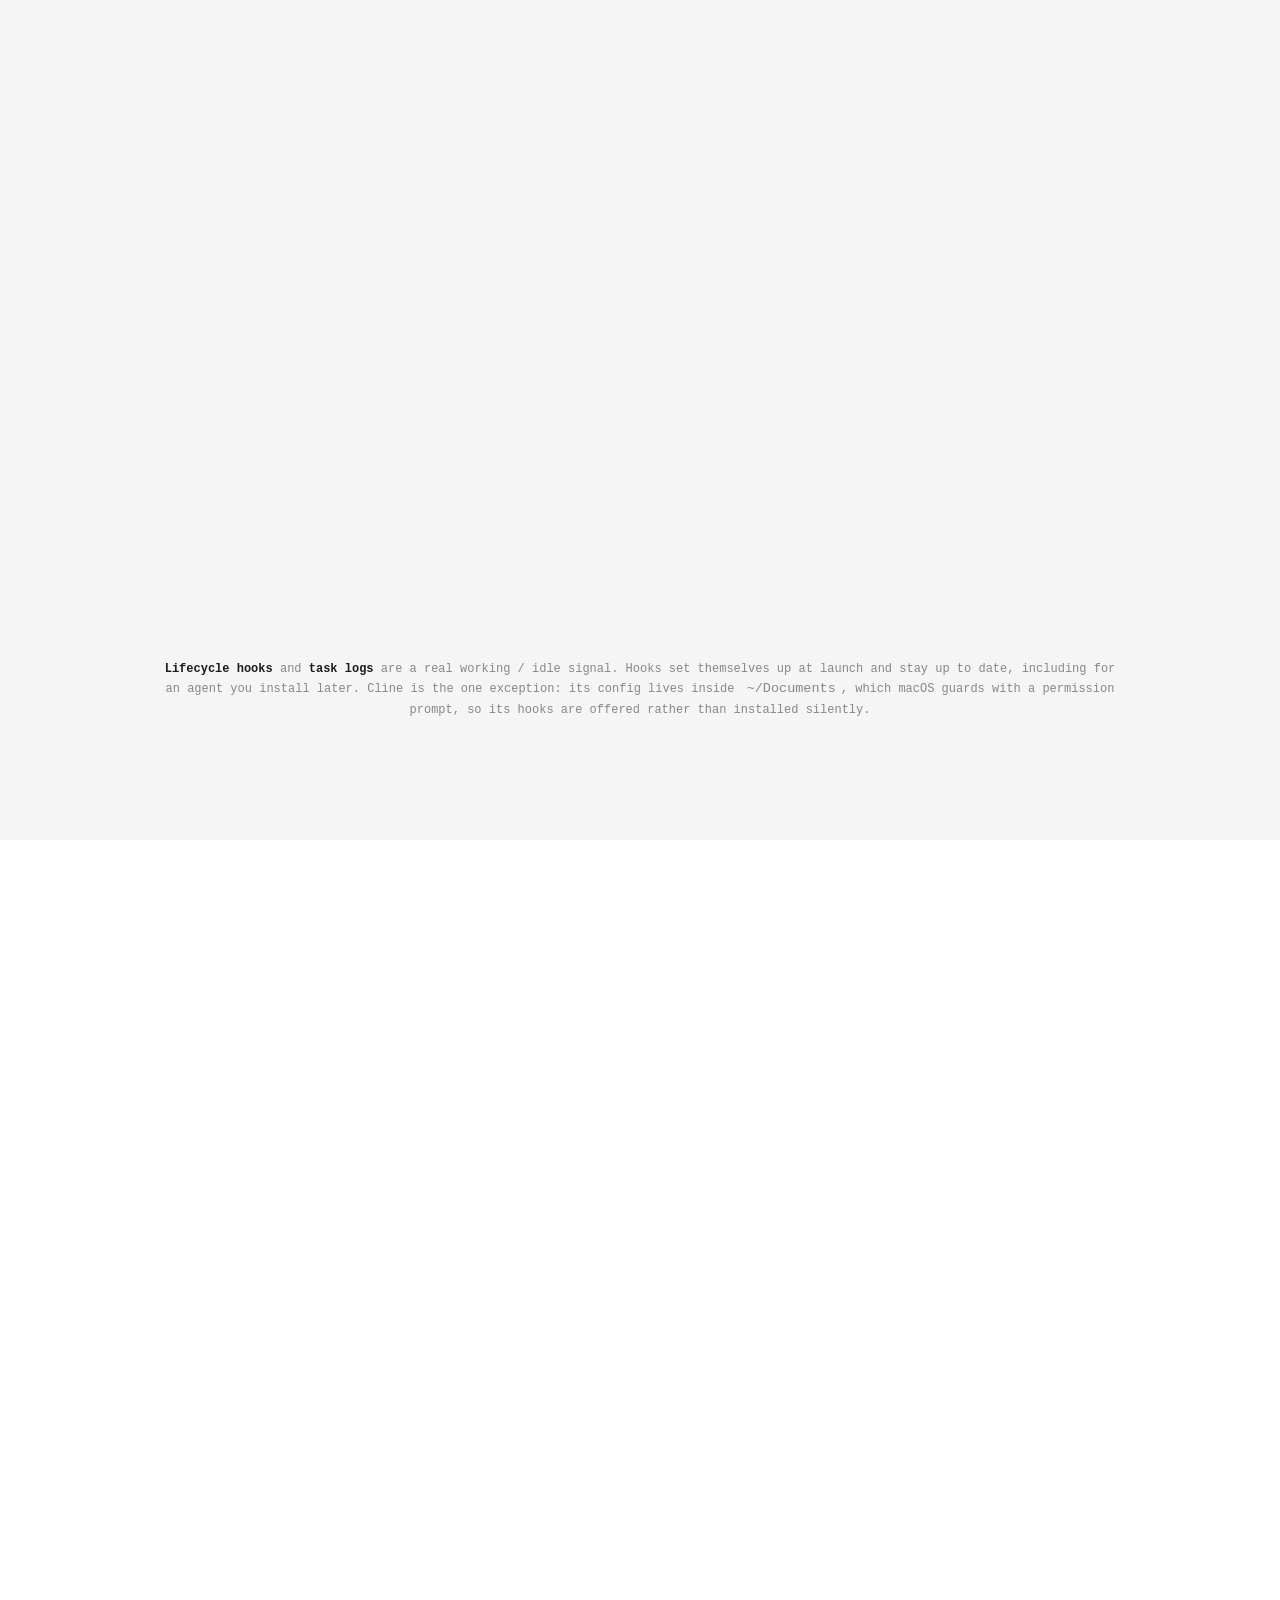
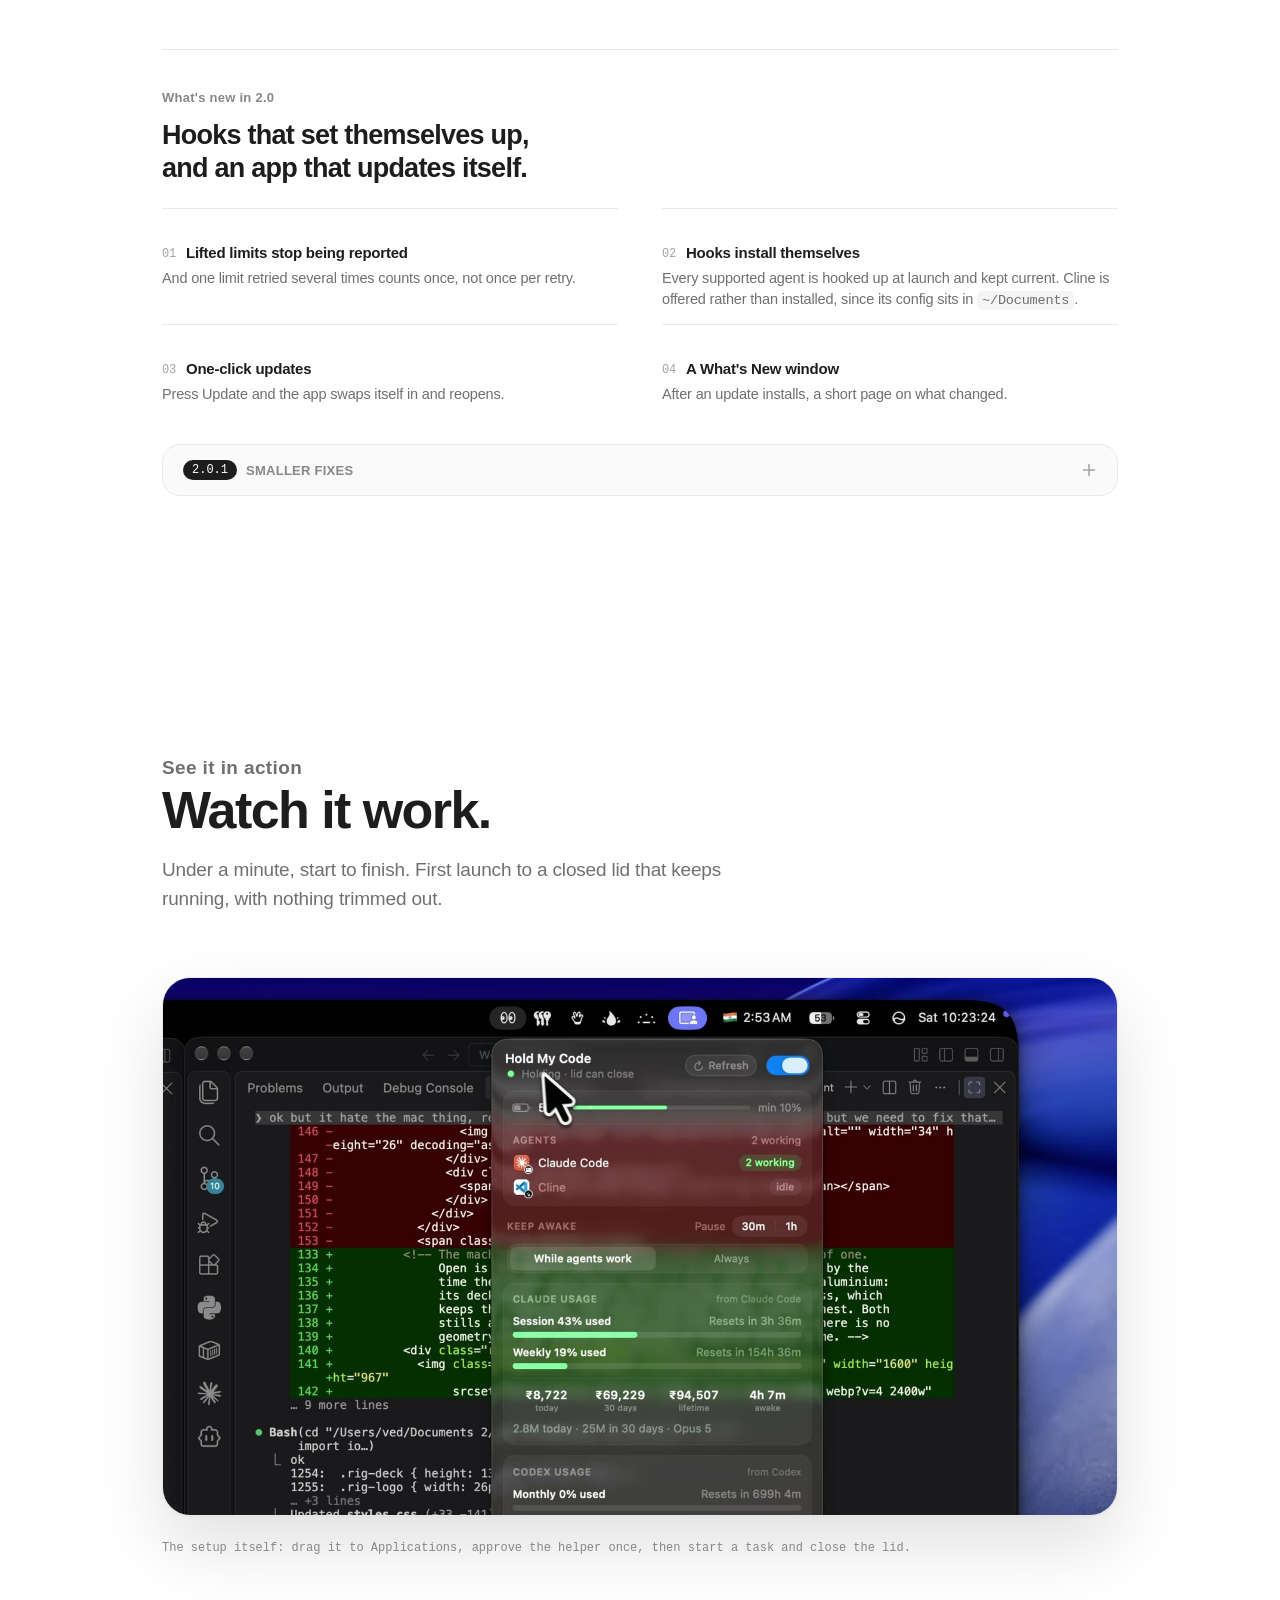
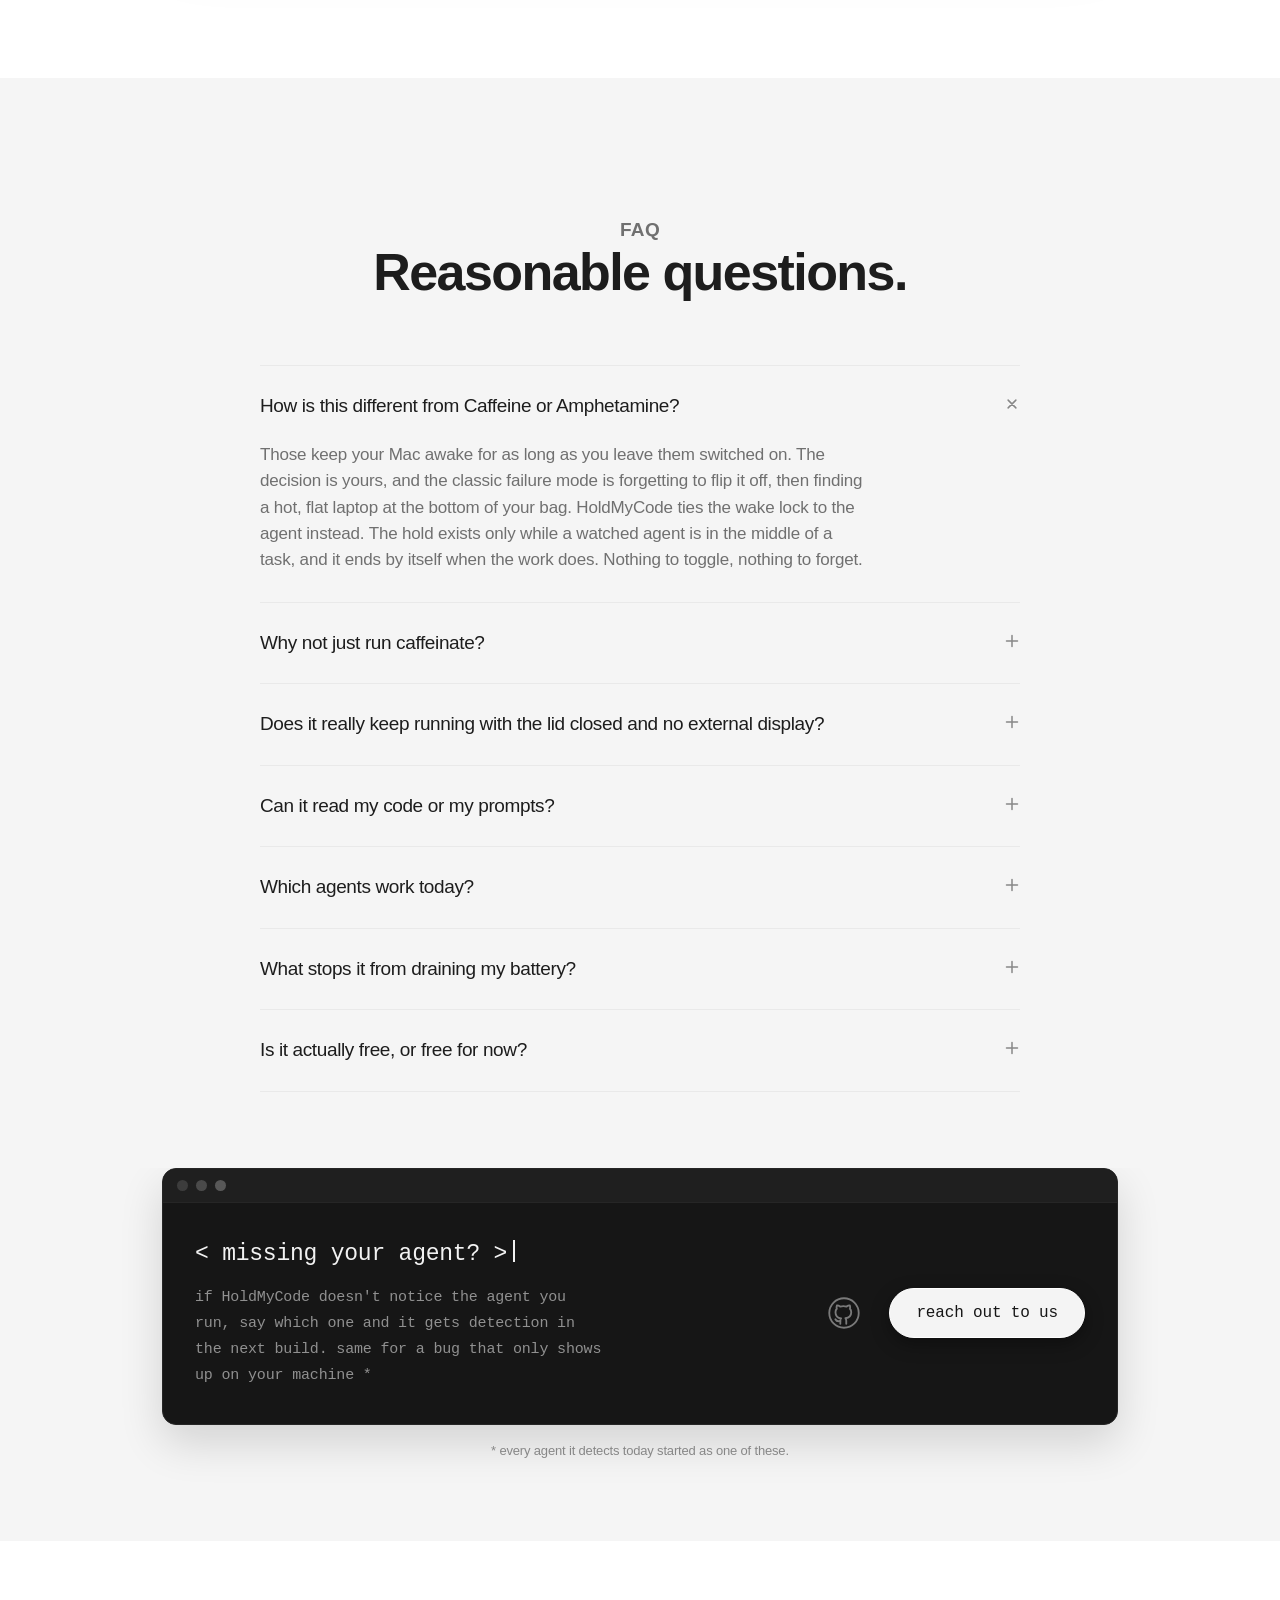
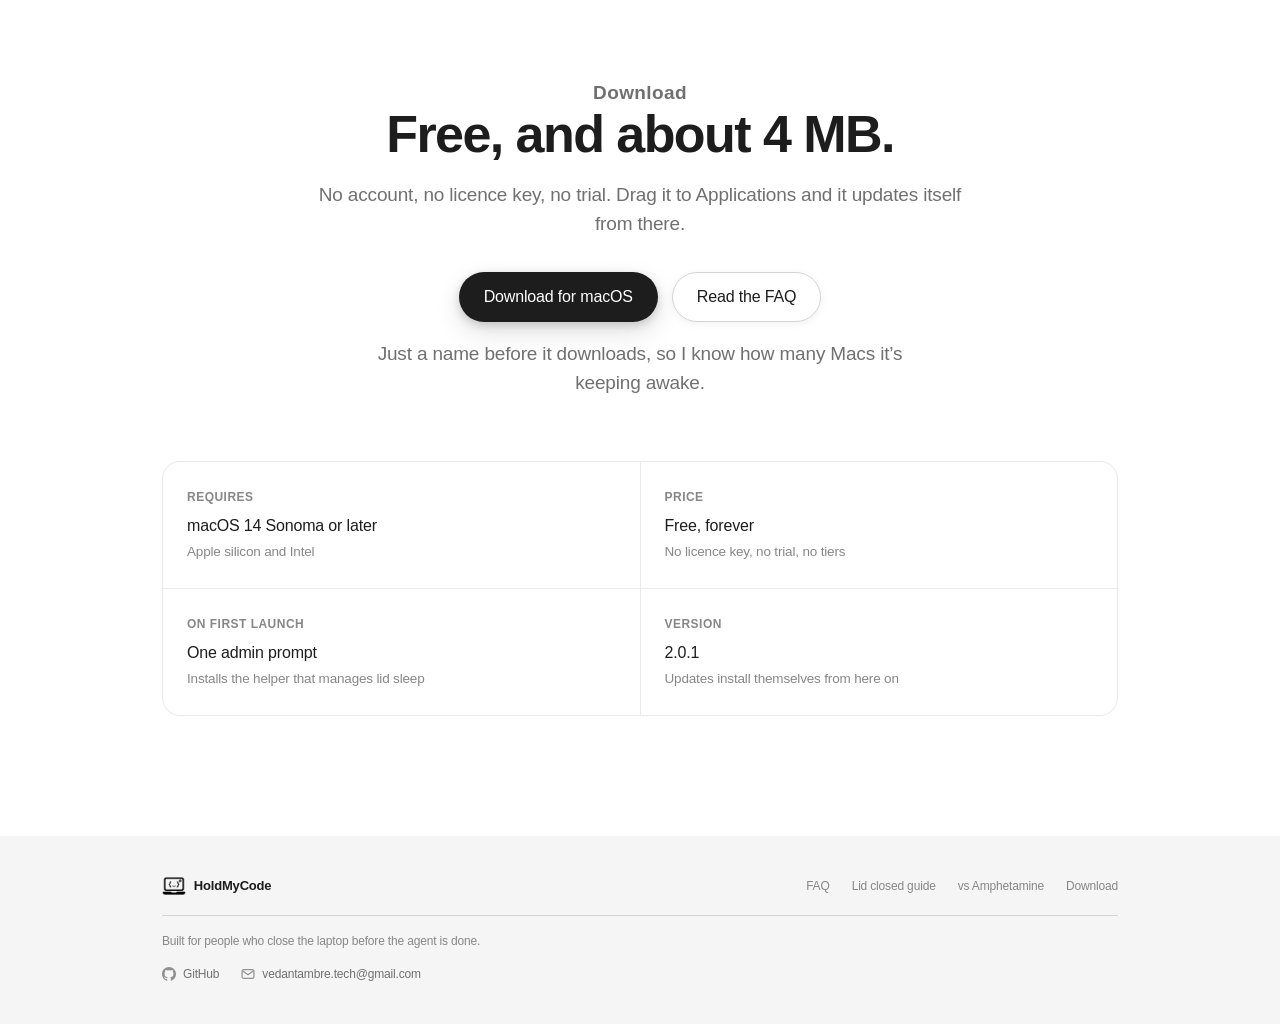
==== commit 3760956e: "content: waveform shares a row with the now-playing text" ====
--- a/index.html
+++ b/index.html
@@ -221,11 +221,13 @@
       <a class="cc-tile cc-now" href="#setup">
         <img class="cc-art" src="walkthrough-poster.jpg?v=2" alt="" width="96" height="96" decoding="async" loading="lazy">
         <svg class="cc-now-play" viewBox="0 0 24 24" width="20" height="20" fill="currentColor" aria-hidden="true"><path d="M8 5.5v13a1 1 0 0 0 1.5.86l10.4-6.5a1 1 0 0 0 0-1.72L9.5 4.64A1 1 0 0 0 8 5.5Z"/></svg>
-        <span class="cc-now-text">
-          <span class="cc-now-title">Watch it work</span>
-          <span class="cc-now-sub">Walkthrough</span>
+        <span class="cc-now-foot">
+          <span class="cc-now-text">
+            <span class="cc-now-title">Watch it work</span>
+            <span class="cc-now-sub">Walkthrough</span>
+          </span>
+          <span class="cc-wave" aria-hidden="true"><i></i><i></i><i></i><i></i><i></i></span>
         </span>
-        <span class="cc-wave" aria-hidden="true"><i></i><i></i><i></i><i></i><i></i></span>
       </a>
 
       <a class="cc-tile cc-nav" href="#main">home</a>
